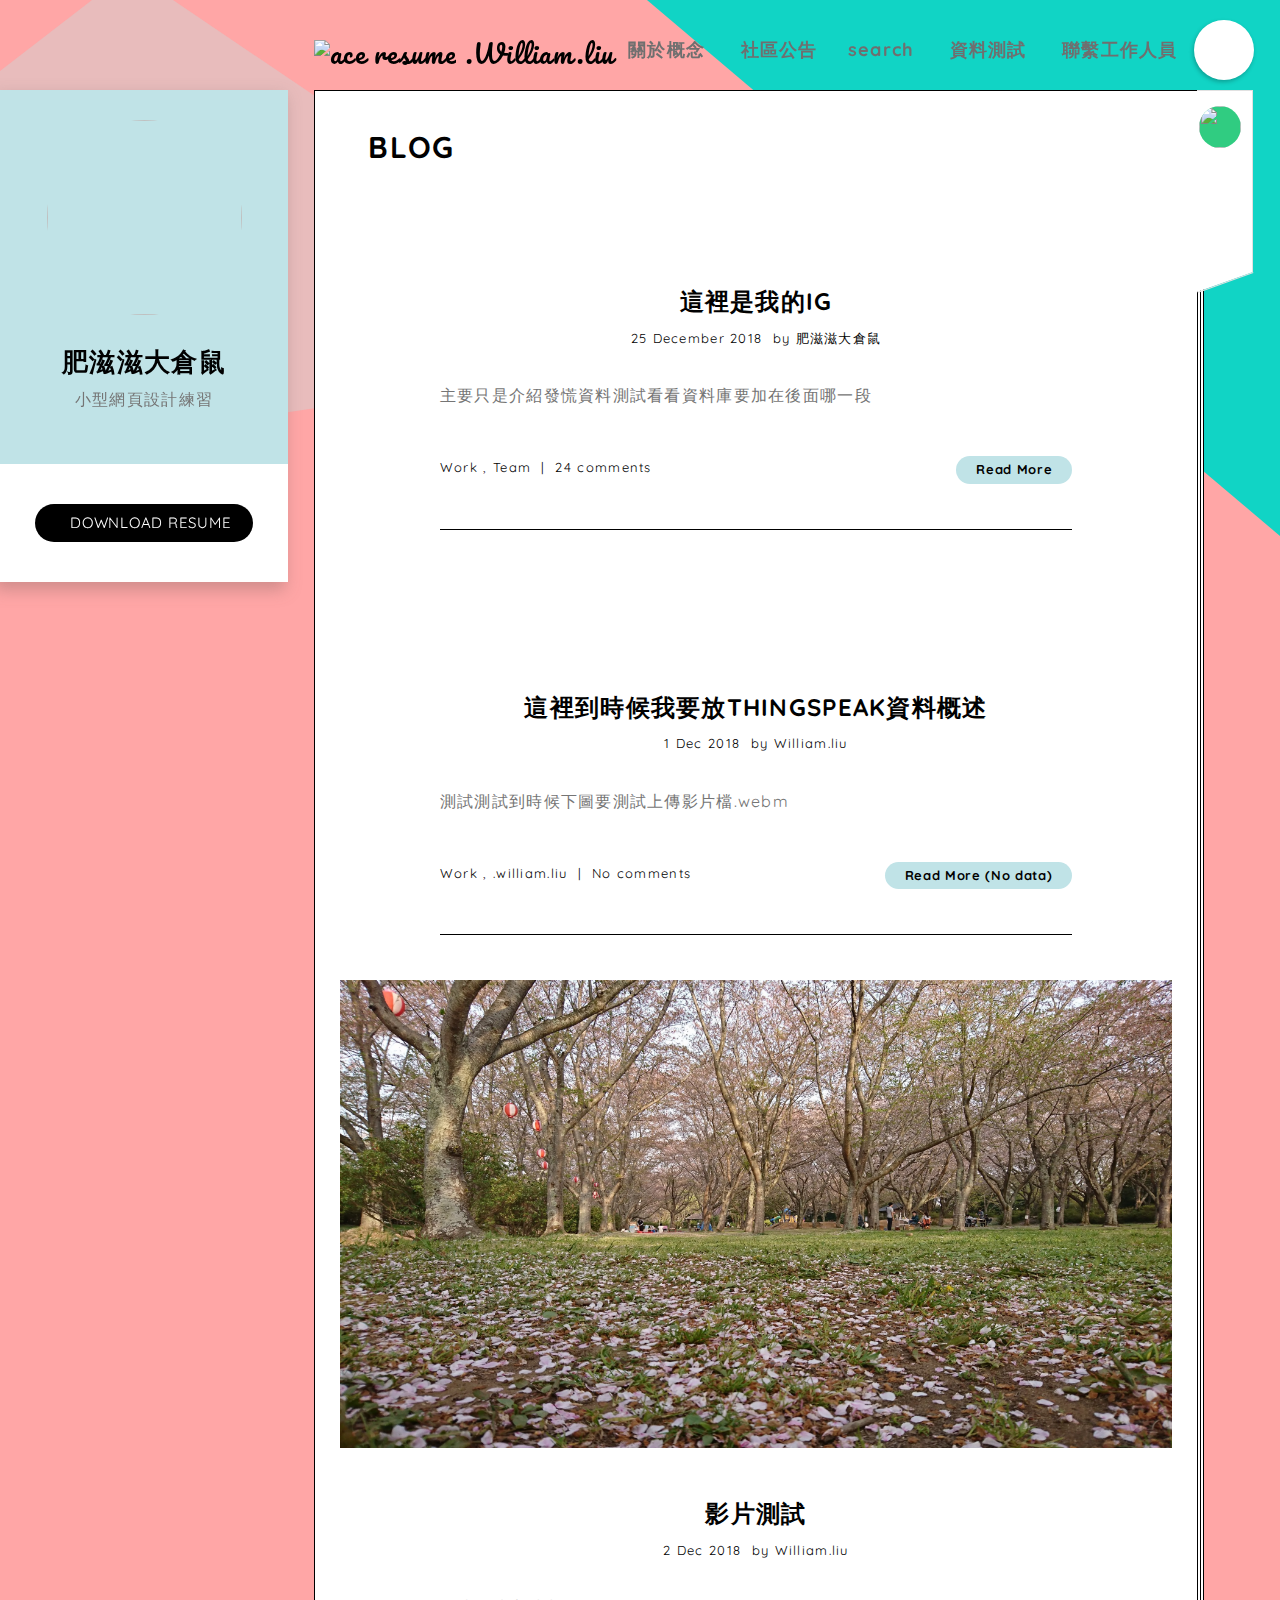
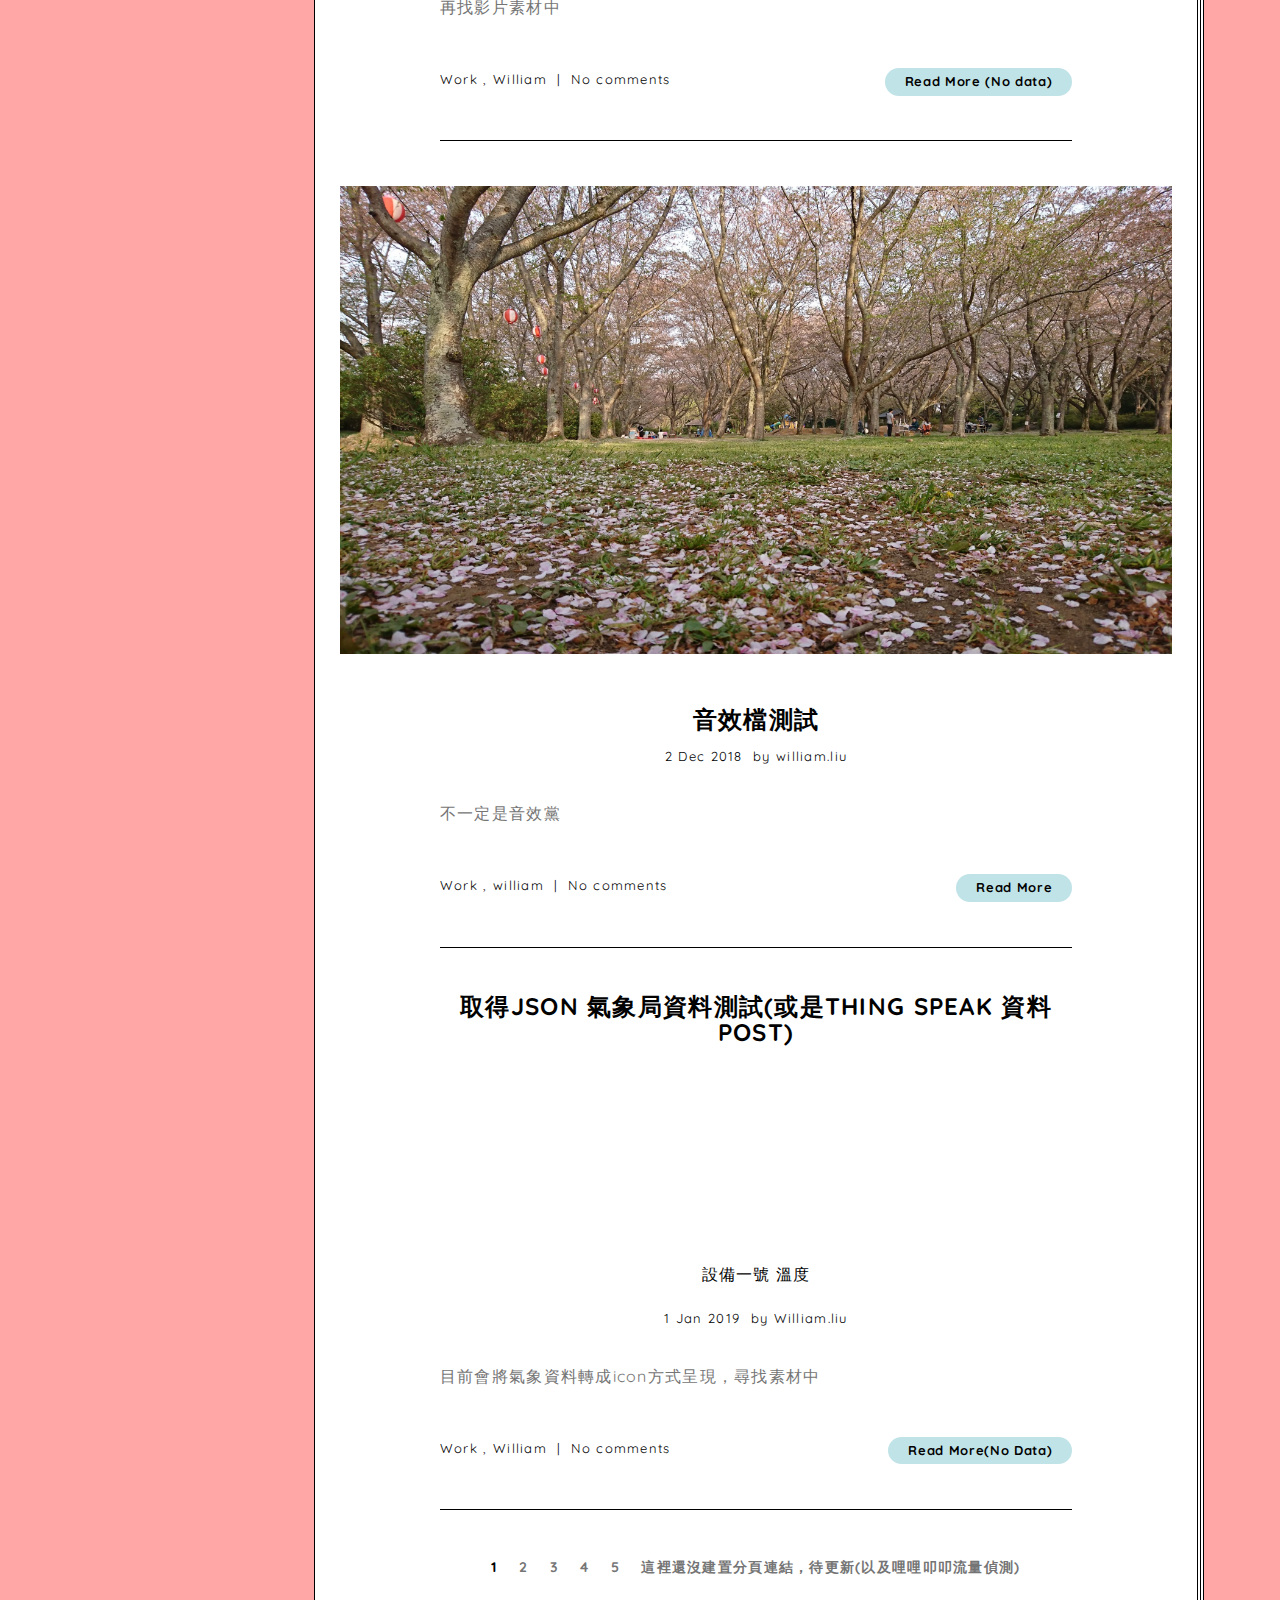
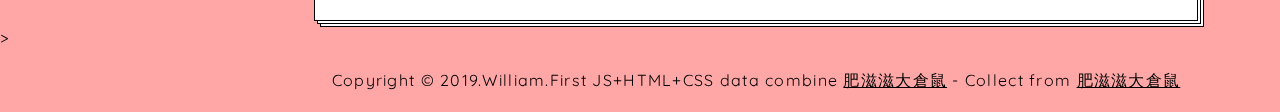
==== category.html @ 4603e198 "delete No use html" ====
﻿<!DOCTYPE html>
<html lang="en" class="ace ace-card-on ace-tab-nav-on ace-main-nav-on ace-sidebar-on" data-theme-color="#11d4c5">
<head>
    <meta charset="utf-8">
    <meta http-equiv="X-UA-Compatible" content="IE=edge">
    <meta name="viewport" content="width=device-width, initial-scale=1">

    <title>社區公告系統</title>
    <meta name="description" content="">

    <link rel="apple-touch-icon" href="apple-touch-icon.png">
    <link rel="shortcut icon" href="favicon.ico">

    <!-- Google Fonts -->
    <link href="https://fonts.googleapis.com/css?family=Quicksand:400,700" rel="stylesheet">
    <link href="https://fonts.googleapis.com/css?family=Pacifico" rel="stylesheet">

    <!-- Icon Fonts -->
    <link href="fonts/icomoon/style.css" rel="stylesheet">

    <!-- Styles -->
    <link href="js/plugins/highlight/solarized-light.css" rel="stylesheet">
    <link href="style.css" rel="stylesheet">

    <!-- Modernizer -->
    <script type="text/javascript" src="js/vendor/modernizr-3.3.1.min.js"></script>
  </head>
  <body class="category">
     <div class="ace-wrapper">
         <header id="ace-header" class="ace-container-shift ace-logo-in ace-head-boxed ace-nav-right">
             <div class="ace-head-inner">
                 <div class="ace-head-container ace-container">
                     <div class="ace-head-row">
                         <div id="ace-head-col1" class="ace-head-col text-left">
                             <a id="ace-logo" class="ace-logo" href="index.html">
                                <img src="img/uploads/brand/logo.svg" alt="ace resume"><span>.William.liu</span>
                             </a>
                         </div>
                         
                         <div id="ace-head-col2" class="ace-head-col text-right">
                             <div class="ace-nav-container ace-container hidden-sm hidden-xs">
                                 <nav id="ace-main-nav">
                                    <ul class="clear-list">
										<li><a href="index.html">關於概念</a></li>
										<li><a href="portfolio.html">社區公告</a>
										 <!--	<li><a href="testimonials.html">references</a></li>-->
										<li><a href="search.html">search</a></li>
										<li><a href="category.html">資料測試</a></li>
										<li><a href="contact.html">聯繫工作人員</a></li>
									</ul>
                                 </nav>
                             </div>
                         </div>
                         
                         <div id="ace-head-col3" class="ace-head-col text-right">
                             <button id="ace-sidebar-btn" class="btn btn-icon btn-light btn-shade">
                                 <span class="ace-icon ace-icon-side-bar-icon"></span>
                             </button>
                         </div>
                     </div>
                 </div><!-- .ace-container -->
             </div><!-- .ace-head-inner -->
        </header><!-- #ace-header -->

        
        <nav id="ace-nav-sm" class="ace-nav hidden-lg hidden-md">
            <ul class="clear-list">
				<li>
					<a href="index.html" data-tooltip="Home"><img class="avatar avatar-42" src="img/uploads/avatar/Ather_Mikey_195.png" alt=""></a>
				</li>
				<!--<li>
					<a href="experience.html" data-tooltip="Experience"><span class="ace-icon ace-icon-experience"></span></a>
				</li>-->
				<li>
					<a href="portfolio.html" data-tooltip="Portfolio"><span class="ace-icon ace-icon-portfolio"></span></a>
				</li>
				<!--<li>
					<a href="testimonials.html" data-tooltip="References"><span class="ace-icon ace-icon-references"></span></a>
				</li>-->
				<li>
					<a href="contact.html" data-tooltip="聯繫工作人員"><span class="ace-icon ace-icon-contact"></span></a>
				</li>
				<li class="active">
					<a href="category.html" data-tooltip="Blog"><span class="ace-icon ace-icon-blog"></span></a>
				</li>
			</ul>
        </nav><!-- #ace-tab-nav-sm -->

        <article id="ace-card" class="ace-card bg-primary">
			<div class="ace-card-inner text-center">
				<img class="avatar avatar-195" src="img/uploads/avatar/Ather_Mikey_195.png" width="195" height="195" alt="">
				<h1>肥滋滋大倉鼠</h1>
				<p class="text-muted">小型網頁設計練習</p>
				<ul class="ace-social clear-list">
                <li><a href="https://facebook.com"><span class="ace-icon ace-icon-facebook"></span></a></li>
                <li><a href="https://twitter.com/"><span class="ace-icon ace-icon-twitter"></span></a></li>
                <li><a href="https://plus.google.com/discover"><span class="ace-icon ace-icon-google-plus"></span></a></li>
                <li><a href="https://www.instagram.com/hamsterfat123/" ><span class="ace-icon ace-icon-instagram"></span></a></li>
               <!-- <li><a><span class="ace-icon ace-icon-pinterest"></span></a></li>-->
				</ul>
			</div>

			<footer class="ace-card-footer">
				<a class="btn btn-lg btn-block btn-thin btn-upper " href="#">Download Resume</a>
			</footer>
		</article><!-- #ace-card -->

        <div id="ace-content" class="ace-container-shift">
            <div class="ace-container">

                
                    <div id="ace-nav-wrap" class="hidden-sm hidden-xs">
                        <div class="ace-nav-cont">
                            <div id="ace-nav-scroll">
                                <nav id="ace-nav" class="ace-nav">
                                    <ul class="clear-list">
										<li>
											<a href="index.html" data-tooltip="Home"><img class="avatar avatar-42" src="img/uploads/avatar/Ather_Mikey_195.png" alt=""></a>
										</li>
				<!--<li>
					<a href="experience.html" data-tooltip="Experience"><span class="ace-icon ace-icon-experience"></span></a>
				</li>-->
										<li>
											<a href="portfolio.html" data-tooltip="Portfolio"><span class="ace-icon ace-icon-portfolio"></span></a>
										</li>
										<!--<li>
											<a href="testimonials.html" data-tooltip="References"><span class="ace-icon ace-icon-references"></span></a>
										</li>-->
										<li>
											<a href="contact.html" data-tooltip="聯繫工作人員"><span class="ace-icon ace-icon-contact"></span></a>
										</li>
										<li class="active">
											<a href="category.html" data-tooltip="Blog"><span class="ace-icon ace-icon-blog"></span></a>
										</li>
									</ul>
                                </nav>
                            </div>

                            <div id="ace-nav-tools" class="hidden">
                                <span class="ace-icon ace-icon-dots-three-horizontal"></span>

                                <button id="ace-nav-arrow" class="clear-btn">
                                    <span class="ace-icon ace-icon-chevron-thin-down"></span>
                                </button>
                            </div>
                        </div>
                        <div class="ace-nav-btm"></div>
                    </div><!-- .ace-nav-wrap -->

                <div class="ace-paper-stock">
                    <main class="ace-paper clearfix">

                        <div class="ace-paper-cont clear-mrg">
						
						<!-- START: PAGE CONTENT -->
						<header class="page-header padd-box">
							<h1 class="title-lg text-upper">Blog</h1>
						</header>

						<article class="post hentry">
							<div class="post-media">
								<a href="single-image.html" rel="bookmark">
									<figure class="post-figure">
										<img src="img/uploads/post_myimage.png" alt="">
									</figure>
								</a>
							</div>

							<div class="padd-box-sm">
								<header class="post-header text-center">
									<h2 class="post-title entry-title text-upper"><a rel="bookmark" href="https://www.instagram.com/hamsterfat123/">這裡是我的IG</a></h2>

									<div class="post-header-info">
										<span class="posted-on"><span class="screen-reader-text">Posted on </span><a
												href="#" rel="bookmark">												
												<time class="post-date published" datetime="2016-07-04T11:33:08+00:00">25 December 2018</time>
												<time class="post-date updated" datetime="2016-12-08T14:45:55+00:00">8 December 2016</time>
											</a></span>
										&nbsp;<span class="post-author vcard">by <a class="url fn n" href="#" rel="author">肥滋滋大倉鼠</a></span>
									</div>
								</header>

								<div class="post-content entry-content editor clearfix clear-mrg">
									<p>主要只是介紹發慌資料測試看看資料庫要加在後面哪一段</p>
								</div>

								<footer class="post-footer">
									<div class="post-footer-top brd-btm clearfix">
										<div class="post-footer-info">
												<span class="post-cat-links"><span class="screen-reader-text">Categories</span><a
														href="#" rel="category tag">Work</a>&nbsp;,&nbsp;<a
														href="#" rel="category tag">Team</a>
												</span><span class="post-line">|</span><a
												href="" class="post-comments-count">24 comments</a>
										</div>

										<div class="post-more">
											<a class="btn btn-sm btn-primary" href="single-image.html" rel="bookmark">Read More</a>
										</div>
									</div>
								</footer>
							</div>
						</article><!-- .post -->

						<article class="post hentry">
							<div class="post-media">
								<div class="post-slider slider">
									<div>
										<a href="single-slider.html" rel="bookmark">
											<img src="img/uploads/post-thingspeak.png" alt="">
										</a>
									</div>
									<div>
										<a href="single-slider.html" rel="bookmark">
											<img src="img/uploads/blog-slider-img.png" alt="">
										</a>
									</div>
									<div>
										<a href="single-slider.html" rel="bookmark">
											<img src="img/uploads/thingspeag01.png" alt="">
										</a>
									</div>
								</div>
							</div>

							<div class="padd-box-sm">
								<header class="post-header text-center">
									<h2 class="post-title entry-title text-upper"><a rel="bookmark" href="single-slider.html">這裡到時候我要放ThingSpeak資料概述<a></h2>

									<div class="post-header-info">
										<span class="posted-on"><span class="screen-reader-text">Posted on </span><a
												href="#" rel="bookmark">
												<time class="post-date published" datetime="2016-07-04T11:33:08+00:00">1 Dec 2018</time>
												<time class="post-date updated" datetime="2016-12-08T14:45:55+00:00">1 Dec 2018</time>
											</a></span>
										&nbsp;<span class="post-author vcard">by <a class="url fn n" href="#" rel="author">William.liu</a></span>
									</div>
								</header>

								<div class="post-content entry-content editor clearfix clear-mrg">
									<p>測試測試到時候下圖要測試上傳影片檔.webm</p>
								</div>

								<footer class="post-footer">
									<div class="post-footer-top brd-btm clearfix">
										<div class="post-footer-info">
												<span class="post-cat-links"><span class="screen-reader-text">Categories</span><a
														href="#" rel="category tag">Work</a>&nbsp;,&nbsp;<a
														href="#" rel="category tag">.william.liu</a>
												</span><span class="post-line">|</span><a
												href="" class="post-comments-count">No comments</a>
										</div>

										<div class="post-more">
											<a class="btn btn-sm btn-primary" href="single-slider.html" rel="bookmark">Read More (No data)</a>
										</div>
									</div>
								</footer>
							</div>
						</article><!-- .post -->

						<article class="post hentry">
							<div class="post-media">
								<a href="single-video.html" rel="bookmark">
									<figure class="post-figure">
										<img src="img/uploads/20181202img.jpg" alt="">
									</figure>
									<span class="post-play"><i class="ace-icon ace-icon-play"></i></span>
								</a>
							</div>

							<div class="padd-box-sm">
								<header class="post-header text-center">
									<h2 class="post-title entry-title text-upper"><a rel="bookmark" href="single-video.html">影片測試</a></h2>

									<div class="post-header-info">
										<span class="posted-on"><span class="screen-reader-text">Posted on </span><a
												href="#" rel="bookmark">
												<time class="post-date published" datetime="2016-07-04T11:33:08+00:00">2 Dec 2018</time>
												<time class="post-date updated" datetime="2016-12-08T14:45:55+00:00">2 Dec 2018</time>
											</a></span>
										&nbsp;<span class="post-author vcard">by <a class="url fn n" href="#" rel="author">William.liu</a></span>
									</div>
								</header>

								<div class="post-content entry-content editor clearfix clear-mrg">
									<p>再找影片素材中</p>
								</div>

								<footer class="post-footer">
									<div class="post-footer-top brd-btm clearfix">
										<div class="post-footer-info">
												<span class="post-cat-links"><span class="screen-reader-text">Categories</span><a
														href="#" rel="category tag">Work</a>&nbsp;,&nbsp;<a
														href="#" rel="category tag">William</a>
												</span><span class="post-line">|</span><a
												href="" class="post-comments-count">No comments</a>
										</div>

										<div class="post-more">
											<a class="btn btn-sm btn-primary" href="single-video.html" rel="bookmark">Read More (No data)</a>
										</div>
									</div>
								</footer>
							</div>
						</article><!-- .post -->

						<article class="post hentry">
							<div class="post-media">
								<a href="single-audio.html" rel="bookmark">
									<figure class="post-figure">
										<img src="img/uploads/20181202img.jpg" alt="">
									</figure>
									<span class="post-voice"><i class="ace-icon ace-icon-volume-up"></i></span>
								</a>
							</div>

							<div class="padd-box-sm">
								<header class="post-header text-center">
									<h2 class="post-title entry-title text-upper"><a rel="bookmark" href="single-audio.html">音效檔測試</a></h2>

									<div class="post-header-info">
									<span class="posted-on"><span class="screen-reader-text">Posted on </span><a
											href="#" rel="bookmark">
											<time class="post-date published" datetime="2016-07-04T11:33:08+00:00">2 Dec 2018</time>
											<time class="post-date updated" datetime="2016-12-08T14:45:55+00:00">2 December 2018</time>
										</a></span>
										&nbsp;<span class="post-author vcard">by <a class="url fn n" href="#" rel="author">william.liu</a></span>
									</div>
								</header>

								<div class="post-content entry-content editor clearfix clear-mrg">
									<p>不一定是音效黨</p>
								</div>

								<footer class="post-footer">
									<div class="post-footer-top brd-btm clearfix">
										<div class="post-footer-info">
													<span class="post-cat-links"><span class="screen-reader-text">Categories</span><a
															href="#" rel="category tag">Work</a>&nbsp;,&nbsp;<a
															href="#" rel="category tag">william</a>
													</span><span class="post-line">|</span><a
												href="" class="post-comments-count">No comments</a>
										</div>

										<div class="post-more">
											<a class="btn btn-sm btn-primary" href="single-audio.html" rel="bookmark">Read More</a>
										</div>
									</div>
								</footer>
							</div>
						</article><!-- .post -->

					<!--	<article class="post hentry">
							<div class="post-media">
								<a href="single-vimeo.html" rel="bookmark">
									<figure class="post-figure">
										<img src="img/uploads/blog-video-img.png" alt="">
									</figure>
									<span class="post-play"><i class="ace-icon ace-icon-play"></i></span>
								</a>
							</div>

							<div class="padd-box-sm">
								<header class="post-header text-center">
									<h2 class="post-title entry-title text-upper"><a href="single-vimeo.html" rel="bookmark">Post With Vimeo Video</a></h2>

									<div class="post-header-info">
										<span class="posted-on"><span class="screen-reader-text">Posted on </span><a
												href="#" rel="bookmark">
												<time class="post-date published" datetime="2016-07-04T11:33:08+00:00">4 July 2016</time>
												<time class="post-date updated" datetime="2016-12-08T14:45:55+00:00">8 December 2016</time>
											</a></span>
										&nbsp;<span class="post-author vcard">by <a class="url fn n" href="#" rel="author">Author</a></span>
									</div>
								</header>

								<div class="post-content entry-content editor clearfix clear-mrg">
									<p>Your brand is the core of your marketing, the central theme around your products and services.
										Your brand is not your Logo or your Company Name unless of course you are Microsoft or the
										Yellow Pages online directory.</p>
								</div>

								<footer class="post-footer">
									<div class="post-footer-top brd-btm clearfix">
										<div class="post-footer-info">
														<span class="post-cat-links"><span class="screen-reader-text">Categories</span><a
																href="#" rel="category tag">Work</a>&nbsp;,&nbsp;<a
																href="#" rel="category tag">Team</a>
														</span><span class="post-line">|</span><a
												href="" class="post-comments-count">24 comments</a>
										</div>

										<div class="post-more">
											<a class="btn btn-sm btn-primary" href="single-vimeo.html" rel="bookmark">Read More</a>
										</div>
									</div>
								</footer>
							</div>
						</article><!-- .post -->

						<!--<article class="post hentry">
							<div class="post-media">
								<a href="single-youtube.html" rel="bookmark">
									<figure class="post-figure">
										<img src="img/uploads/blog-video-img.png" alt="">
									</figure>
									<span class="post-play"><i class="ace-icon ace-icon-play"></i></span>
								</a>
							</div>

							<div class="padd-box-sm">
								<header class="post-header text-center">
									<h2 class="post-title entry-title text-upper"><a rel="bookmark" href="single-youtube.html">Post With Youtube Video</a></h2>

									<div class="post-header-info">
										<span class="posted-on"><span class="screen-reader-text">Posted on </span><a
												href="#" rel="bookmark">
												<time class="post-date published" datetime="2016-07-04T11:33:08+00:00">4 July 2016</time>
												<time class="post-date updated" datetime="2016-12-08T14:45:55+00:00">8 December 2016</time>
											</a></span>
										&nbsp;<span class="post-author vcard">by <a class="url fn n" href="#" rel="author">Author</a></span>
									</div>
								</header>

								<div class="post-content entry-content editor clearfix clear-mrg">
									<p>Your brand is the core of your marketing, the central theme around your products and services.
										Your brand is not your Logo or your Company Name unless of course you are Microsoft or the
										Yellow Pages online directory.</p>
								</div>

								<footer class="post-footer">
									<div class="post-footer-top brd-btm clearfix">
										<div class="post-footer-info">
															<span class="post-cat-links"><span class="screen-reader-text">Categories</span><a
																	href="#" rel="category tag">Work</a>&nbsp;,&nbsp;<a
																	href="#" rel="category tag">Team</a>
															</span><span class="post-line">|</span><a
												href="" class="post-comments-count">24 comments</a>
										</div>

										<div class="post-more">
											<a class="btn btn-sm btn-primary" href="single-youtube.html" rel="bookmark">Read More</a>
										</div>
									</div>
								</footer>
							</div>
						</article><!-- .post -->

					<!--	<article class="post hentry">
							<div class="post-media">
								<a href="single-dailymotion.html" rel="bookmark">
									<figure class="post-figure">
										<img src="img/uploads/blog-video-img.png" alt="">
									</figure>
									<span class="post-play"><i class="ace-icon ace-icon-play"></i></span>
								</a>
							</div>

							<div class="padd-box-sm">
								<header class="post-header text-center">
									<h2 class="post-title entry-title text-upper"><a rel="bookmark" href="single-dailymotion.html">Post With Dailymotion Video</a></h2>

									<div class="post-header-info">
										<span class="posted-on"><span class="screen-reader-text">Posted on </span><a
												href="#" rel="bookmark">
												<time class="post-date published" datetime="2016-07-04T11:33:08+00:00">4 July 2016</time>
												<time class="post-date updated" datetime="2016-12-08T14:45:55+00:00">8 December 2016</time>
											</a></span>
										&nbsp;<span class="post-author vcard">by <a class="url fn n" href="#" rel="author">Author</a></span>
									</div>
								</header>

								<div class="post-content entry-content editor clearfix clear-mrg">
									<p>Your brand is the core of your marketing, the central theme around your products and services.
										Your brand is not your Logo or your Company Name unless of course you are Microsoft or the
										Yellow Pages online directory.</p>
								</div>

								<footer class="post-footer">
									<div class="post-footer-top brd-btm clearfix">
										<div class="post-footer-info">
																<span class="post-cat-links"><span class="screen-reader-text">Categories</span><a
																		href="#" rel="category tag">Work</a>&nbsp;,&nbsp;<a
																		href="#" rel="category tag">Team</a>
																</span><span class="post-line">|</span><a
												href="" class="post-comments-count">24 comments</a>
										</div>

										<div class="post-more">
											<a class="btn btn-sm btn-primary" href="single-dailymotion.html" rel="bookmark">Read More</a>
										</div>
									</div>
								</footer>
							</div>
						</article><!-- .post -->

						<!--<article class="post hentry">
							<div class="post-media">
								<a href="single-soundcloud.html" rel="bookmark">
									<figure class="post-figure">
										<img src="img/uploads/blog-video-img.png" alt="">
									</figure>
									<span class="post-voice"><i class="ace-icon ace-icon-volume-up"></i></span>
								</a>
							</div>

							<div class="padd-box-sm">
								<header class="post-header text-center">
									<h2 class="post-title entry-title text-upper"><a rel="bookmark" href="single-soundcloud.html">Post With Soundcloud Video</a></h2>

									<div class="post-header-info">
										<span class="posted-on"><span class="screen-reader-text">Posted on </span><a
												href="#" rel="bookmark">
												<time class="post-date published" datetime="2016-07-04T11:33:08+00:00">4 July 2016</time>
												<time class="post-date updated" datetime="2016-12-08T14:45:55+00:00">8 December 2016</time>
											</a></span>
										&nbsp;<span class="post-author vcard">by <a class="url fn n" href="#" rel="author">Author</a></span>
									</div>
								</header>

								<div class="post-content entry-content editor clearfix clear-mrg">
									<p>Your brand is the core of your marketing, the central theme around your products and services.
										Your brand is not your Logo or your Company Name unless of course you are Microsoft or the
										Yellow Pages online directory.</p>
								</div>

								<footer class="post-footer">
									<div class="post-footer-top brd-btm clearfix">
										<div class="post-footer-info">
																	<span class="post-cat-links"><span class="screen-reader-text">Categories</span><a
																			href="#" rel="category tag">Work</a>&nbsp;,&nbsp;<a
																			href="#" rel="category tag">Team</a>
																	</span><span class="post-line">|</span><a
												href="" class="post-comments-count">24 comments</a>
										</div>

										<div class="post-more">
											<a class="btn btn-sm btn-primary" href="single-soundcloud.html" rel="bookmark">Read More</a>
										</div>
									</div>
								</footer>
							</div>
						</article><!-- .post -->

						<article class="post hentry">
							<div class="padd-box-sm">
								<header class="post-header text-center">
									<h2 class="post-title entry-title text-upper"><a rel="bookmark" href="single.html">取得JSON 氣象局資料測試(或是Thing Speak 資料 Post)</a></h2>
                                   <iframe src="https://thingspeak.com/channels/455160/charts/1?bgcolor=%23ffffff&color=%23d62020&dynamic=true&results=500&type=line" width="500" height="200" frameborder="0" scrolling="no"></iframe>
									<p>設備一號 溫度</p>
									<div class="post-header-info">
										<span class="posted-on"><span class="screen-reader-text">Posted on </span><a
												href="#" rel="bookmark">
												<time class="post-date published" datetime="2016-07-04T11:33:08+00:00">1 Jan 2019</time>
												<time class="post-date updated" datetime="2016-12-08T14:45:55+00:00">1 Jan 2019</time>
											</a></span>
										&nbsp;<span class="post-author vcard">by <a class="url fn n" href="#" rel="author">William.liu</a></span>
									</div>
								</header>

								<div class="post-content entry-content editor clearfix clear-mrg">
									<p>目前會將氣象資料轉成icon方式呈現，尋找素材中</p>
								</div>

								<footer class="post-footer">
									<div class="post-footer-top brd-btm clearfix">
										<div class="post-footer-info">
														<span class="post-cat-links"><span class="screen-reader-text">Categories</span><a
																href="#" rel="category tag">Work</a>&nbsp;,&nbsp;<a
																href="#" rel="category tag">William</a>
														</span><span class="post-line">|</span><a
												href="" class="post-comments-count">No comments</a>
										</div>

										<div class="post-more">
											<a class="btn btn-sm btn-primary" href="single.html" rel="bookmark">Read More(No Data)</a>
										</div>
									</div>
								</footer>
							</div>
						</article><!-- .post -->

						<div class="pagination">
							<a class="next page-numbers" href=""><i class="ace-icon ace-icon-chevron-left"></i></a>
							<span class="page-numbers current">1</span>
							<a class="page-numbers" href="">2</a>
							<a class="page-numbers" href="">3</a>
							<a class="page-numbers" href="">4</a>
							<a class="page-numbers" href="">5</a>
							<a class="page-numbers" href="">這裡還沒建置分頁連結，待更新(以及哩哩叩叩流量偵測)</a>
							<a class="next page-numbers" href=""><i class="ace-icon ace-icon-chevron-right"></i></a>
						</div><!-- .pagination -->

						<!-- END: PAGE CONTENT -->
						
                </div><!-- .ace-paper-cont -->
            </main><!-- .ace-paper -->
        </div><!-- .ace-paper-stock -->

        </div><!-- .ace-container -->
    </div><!-- #ace-content -->

    <div id="ace-sidebar">
		<button id="ace-sidebar-close" class="btn btn-icon btn-light btn-shade">
			<span class="ace-icon ace-icon-close"></span>
		</button>

		<div id="ace-sidebar-inner">
			<nav id="ace-main-nav-sm" class="visible-xs visible-sm text-center">
				<ul class="clear-list">
					<li><a href="index.html">關於概念</a></li>
					<li><a href="portfolio.html">社區公告</a>
					 <!--	<li><a href="testimonials.html">references</a></li>-->
					<li class="has-sub-menu"><a href="#">頁面</a>
						<ul class="sub-menu">
			                <!--<li><a href="typography.html">404</a></li>-->
							<!--<li><a href="components.html">404</a></li>-->
							<li><a href="search.html">search</a></li>
							<li><a href="404.html">404</a></li>
						</ul>
					</li>
					<li class="has-sub-menu"><a href="category.html">blog</a>
					<!--	<ul class="sub-menu">
							<li><a href="single.html">single</a></li>
							<li><a href="single-image.html">single image</a></li>
							<li><a href="single-slider.html">single slider</a></li>
							<li><a href="single-youtube.html">single youtube</a></li>
							<li><a href="single-vimeo.html">single vimeo</a></li>
							<li><a href="single-dailymotion.html">single dailymotion</a></li>
							<li><a href="single-soundcloud.html">single soundcloud</a></li>
							<li><a href="single-video.html">single video</a></li>
							<li><a href="single-audio.html">single audio</a></li>
						</ul>-->
					</li>
					<li><a href="contact.html">contact</a></li>
				</ul>
			</nav><!-- #ace-main-nav-sm -->

			<article class="ace-card bg-primary">
				<div class="ace-card-inner text-center">
					<img class="avatar avatar-195" src="img/uploads/avatar/Ather_Mikey_195.png" width="195" height="195" alt="">
					<h1>肥滋滋大倉鼠</h1>
					<p class="text-muted">小型網頁設計練習</p>
					<ul class="ace-social clear-list">
                <li><a href="https://facebook.com"><span class="ace-icon ace-icon-facebook"></span></a></li>
                <li><a href="https://twitter.com/"><span class="ace-icon ace-icon-twitter"></span></a></li>
                <li><a href="https://plus.google.com/discover"><span class="ace-icon ace-icon-google-plus"></span></a></li>
                <li><a href="https://www.instagram.com/hamsterfat123/" ><span class="ace-icon ace-icon-instagram"></span></a></li>
               <!-- <li><a><span class="ace-icon ace-icon-pinterest"></span></a></li>-->
					</ul>
				</div>				
			</article><!-- #ace-card -->

			<aside class="widget-area">
				<section class="widget widget_search">
					<form role="search" method="get" class="search-form" action="#">
						<label>
							<span class="screen-reader-text">Search for:</span>
							<input type="search" class="search-field" placeholder="Search" value="" name="s">
						</label>
						<button type="submit" class="search-submit">
							<span class="screen-reader-text">Search</span>
							<span class="ace-icon ace-icon-search"></span>
						</button>
					</form>
				</section>

				<section class="widget widget_posts_entries">
					<h2 class="widget-title">重要公告</h2>
					<ul>
						<!--<li>
							<a class="post-image" href="">
								<img src="http://noemi.px-lab.com/wp-content/uploads/2016/05/tttt-70x70.png" alt="">
							</a>
							<div class="post-content">
								<h3>
									<a href="">contextual advertising</a>
								</h3>
							</div>
							<div class="post-category-comment">
								<a href="" class="post-category">Work</a>
								<a href="" class="post-comments">256 comments</a>
							</div>
						</li>-->

						<li>
							<a class="post-image" href="">
								<img src="http://noemi.px-lab.com/wp-content/uploads/2016/05/IMG_8945-1-70x70.jpg" alt="">
							</a>
							<div class="post-content">
								<h3>
									<a href="">設計中</a>
								</h3>
							</div>
							<div class="post-category-comment">
								<a href="" class="post-category">測試測試</a>
								<a href="" class="post-comments">測試測試</a>
							</div>
						</li>

						<li>
							<a class="post-image" href="">
								<img src="http://noemi.px-lab.com/wp-content/uploads/2016/05/15-70x70.png" alt="">
							</a>
							<div class="post-content">
								<h3><a href=""></a>設計中</h3>
							</div>
							<div class="post-category-comment">
								<a href="" class="post-category">測試測試</a>
								<a href="" class="post-comments">測試測試</a>
							</div>
						</li>
					</ul>
				</section>

				<section id="tag_cloud-2" class="widget widget_tag_cloud">
					<h2 class="widget-title">Tags</h2>
					<div class="tagcloud">
						<a href="#tag/audios/" class="tag-link-5 tag-link-position-1" title="1 topic" style="font-size: 1em;">Audios</a>
						<a href="" class="tag-link-7 tag-link-position-2" title="1 topic" style="font-size: 1em;">Freelance</a></div>
				</section>

				<section id="recent-posts-3" class="widget widget_recent_entries">
					<h4 class="widget-title">最新公告</h4>
					<ul>
						<li>
							<a href="">設計中</a>
							<div class="post-category-comment">
								<a href="" class="post-category">測試測試</a>
								<a href="" class="post-comments">測試測試</a>
							</div>
						</li>
						<li>
							<a href="">設計中</a>
							<div class="post-category-comment">
								<a href="" class="post-category">測試測試</a>
								<a href="" class="post-comments">測試測試</a>
							</div>
						</li>
						<li>
							<a href="">設計中</a>
							<div class="post-category-comment">
								<a href="" class="post-category">測試測試</a>
								<a href="" class="post-comments">測試測試</a>
							</div>
						</li>
					</ul>
				</section>

				<section class="widget widget_categories">
					<h4 class="widget-title">設計中</h4>
					<ul>
						<li class="cat-item"><a href="">測試測試</a>0</li>
						<li class="cat-item"><a href="">測試測試</a>0</li>
						<li class="cat-item"><a href="">測試測試</a>0</li>
						<li class="cat-item"><a href="">測試測試</a>0</li>
						<li class="cat-item"><a href="">測試測試</a>0</li>
						<li class="cat-item"><a href="">測試測試</a>0</li>
					</ul>
				</section>
			</aside>

		</div><!-- #ace-sidebar-inner -->
	</div><!-- #ace-sidebar -->>

    <footer id="ace-footer" class="ace-container-shift">
        <div class="ace-container">
            <div class="ace-footer-cont clear-mrg">
                <p class="text-center">Copyright &copy; 2019.William.First JS+HTML+CSS data combine <a href="https://www.google.com.tw/" target="_blank" title="肥滋滋大倉鼠">肥滋滋大倉鼠</a> - Collect from <a href="https://www.google.com.tw/" title="肥滋滋大倉鼠" target="_blank">肥滋滋大倉鼠</a></p>
            </div>
        </div><!-- .ace-container -->
    </footer><!-- #ace-footer -->

    <!-- Triangle Shapes -->
    <svg id="ace-bg-shape-1" class="hidden-sm hidden-xs" height="519" width="758">
        <polygon points="0,455,693,352,173,0,92,0,0,71" style="fill:#d2d2d2;stroke:purple;stroke-width:0; opacity: 0.5">
    </svg>

    <svg id="ace-bg-shape-2" class="hidden-sm hidden-xs" height="536" width="633">
        <polygon points="0,0,633,0,633,536" style="fill:#11d4c5;stroke:purple;stroke-width:0" />
    </svg>
</div><!-- .ace-wrapper -->

<!-- Scripts -->
<script type="text/javascript" src="js/vendor/jquery-1.12.4.min.js"></script>


<!---<script type="text/javascript" src="http://ditu.google.cn/maps/api/js?key=AIzaSyDiwY_5J2Bkv2UgSeJa4NOKl6WUezSS9XA"></script>--->
<script type="text/javascript" src="js/plugins/highlight/highlight.pack.js"></script>
<script type="text/javascript" src="js/plugins/jquery.mCustomScrollbar.min.js"></script>
<script type="text/javascript" src="js/plugins/isotope.pkgd.min.js"></script>
<script type="text/javascript" src="js/plugins/progressbar.min.js"></script>
<script type="text/javascript" src="js/plugins/slick.min.js"></script>

<script type="text/javascript" src="js/options.js"></script>
<script type="text/javascript" src="js/main.js"></script>
</body>
</html>
---- style.css ----
/**
 * General Styles
 */
html {
    -webkit-font-smoothing: antialiased;
    -webkit-text-size-adjust: 100%;
    -ms-text-size-adjust: 100%;
}

body {
    font-size: 16px;
    line-height: 1.4em;
    letter-spacing: 0.08em;
    padding: 0;
    margin: 0;
}

article,
aside,
details,
figcaption,
figure,
footer,
header,
hgroup,
main,
menu,
nav,
section,
summary {
    display: block;
}

a,
input,
button,
select,
textarea {
    -webkit-tap-highlight-color: transparent;
}

*,
*:before,
*:after {
    box-sizing: border-box;
}

:focus {
    outline: none;
}

::-moz-focus-inner {
    border: 0;
}

::-moz-selection {
    text-shadow: none;
}

::selection {
    text-shadow: none;
}

[hidden],
template {
    display: none;
}

/* Links */
a {
    color: inherit;
    cursor: pointer;
    text-decoration: underline;
    background-color: transparent;
    overflow-wrap: break-word;
    word-wrap: break-word;
    -ms-word-break: break-all;
    word-break: break-word;
    -ms-hyphens: auto;
    -webkit-hyphens: auto;
    hyphens: auto;
    transition: all 0.2s ease-out;
}

a:hover {
    text-decoration: none;
}

/*  Typography */
h1, .h1, h2, .h2, h3, .h3, h4, .h4, h5, .h5, h6, .h6 {
    font-weight: 700;
    line-height: 1.1;
    margin-bottom: 22px;
}

h1:first-child, .h1:first-child, h2:first-child, .h2:first-child, h3:first-child, .h3:first-child, h4:first-child, .h4:first-child, h5:first-child, .h5:first-child, h6:first-child, .h6:first-child {
    margin-top: 0;
}

h1 a, .h1 a, h2 a, .h2 a, h3 a, .h3 a, h4 a, .h4 a, h5 a, .h5 a, h6 a, .h6 a {
    text-decoration: none;
}

h1, .h1 {
    font-size: 30px;
    margin-top: 44px;
}

h2, .h2 {
    font-size: 24px;
    margin-top: 39.6px;
}

h3, .h3 {
    font-size: 20px;
    margin-top: 30.8px;
}

h4, .h4 {
    font-size: 18px;
    margin-top: 26.4px;
}

h5, .h5 {
    font-size: 14px;
    margin-top: 24.2px;
}

h6, .h6 {
    font-size: 12px;
    margin-top: 26.4px;
}

p {
    margin: 0 0 22px 0;
}

b,
strong {
    font-weight: 700;
}

i,
em,
dfn,
cite {
    font-style: italic;
}
.tlinks{text-indent:-9999px;height:0;line-height:0;font-size:0;overflow:hidden;}
blockquote {
    font-size: 2em;
    line-height: 1.2em;
    padding: 1.1em 1.9em;
    position: relative;
    border-width: 1px;
    border-style: solid;
    border-radius: 7px;
    width: 100%;
    max-width: 470px;
    margin: 0 auto 22px;
}

blockquote p:last-child {
    margin-bottom: 0;
}

blockquote cite {
    font-size: 0.433em;
    font-style: normal;
    line-height: 1.2em;
    display: block;
    margin-top: 22px;
}

blockquote.bg-primary {
    border-color: transparent;
}

blockquote.quote-top {
    margin-top: 1em;
}

blockquote.quote-top:before, blockquote.quote-side:before {
    content: "\e90a";
    font-size: 0.7em;
    font-family: icomoon;
    line-height: 2.7em;
    text-align: center;
    width: 2.7em;
    height: 2.7em;
    border-radius: 50%;
    position: absolute;
    box-shadow: -0.25em 0.25em 1em rgba(118, 95, 91, 0.3);
}

blockquote.quote-top:before {
    top: -1.7em;
    left: 50%;
    margin-left: -1.35em;
}

blockquote.quote-side:before {
    top: 2.3em;
    left: -1.2em;
}

address {
    font-style: italic;
    margin-bottom: 22px;
}

code,
kbd,
tt,
var,
pre,
samp {
    font-size: 1em;
    font-family: monospace, monospace;
}

var {
    font-style: italic;
}

code {
    color: #c7254e;
    padding: 2px 4px;
    background-color: #f9f2f4;
    border-radius: 4px;
}

kbd {
    color: #fff;
    padding: 2px 4px;
    background-color: #333;
    border-radius: 3px;
    box-shadow: inset 0 -1px 0 rgba(0, 0, 0, 0.25);
}

pre {
    color: #333;
    line-height: 1.42857143;
    display: block;
    padding: 10px;
    margin-bottom: 22px;
    background-color: #f5f5f5;
    border: 1px solid #ccc;
    border-radius: 4px;
    overflow: auto;
    overflow-wrap: break-word;
    word-wrap: break-word;
    -ms-word-break: break-all;
    word-break: break-word;
    -ms-hyphens: auto;
    -webkit-hyphens: auto;
    hyphens: auto;
}

abbr[title],
abbr[data-original-title] {
    cursor: help;
    border-bottom: 1px dotted #777;
}

mark {
    color: inherit;
    padding: 0 5px;
    text-decoration: none;
}

s,
strike,
del {
    text-decoration: line-through;
}

u,
ins {
    text-decoration: underline;
}

sup,
sub {
    font-size: 75%;
    line-height: 0;
    position: relative;
    vertical-align: baseline;
}

sup {
    top: -0.5em;
}

sub {
    bottom: -0.25em;
}

small {
    font-size: 85%;
}

big {
    font-size: 125%;
}

/***
 * 3.0 - Elements
 */
hr {
    background: transparent;
    border-width: 0 0 1px 0;
    border-style: solid;
    margin: 22px 0;
}

.dotted {
    border-style: dotted;
}

.dashed {
    border-style: dashed;
}

ul, ol {
    margin: 0 0 22px 0;
    padding: 0 0 0 1.6em;
}

ol ol, ol ul, ul ol, ul ul {
    margin-bottom: 0;
}

ul {
    list-style-type: disc;
}

ol {
    list-style-type: decimal;
}

dl {
    font-size: 0.9em;
    margin-top: 22px;
    margin-bottom: 22px;
}

dt {
    font-weight: bold;
    text-transform: uppercase;
    font-size: 0.9em;
    letter-spacing: 0.01em;
}

dd {
    margin: 0 0 0.563em 0;
}

.clear-list {
    margin: 0;
    padding: 0;
    list-style: none;
}

.styled-ul, .styled-ul ul {
    list-style: none;
    line-height: 1.7em;
}

.styled-ul ul {
    padding-left: 1.1em;
    margin: 0.7em 0 0.7em 1.2em;
}

.styled-ul li {
    position: relative;
}

.styled-ul li:before {
    content: '';
    top: 0.85em;
    left: -1.1em;
    width: 3px;
    height: 3px;
    background-color: #000;
    border-radius: 50%;
    position: absolute;
    margin-top: -1.5px;
}

.styled-ul > li:before {
    width: 5px;
    height: 5px;
    left: -1.6em;
    margin-top: -2.5px;
}

.styled-ul > li > ul {
    font-size: 0.94em;
}

.styled-ul > li > ul ul {
    font-size: 0.9em;
    color: #797979;
}

.styled-ul > li > ul ul li:before {
    background-color: #797979;
}

.styled-ol {
    line-height: 1.7em;
    counter-reset: my-badass-counter;
}

.styled-ol, .styled-ol ol {
    list-style: none;
}

.styled-ol li {
    position: relative;
}

.styled-ol li:before {
    content: counter(my-badass-counter) ".";
    counter-increment: my-badass-counter;
    font-weight: 700;
    display: inline;
    position: absolute;
    top: 0;
    left: -1.6em;
}

.styled-list {
    font-weight: 700;
    line-height: 2.4em;
}

.styled-list, .styled-list ul, .styled-list ol {
    list-style: none;
}

.styled-list li {
    position: relative;
}

.styled-list li:before {
    content: "\f00c";
    font-family: icomoon;
    left: -1.6em;
    top: 0;
    position: absolute;
}

@media (min-width: 768px) {
    .styled-list {
        line-height: 1.1em;
    }

    .styled-list, .styled-list ul, .styled-list ol {
        padding-left: 2.7em;
    }

    .styled-list li {
        margin-bottom: 1.16em;
    }

    .styled-list li:before {
        left: -2.7em;
    }

    .dl-horizontal dt {
        float: left;
        width: 100px;
        overflow: hidden;
        clear: left;
        text-overflow: ellipsis;
        white-space: nowrap;
    }

    .dl-horizontal dd {
        margin-left: 112px;
    }
}

.icon-list {
    line-height: 1.1em;
    padding-left: 0;
}

.icon-list, .icon-list ul, .icon-list ol {
    list-style: none;
}

.icon-list li {
    position: relative;
    padding: 0.35em 0 0.35em 2.5em;
    margin-bottom: 0.9em;
}

.icon-list .ace-icon {
    position: absolute;
    left: 0;
    top: 0;
    font-size: 1.7em;
}

.icon-list-col3:after {
    display: block;
    clear: both;
}

@media (min-width: 480px) and (max-width: 767px) {
    .icon-list-col3 li {
        width: 50%;
        float: left;
    }

    .icon-list-col3 li:nth-child(2n+1) {
        clear: left;
    }
}

@media (min-width: 768px) {
    .icon-list-col3 li {
        width: 33.33%;
        float: left;
    }

    .icon-list-col3 li:nth-child(3n+1) {
        clear: left;
    }
}

table {
    width: 100%;
    max-width: 100%;
    border-spacing: 0;
    border-collapse: collapse;
    margin-bottom: 22px;
}

th, td, caption {
    text-align: left;
}

th, td {
    padding: 20px 8px;
    vertical-align: top;
    border-bottom: 1px solid #ddd;
}

th {
    font-weight: 700;
    text-transform: uppercase;
}

table > thead > tr > th {
    color: #757575;
    font-size: 0.8em;
    line-height: 1.1;
    padding-top: 0;
    padding-bottom: 8px;
}

.table-fixed {
    table-layout: fixed;
}

@media (max-width: 767px) {
    .table-responsive, .table-responsive thead, .table-responsive tbody, .table-responsive th, .table-responsive td, .table-responsive tr {
        display: block;
    }

    .table-responsive thead tr {
        position: absolute;
        top: -9999px;
        left: -9999px;
    }

    .table-responsive tbody th,
    .table-responsive tbody td {
        border: none;
        border-bottom: 1px solid #eee;
        position: relative;
        padding: 0.5em 0 0.5em 50%;
    }

    .table-responsive tbody th:before,
    .table-responsive tbody td:before {
        content: attr(data-title);
        position: absolute;
        top: 0.5em;
        left: 0;
        width: 45%;
        white-space: nowrap;
    }
}

/* Embedded content */
audio,
canvas,
progress,
video {
    display: inline-block;
    vertical-align: baseline;
}

/*// Remove the gap between audio, canvas, iframes,
// images, videos and the bottom of their containers
audio,
canvas,
iframe,
img,
svg,
video {
  vertical-align: middle;
}*/
img,
iframe,
video,
audio {
    max-width: 100%;
}

img {
    border: 0;
    max-width: 100%;
    height: auto;
    display: inline-block;
    vertical-align: middle;
}

figure {
    margin: 0;
}

svg:not(:root) {
    overflow: hidden;
}

audio:not([controls]) {
    display: none;
    height: 0;
}

/***
 * 4.0 - Forms
 */
/**
 * Known limitation: by default, Chrome and Safari on OS X allow very limited
 * styling of `select`, unless a `border` property is set.
 */
/**
 * 1. Correct color not being inherited.
 *    Known issue: affects color of disabled elements.
 * 2. Correct font properties not being inherited.
 * 3. Address margins set differently in Firefox 4+, Safari, and Chrome.
 */
button,
input,
optgroup,
select,
textarea {
    color: inherit;
    /* 1 */
    font: inherit;
    /* 2 */
    margin: 0;
    /* 3 */
}

/**
 * Address `overflow` set to `hidden` in IE 8/9/10/11.
 */
button {
    overflow: visible;
}

/**
 * Address inconsistent `text-transform` inheritance for `button` and `select`.
 * All other form control elements do not inherit `text-transform` values.
 * Correct `button` style inheritance in Firefox, IE 8/9/10/11, and Opera.
 * Correct `select` style inheritance in Firefox.
 */
button,
select {
    text-transform: none;
}

/**
 * 1. Avoid the WebKit bug in Android 4.0.* where (2) destroys native `audio`
 *    and `video` controls.
 * 2. Correct inability to style clickable `input` types in iOS.
 * 3. Improve usability and consistency of cursor style between image-type
 *    `input` and others.
 */
button,
html input[type="button"],
input[type="reset"],
input[type="submit"] {
    -webkit-appearance: button;
    /* 2 */
    cursor: pointer;
    /* 3 */
}

/**
 * Re-set default cursor for disabled elements.
 */
button[disabled],
html input[disabled] {
    cursor: default;
}

/**
 * Remove inner padding and border in Firefox 4+.
 */
button::-moz-focus-inner,
input::-moz-focus-inner {
    border: 0;
    padding: 0;
}

/**
 * Address Firefox 4+ setting `line-height` on `input` using `!important` in
 * the UA stylesheet.
 */
input {
    line-height: normal;
}

/**
 * It's recommended that you don't attempt to style these elements.
 * Firefox's implementation doesn't respect box-sizing, padding, or width.
 *
 * 1. Address box sizing set to `content-box` in IE 8/9/10.
 * 2. Remove excess padding in IE 8/9/10.
 */
input[type="checkbox"],
input[type="radio"] {
    box-sizing: border-box;
    /* 1 */
    padding: 0;
    /* 2 */
}

/**
 * Fix the cursor style for Chrome's increment/decrement buttons. For certain
 * `font-size` values of the `input`, it causes the cursor style of the
 * decrement button to change from `default` to `text`.
 */
input[type="number"]::-webkit-inner-spin-button,
input[type="number"]::-webkit-outer-spin-button {
    height: auto;
}

/**
 * 1. Address `appearance` set to `searchfield` in Safari and Chrome.
 * 2. Address `box-sizing` set to `border-box` in Safari and Chrome.
 */
/*input[type="search"] {
  -webkit-appearance: textfield; // 1
  box-sizing: content-box; // 2
}*/
/**
 * Remove inner padding and search cancel button in Safari and Chrome on OS X.
 * Safari (but not Chrome) clips the cancel button when the search input has
 * padding (and `textfield` appearance).
 */
input[type="search"]::-webkit-search-cancel-button,
input[type="search"]::-webkit-search-decoration {
    -webkit-appearance: none;
}

/**
 * Define consistent border, margin, and padding.
 */
fieldset {
    border: 1px solid #c0c0c0;
    margin: 0 2px;
    padding: 0.35em 0.625em 0.75em;
}

/**
 * 1. Correct `color` not being inherited in IE 8/9/10/11.
 * 2. Remove padding so people aren't caught out if they zero out fieldsets.
 */
legend {
    border: 0;
    /* 1 */
    padding: 0;
    /* 2 */
}

/**
 * 1. Remove default vertical scrollbar in IE 8/9/10/11.
 * 2. Only vertical resize
 */
textarea {
    overflow: auto;
    /* 1 */
    resize: vertical;
}

/**
 * Don't inherit the `font-weight` (applied by a rule above).
 * NOTE: the default cannot safely be changed in Chrome and Safari on OS X.
 */
optgroup {
    font-weight: bold;
}

.form-group {
    margin-bottom: 15px;
}

select,
textarea,
input[type='url'],
input[type='tel'],
input[type='time'],
input[type='text'],
input[type='email'],
input[type='number'],
input[type='search'],
input[type='password'],
input[type='week'],
input[type='date'],
input[type='datetime'],
input[type='datetime-local'],
input[type='month'],
.form-item {
    display: block;
    width: 100%;
    height: 40px;
    padding: 10px 15px;
    line-height: 20px;
    color: inherit;
    font-family: inherit;
    font-weight: 400;
    font-size: 14px;
    font-style: normal;
    background-image: none;
    border: 1px solid transparent;
    transition: border 500ms cubic-bezier(0.23, 1, 0.32, 1) 0ms;
}

.form-item:focus {
    border-color: rgba(0, 0, 0, 0.1);
}

.form-item.error {
    border-color: #fa958b;
}

.form-label {
    display: block;
    line-height: 1.1em;
    font-size: 0.82em;
    letter-spacing: 0.02em;
    margin-bottom: 5px;
}

textarea.form-item {
    height: 150px;
}

.form-submit {
    margin-top: 2.1em;
}

@media (min-width: 768px) {
    .form-label {
        width: 100px;
        float: left;
        padding-top: 0.513em;
        text-align: right;
    }

    .form-item-wrap {
        margin-left: 125px;
    }
}

/*
button
checkbox
color
+ date
+ datetime
+ datetime-local
+ email
file
hidden
image
+ month
+ number
+ password
radio
range
reset
+ search
submit
+ tel
+ text
+ time
+ url
+ week
*/
/*.form-group {
  margin-bottom: 50px;
}

.form-control {
  display: block;
  width: 100%;
  height: 50px;
  padding: 10px 0;
  line-height: 30px;
  color: #d0d0d0;
  font-family: 'loraitalic';
  font-weight: 400;
  font-size: 14px;
  font-style: normal;

  background-color: transparent;
  background-image: none;
  border-width: 0 0 2px 0;
  border-style: solid;
  border-color: #d0d0d0;
  border-color: rgba(255,255,255,0.39);

  -webkit-transition: border-color ease-in-out .15s,-webkit-box-shadow ease-in-out .15s;
  -o-transition: border-color ease-in-out .15s,box-shadow ease-in-out .15s;
  transition: border-color ease-in-out .15s,box-shadow ease-in-out .15s;
}

*/
/**
 * 4.0 - Grid
 */
.row {
    margin-left: -15px;
    margin-right: -15px;
}

.row:before, .row:after {
    content: " ";
    display: table;
}

.row:after {
    clear: both;
}

.row {
    *zoom: 1;
}

.col-xs-1, .col-sm-1, .col-md-1, .col-lg-1, .col-xs-2, .col-sm-2, .col-md-2, .col-lg-2, .col-xs-3, .col-sm-3, .col-md-3, .col-lg-3, .col-xs-4, .col-sm-4, .col-md-4, .col-lg-4, .col-xs-5, .col-sm-5, .col-md-5, .col-lg-5, .col-xs-6, .col-sm-6, .col-md-6, .col-lg-6, .col-xs-7, .col-sm-7, .col-md-7, .col-lg-7, .col-xs-8, .col-sm-8, .col-md-8, .col-lg-8, .col-xs-9, .col-sm-9, .col-md-9, .col-lg-9, .col-xs-10, .col-sm-10, .col-md-10, .col-lg-10, .col-xs-11, .col-sm-11, .col-md-11, .col-lg-11, .col-xs-12, .col-sm-12, .col-md-12, .col-lg-12 {
    position: relative;
    min-height: 1px;
    padding-left: 15px;
    padding-right: 15px;
}

.col-xxs-1, .col-xxs-2, .col-xxs-3, .col-xxs-4, .col-xxs-5, .col-xxs-6, .col-xxs-7, .col-xxs-8, .col-xxs-9, .col-xxs-10, .col-xxs-11, .col-xxs-12 {
    float: left;
}

.col-xxs-1 {
    width: 8.33333%;
}

.col-xxs-2 {
    width: 16.66667%;
}

.col-xxs-3 {
    width: 25%;
}

.col-xxs-4 {
    width: 33.33333%;
}

.col-xxs-5 {
    width: 41.66667%;
}

.col-xxs-6 {
    width: 50%;
}

.col-xxs-7 {
    width: 58.33333%;
}

.col-xxs-8 {
    width: 66.66667%;
}

.col-xxs-9 {
    width: 75%;
}

.col-xxs-10 {
    width: 83.33333%;
}

.col-xxs-11 {
    width: 91.66667%;
}

.col-xxs-12 {
    width: 100%;
}

.col-xxs-offset-0 {
    margin-left: 0%;
}

.col-xxs-offset-1 {
    margin-left: 8.33333%;
}

.col-xxs-offset-2 {
    margin-left: 16.66667%;
}

.col-xxs-offset-3 {
    margin-left: 25%;
}

.col-xxs-offset-4 {
    margin-left: 33.33333%;
}

.col-xxs-offset-5 {
    margin-left: 41.66667%;
}

.col-xxs-offset-6 {
    margin-left: 50%;
}

.col-xxs-offset-7 {
    margin-left: 58.33333%;
}

.col-xxs-offset-8 {
    margin-left: 66.66667%;
}

.col-xxs-offset-9 {
    margin-left: 75%;
}

.col-xxs-offset-10 {
    margin-left: 83.33333%;
}

.col-xxs-offset-11 {
    margin-left: 91.66667%;
}

.col-xxs-offset-12 {
    margin-left: 100%;
}

@media (min-width: 480px) {
    .col-xs-1, .col-xs-2, .col-xs-3, .col-xs-4, .col-xs-5, .col-xs-6, .col-xs-7, .col-xs-8, .col-xs-9, .col-xs-10, .col-xs-11, .col-xs-12 {
        float: left;
    }

    .col-xs-1 {
        width: 8.33333%;
    }

    .col-xs-2 {
        width: 16.66667%;
    }

    .col-xs-3 {
        width: 25%;
    }

    .col-xs-4 {
        width: 33.33333%;
    }

    .col-xs-5 {
        width: 41.66667%;
    }

    .col-xs-6 {
        width: 50%;
    }

    .col-xs-7 {
        width: 58.33333%;
    }

    .col-xs-8 {
        width: 66.66667%;
    }

    .col-xs-9 {
        width: 75%;
    }

    .col-xs-10 {
        width: 83.33333%;
    }

    .col-xs-11 {
        width: 91.66667%;
    }

    .col-xs-12 {
        width: 100%;
    }

    .col-xs-offset-0 {
        margin-left: 0%;
    }

    .col-xs-offset-1 {
        margin-left: 8.33333%;
    }

    .col-xs-offset-2 {
        margin-left: 16.66667%;
    }

    .col-xs-offset-3 {
        margin-left: 25%;
    }

    .col-xs-offset-4 {
        margin-left: 33.33333%;
    }

    .col-xs-offset-5 {
        margin-left: 41.66667%;
    }

    .col-xs-offset-6 {
        margin-left: 50%;
    }

    .col-xs-offset-7 {
        margin-left: 58.33333%;
    }

    .col-xs-offset-8 {
        margin-left: 66.66667%;
    }

    .col-xs-offset-9 {
        margin-left: 75%;
    }

    .col-xs-offset-10 {
        margin-left: 83.33333%;
    }

    .col-xs-offset-11 {
        margin-left: 91.66667%;
    }

    .col-xs-offset-12 {
        margin-left: 100%;
    }
}

@media (min-width: 768px) {
    .col-sm-1, .col-sm-2, .col-sm-3, .col-sm-4, .col-sm-5, .col-sm-6, .col-sm-7, .col-sm-8, .col-sm-9, .col-sm-10, .col-sm-11, .col-sm-12 {
        float: left;
    }

    .col-sm-1 {
        width: 8.33333%;
    }

    .col-sm-2 {
        width: 16.66667%;
    }

    .col-sm-3 {
        width: 25%;
    }

    .col-sm-4 {
        width: 33.33333%;
    }

    .col-sm-5 {
        width: 41.66667%;
    }

    .col-sm-6 {
        width: 50%;
    }

    .col-sm-7 {
        width: 58.33333%;
    }

    .col-sm-8 {
        width: 66.66667%;
    }

    .col-sm-9 {
        width: 75%;
    }

    .col-sm-10 {
        width: 83.33333%;
    }

    .col-sm-11 {
        width: 91.66667%;
    }

    .col-sm-12 {
        width: 100%;
    }

    .col-sm-offset-0 {
        margin-left: 0%;
    }

    .col-sm-offset-1 {
        margin-left: 8.33333%;
    }

    .col-sm-offset-2 {
        margin-left: 16.66667%;
    }

    .col-sm-offset-3 {
        margin-left: 25%;
    }

    .col-sm-offset-4 {
        margin-left: 33.33333%;
    }

    .col-sm-offset-5 {
        margin-left: 41.66667%;
    }

    .col-sm-offset-6 {
        margin-left: 50%;
    }

    .col-sm-offset-7 {
        margin-left: 58.33333%;
    }

    .col-sm-offset-8 {
        margin-left: 66.66667%;
    }

    .col-sm-offset-9 {
        margin-left: 75%;
    }

    .col-sm-offset-10 {
        margin-left: 83.33333%;
    }

    .col-sm-offset-11 {
        margin-left: 91.66667%;
    }

    .col-sm-offset-12 {
        margin-left: 100%;
    }
}

@media (min-width: 992px) {
    .col-md-1, .col-md-2, .col-md-3, .col-md-4, .col-md-5, .col-md-6, .col-md-7, .col-md-8, .col-md-9, .col-md-10, .col-md-11, .col-md-12 {
        float: left;
    }

    .col-md-1 {
        width: 8.33333%;
    }

    .col-md-2 {
        width: 16.66667%;
    }

    .col-md-3 {
        width: 25%;
    }

    .col-md-4 {
        width: 33.33333%;
    }

    .col-md-5 {
        width: 41.66667%;
    }

    .col-md-6 {
        width: 50%;
    }

    .col-md-7 {
        width: 58.33333%;
    }

    .col-md-8 {
        width: 66.66667%;
    }

    .col-md-9 {
        width: 75%;
    }

    .col-md-10 {
        width: 83.33333%;
    }

    .col-md-11 {
        width: 91.66667%;
    }

    .col-md-12 {
        width: 100%;
    }

    .col-md-offset-0 {
        margin-left: 0%;
    }

    .col-md-offset-1 {
        margin-left: 8.33333%;
    }

    .col-md-offset-2 {
        margin-left: 16.66667%;
    }

    .col-md-offset-3 {
        margin-left: 25%;
    }

    .col-md-offset-4 {
        margin-left: 33.33333%;
    }

    .col-md-offset-5 {
        margin-left: 41.66667%;
    }

    .col-md-offset-6 {
        margin-left: 50%;
    }

    .col-md-offset-7 {
        margin-left: 58.33333%;
    }

    .col-md-offset-8 {
        margin-left: 66.66667%;
    }

    .col-md-offset-9 {
        margin-left: 75%;
    }

    .col-md-offset-10 {
        margin-left: 83.33333%;
    }

    .col-md-offset-11 {
        margin-left: 91.66667%;
    }

    .col-md-offset-12 {
        margin-left: 100%;
    }
}

@media (min-width: 1200px) {
    .col-lg-1, .col-lg-2, .col-lg-3, .col-lg-4, .col-lg-5, .col-lg-6, .col-lg-7, .col-lg-8, .col-lg-9, .col-lg-10, .col-lg-11, .col-lg-12 {
        float: left;
    }

    .col-lg-1 {
        width: 8.33333%;
    }

    .col-lg-2 {
        width: 16.66667%;
    }

    .col-lg-3 {
        width: 25%;
    }

    .col-lg-4 {
        width: 33.33333%;
    }

    .col-lg-5 {
        width: 41.66667%;
    }

    .col-lg-6 {
        width: 50%;
    }

    .col-lg-7 {
        width: 58.33333%;
    }

    .col-lg-8 {
        width: 66.66667%;
    }

    .col-lg-9 {
        width: 75%;
    }

    .col-lg-10 {
        width: 83.33333%;
    }

    .col-lg-11 {
        width: 91.66667%;
    }

    .col-lg-12 {
        width: 100%;
    }

    .col-lg-offset-0 {
        margin-left: 0%;
    }

    .col-lg-offset-1 {
        margin-left: 8.33333%;
    }

    .col-lg-offset-2 {
        margin-left: 16.66667%;
    }

    .col-lg-offset-3 {
        margin-left: 25%;
    }

    .col-lg-offset-4 {
        margin-left: 33.33333%;
    }

    .col-lg-offset-5 {
        margin-left: 41.66667%;
    }

    .col-lg-offset-6 {
        margin-left: 50%;
    }

    .col-lg-offset-7 {
        margin-left: 58.33333%;
    }

    .col-lg-offset-8 {
        margin-left: 66.66667%;
    }

    .col-lg-offset-9 {
        margin-left: 75%;
    }

    .col-lg-offset-10 {
        margin-left: 83.33333%;
    }

    .col-lg-offset-11 {
        margin-left: 91.66667%;
    }

    .col-lg-offset-12 {
        margin-left: 100%;
    }
}

.clearfix:before,
.clearfix:after {
    content: " ";
    display: table;
}

.clearfix:after {
    clear: both;
}

.clear-mrg > *:last-child {
    margin-bottom: 0 !important;
}

.clear-btn {
    margin: 0;
    border: 0;
    padding: 0;
    background: transparent;
}

.brd-btm {
    border-bottom: 1px solid transparent;
}

.btn-clear {
    border: 0;
    margin: 0;
    padding: 0;
    background: transparent;
}

.hidden {
    display: none !important;
}

.invisible {
    visibility: hidden;
}

.visuallyhidden {
    border: 0;
    clip: rect(0 0 0 0);
    height: 1px;
    margin: -1px;
    overflow: hidden;
    padding: 0;
    position: absolute;
    width: 1px;
}

.screen-reader-text,
.updated:not(.published) {
    clip: rect(1px, 1px, 1px, 1px);
    height: 1px;
    overflow: hidden;
    position: absolute !important;
    width: 1px;
    word-wrap: normal !important;
}

.mb-0 {
    margin-bottom: 0;
}

.mb-5 {
    margin-bottom: 5px;
}

.mb-10 {
    margin-bottom: 10px;
}

.mb-15 {
    margin-bottom: 15px;
}

.mb-20 {
    margin-bottom: 20px;
}

.mb-25 {
    margin-bottom: 25px;
}

.mb-30 {
    margin-bottom: 30px;
}

.mb-35 {
    margin-bottom: 35px;
}

.mb-40 {
    margin-bottom: 40px;
}

.mb-45 {
    margin-bottom: 45px;
}

.mb-50 {
    margin-bottom: 50px;
}

.mb-55 {
    margin-bottom: 55px;
}

.mb-60 {
    margin-bottom: 60px;
}

.mb-65 {
    margin-bottom: 65px;
}

.mb-70 {
    margin-bottom: 70px;
}

.mt-0 {
    margin-top: 0;
}

.mt-5 {
    margin-top: 5px;
}

.mt-10 {
    margin-top: 10px;
}

.mt-15 {
    margin-top: 15px;
}

.mt-20 {
    margin-top: 20px;
}

.mt-25 {
    margin-top: 25px;
}

.mt-30 {
    margin-top: 30px;
}

.mt-35 {
    margin-top: 35px;
}

.mt-40 {
    margin-top: 40px;
}

.mt-45 {
    margin-top: 45px;
}

.mt-50 {
    margin-top: 50px;
}

.mt-55 {
    margin-top: 55px;
}

.mt-60 {
    margin-top: 60px;
}

.mt-65 {
    margin-top: 65px;
}

.mt-70 {
    margin-top: 70px;
}

.title-lg {
    font-size: 30px;
    font-weight: 700;
    margin-top: 0;
    margin-bottom: 50px;
}

.title {
    font-size: 24px;
    font-weight: 700;
}

.title-sm {
    font-size: 20px;
}

.title-thin {
    font-size: 1.35em;
    font-weight: 400;
    margin-bottom: 1.571em;
}

.valign-table {
    width: 100%;
    height: 100%;
    display: table;
}

.valign-cell {
    display: table-cell;
    vertical-align: middle;
}

/*.valign-outer {
  width: 100%;
  height: 100%;
  display: table;
  overflow: hidden;
  position: static;
}

.valign-middle {
  top: 50%;
  width: 100%;
  position: static;
  display: table-cell;
  vertical-align: middle;
}

.valign-inner {
  top: -50%;
  position: relative;
}*/
.text-center {
    text-align: center;
}

.text-right {
    text-align: right;
}

.text-left {
    text-align: left;
}

.text-upper {
    text-transform: uppercase;
}

.text-lead {
    font-size: 1.5em;
}

.text-thin {
    font-weight: 400;
}

.ace-mobile.ace-lock-scroll,
.ace-mobile.ace-lock-scroll body,
.ace-mobile.ace-lock-scroll .wrapper {
    height: 100%;
    overflow: hidden;
    position: relative;
}

.visible-xs, .visible-sm, .visible-md, .visible-lg {
    display: none !important;
}

.visible-xs-block, .visible-xs-inline, .visible-xs-inline-block, .visible-sm-block, .visible-sm-inline, .visible-sm-inline-block, .visible-md-block, .visible-md-inline, .visible-md-inline-block, .visible-lg-block, .visible-lg-inline, .visible-lg-inline-block {
    display: none !important;
}

@media (max-width: 480px) {
    .hidden-xxs {
        display: none !important;
    }
}

@media (max-width: 767px) {
    .visible-xs, .visible-xs-block {
        display: block !important;
    }

    .visible-xs-inline {
        display: inline !important;
    }

    .visible-xs-inline-block {
        display: inline-block !important;
    }
}

@media (min-width: 768px) and (max-width: 991px) {
    .visible-sm, .visible-sm-block {
        display: block !important;
    }

    .visible-sm-inline {
        display: inline !important;
    }

    .visible-sm-inline-block {
        display: inline-block !important;
    }
}

@media (min-width: 992px) and (max-width: 1199px) {
    .visible-md, .visible-md-block {
        display: block !important;
    }

    .visible-md-inline {
        display: inline !important;
    }

    .visible-md-inline-block {
        display: inline-block !important;
    }
}

@media (min-width: 1200px) {
    .visible-lg, .visible-lg-block {
        display: block !important;
    }

    .visible-lg-inline {
        display: inline !important;
    }

    .visible-lg-inline-block {
        display: inline-block !important;
    }
}

@media (max-width: 767px) {
    .hidden-xs {
        display: none !important;
    }
}

@media (min-width: 768px) and (max-width: 991px) {
    .hidden-sm {
        display: none !important;
    }
}

@media (min-width: 992px) and (max-width: 1199px) {
    .hidden-md {
        display: none !important;
    }
}

@media (min-width: 1200px) {
    .hidden-lg {
        display: none !important;
    }
}

/**
 * 5.0 - WP Specific
 */
/**
 * 5.1 - Alignments
 */
.alignleft {
    display: inline;
    float: left;
}

.alignright {
    display: inline;
    float: right;
}

.aligncenter {
    display: block;
    margin-right: auto;
    margin-left: auto;
}

blockquote.alignleft,
.wp-caption.alignleft,
img.alignleft {
    margin: 0.4em 1.6em 1.6em 0;
}

blockquote.alignright,
.wp-caption.alignright,
img.alignright {
    margin: 0.4em 0 1.6em 1.6em;
}

blockquote.aligncenter,
.wp-caption.aligncenter,
img.aligncenter {
    clear: both;
    margin-top: 0.4em;
    margin-bottom: 1.6em;
}

.wp-caption.alignleft,
.wp-caption.alignright,
.wp-caption.aligncenter {
    margin-bottom: 1.2em;
}

/**
 * 5.2 - Caption
 */
.wp-caption {
    background: transparent;
    border: none;
    color: #707070;
    font-family: "Noto Sans", sans-serif;
    margin: 0 0 28px 0;
    max-width: 100%;
    padding: 0;
    text-align: inherit;
}

.wp-caption.alignleft {
    margin: 7px 28px 21px 0;
}

.wp-caption.alignright {
    margin: 7px 0 21px 28px;
}

.wp-caption.aligncenter {
    margin: 7px auto;
}

.wp-caption .wp-caption-text,
.wp-caption-dd {
    color: #9a9a9a;
    font-size: 13px;
    line-height: 1.1;
    padding: 10px 0;
    text-align: center;
}

/**
 * 5.3 -  Galleries
 */
.gallery {
    margin-bottom: 1.6em;
}

.gallery-item {
    display: inline-block;
    padding: 1.79104477%;
    text-align: center;
    vertical-align: top;
    width: 100%;
}

.gallery-columns-2 .gallery-item {
    max-width: 50%;
}

.gallery-columns-3 .gallery-item {
    max-width: 33.33%;
}

.gallery-columns-4 .gallery-item {
    max-width: 25%;
}

.gallery-columns-5 .gallery-item {
    max-width: 20%;
}

.gallery-columns-6 .gallery-item {
    max-width: 16.66%;
}

.gallery-columns-7 .gallery-item {
    max-width: 14.28%;
}

.gallery-columns-8 .gallery-item {
    max-width: 12.5%;
}

.gallery-columns-9 .gallery-item {
    max-width: 11.11%;
}

.gallery-icon img {
    margin: 0 auto;
}

.gallery-caption {
    color: #707070;
    color: rgba(51, 51, 51, 0.7);
    display: block;
    font-family: "Noto Sans", sans-serif;
    font-size: 12px;
    line-height: 1.5;
    padding: 0.5em 0;
}

.gallery-columns-6 .gallery-caption,
.gallery-columns-7 .gallery-caption,
.gallery-columns-8 .gallery-caption,
.gallery-columns-9 .gallery-caption {
    display: none;
}

/* Editor Styles */
.editor figure {
    margin: 44px 0;
}

.btn {
    font-family: inherit;
    color: #fff;
    font-size: 15px;
    font-weight: 700;
    line-height: 1.2;
    letter-spacing: 0.05em;
    text-decoration: none;
    text-align: center;
    white-space: nowrap;
    background: #000;
    vertical-align: middle;
    padding: 8px 25px;
    display: inline-block;
    border-radius: 35px;
    border: 0;
    cursor: pointer;
    -webkit-appearance: none;
    box-shadow: transparent 0 0 0;
    transition: all 500ms cubic-bezier(0.23, 1, 0.32, 1) 0ms;
}

.btn:hover, .btn.hover {
    box-shadow: -1px 2px 4px rgba(0, 0, 0, 0.25);
}

.btn .ace-icon {
    font-size: 1.2em;
    line-height: 1em;
    vertical-align: top;
    display: inline-block;
    margin-right: 0.4em;
}

.btn-light {
    color: #010101;
    background-color: #fff;
}

.btn-primary {
    color: #010101;
    background-color: #c0e3e7;
}

.btn-lg {
    font-size: 15px;
    padding: 12px 35px;
}

.btn-sm {
    font-size: 13px;
    padding: 6px 20px;
}

.btn-thin {
    font-weight: 400;
}

.btn-upper {
    text-transform: uppercase;
}

.btn-block {
    display: block;
    width: 100%;
}

.btn.disabled,
.btn[disabled] {
    cursor: not-allowed;
    opacity: .65;
}

.btn.disabled:hover,
.btn[disabled]:hover {
    box-shadow: none;
}

.btn-icon {
    width: 60px;
    height: 60px;
    text-align: center;
    padding: 0;
    border-radius: 50%;
}

.btn-icon .ace-icon {
    font-size: 35px;
    line-height: 56px;
    margin: 0;
}

.btn-shade {
    box-shadow: -1px 2px 4px rgba(0, 0, 0, 0.25);
}

.btn-shade:hover {
    box-shadow: -1px 2px 10px rgba(0, 0, 0, 0.25);
}

.btn-group {
    margin: 0 -5px;
    display: block;
}

.btn-group .btn {
    margin: 5px;
}

.highlighted-text.primary-color {
    background: #c0e3e7;
}

.tooltip {
    position: relative;
    border-bottom: 1px dotted;
}

.tooltip:after {
    position: absolute;
    content: attr(data-tooltip);
    background: #fff;
    box-shadow: 0 2px 9px 4px rgba(0, 0, 0, 0.1);
    border-radius: 4px;
    white-space: nowrap;
    text-align: center;
    color: #000;
    opacity: 0;
    left: 0;
    bottom: 125%;
    padding: 3px 7px;
    visibility: hidden;
    transition: all 0.4s ease-in-out;
}

.tooltip:hover:after, .tooltip:hover:before {
    opacity: 1;
    visibility: visible;
}

.tooltip:before {
    content: "";
    position: absolute;
    top: -5px;
    left: 50%;
    z-index: 2;
    margin-left: -7px;
    border-width: 7px;
    border-style: solid;
    opacity: 0;
    visibility: hidden;
    border-color: #fff transparent transparent transparent;
    transition: all 0.4s ease-in-out;
}

.text-dropcup,
.text-dropcup-sq {
    display: inline-block;
    margin-right: 3px;
}

.text-dropcup {
    font-size: 2.2em;
    font-weight: 600;
}

.text-dropcup-sq {
    font-size: 1.5em;
    font-weight: 600;
    line-height: 1em;
    border-radius: 4px;
    padding: 2px 6px 3px;
    width: 1.25em;
    text-align: center;
}

/**
 * Tabs
 */
.tabs {
    margin-bottom: 25px;
}

.tabs-menu {
    margin: 0;
    padding: 10px 0;
    list-style: none;
    border-bottom: 1px solid #e6e6e6;
}

.tabs-menu li {
    border-style: solid;
    border-color: transparent;
    background-color: #fff;
}

.tabs-menu li a {
    color: #010101;
    font-size: 17px;
    font-weight: 700;
    line-height: 1.1;
    text-decoration: none;
    padding: 8px 15px;
    display: block;
}

.tabs-menu li.active,
.tabs-menu li.active a {
    background-color: #c0e3e7;
    border-radius: 35px;
}

.tabs-menu li.active a {
    z-index: 1;
    color: #010101;
    position: relative;
}

.tabs-content {
    padding: 15px;
    background-color: #fff;
}

.tab-content {
    display: none;
}

/* Tabs Vertical */
.tabs-vertical .tabs-menu {
    border-bottom: 0;
}

.tabs-vertical:after,
.tabs-vertical:before,
.tabs-horizontal .tabs-menu:after,
.tabs-horizontal .tabs-menu:before {
    content: " ";
    display: table;
}

.tabs-vertical:after,
.tabs-horizontal .tabs-menu:after {
    clear: both;
}

.tabs-vertical .tabs-menu {
    width: 25%;
    float: left;
}

.tabs-vertical .tabs-content {
    width: 75%;
    float: left;
}

.tabs-vertical .tabs-menu li {
    border-width: 1px 0 1px 1px;
    margin-bottom: 5px;
}

.tabs-vertical .tabs-menu li :last-child {
    margin-bottom: 0;
}

.tabs-vertical .tabs-menu li.active a {
    right: -1px;
}

/* Tabs Horizontal */
.tabs-horizontal .tabs-menu li {
    float: left;
    border-width: 1px 1px 0 1px;
    margin-right: 5px;
}

.tabs-horizontal .tabs-menu li:last-child {
    margin-right: 0;
}

.tabs-horizontal .tabs-menu li.active a {
    bottom: -1px;
}

@media (max-width: 767px) {
    .tabs-vertical .tabs-menu,
    .tabs-vertical .tabs-content {
        width: 100%;
        float: none;
    }

    .tabs-vertical .tabs-menu li,
    .tabs-horizontal .tabs-menu li {
        width: 100%;
        border-width: 1px;
        margin: 0 0 2px 0;
    }

    .tabs-vertical .tabs-menu li.active a {
        right: 0;
    }

    .tabs-horizontal .tabs-menu li.active a {
        bottom: 0;
    }
}

/**
 * ToggleBox & Accordion
 */
.togglebox,
.accordion {
    list-style: none;
    margin: 0 0 25px 0;
    padding: 0;
}

.togglebox > li,
.accordion > li {
    margin-bottom: 5px;
}

.togglebox-content,
.accordion-content {
    display: none;
    padding: 10px;
}

.togglebox-header,
.accordion-header {
    color: #010101;
    font-size: 14px;
    font-weight: 700;
    line-height: 1.1;
    text-transform: uppercase;
    cursor: pointer;
    margin: 0;
    padding: 10px;
    border-radius: 4px;
    background-color: #f4f9fa;
    transition: background-color 0.15s linear 0s;
}

.togglebox-header:hover,
.accordion-header:hover,
.togglebox li.active .togglebox-header,
.accordion li.active .accordion-header {
    background-color: #c0e3e7;
}

/**
 * Alerts
 */
.alert {
    position: relative;
    padding: 13px 30px 13px 15px;
    margin-bottom: 22px;
    border-radius: 4px;
}

.alert a {
    color: inherit;
    text-decoration: none;
}

.alert .close {
    top: 14px;
    right: 15px;
    position: absolute;
    margin: 0;
    border: 0;
    padding: 0;
    background: transparent;
    color: inherit;
    font-size: 14px;
    cursor: pointer;
}

.alert-success {
    color: #5cb85c;
    background-color: #c7e6c7;
}

.alert-info {
    color: #5bc0de;
    background-color: #daf1f8;
}

.alert-warning {
    color: #f0ad4e;
    background-color: #fceedb;
}

.alert-danger {
    color: #d9534f;
    background-color: #f4cecd;
}

.pagination {
    margin-top: 20px;
    text-align: center;
}

.pagination .page-numbers {
    height: 25px;
    line-height: 25px;
    font-size: 0.875em;
    font-weight: 700;
    color: #757575;
    text-align: center;
    text-decoration: none;
    display: inline-block;
    margin: 0 8px;
}

.pagination .page-numbers:hover {
    color: #010101;
}

.page-numbers.next .ace-icon,
.page-numbers.prev .ace-icon {
    font-size: 0.698em;
    line-height: 25px;
    display: inline-block;
    vertical-align: middle;
}

.page-numbers.current {
    color: #010101;
}

/**
 * Progress Bars
 */
.progress-title {
    font-size: 0.85em;
    line-height: 1.2em;
    display: block;
    margin-bottom: 0.7em;
}

/* Progress Bar: Chart */
.progress-chart {
    text-align: center;
}

.progress-chart .progress-title {
    margin-top: 10px;
}

.progress-chart .progress-bar {
    height: 93px;
    width: 93px;
    margin: 0 auto;
    position: relative;
}

.progress-chart .progress-bar svg {
    height: 100%;
    display: block;
}

/* Progress Bar: Line */
.progress-line {
    margin-bottom: 20px;
}

.progress-line .progress-title {
    padding-right: 3.8em;
}

.progress-line .progress-bar {
    width: 100%;
    height: 5px;
}

.progress-line svg {
    top: 0;
    left: 0;
    position: absolute;
    border-radius: 5px;
}

/* Progress Bar: Bullet */
.progress-bullets {
    margin-bottom: 1.375em;
}

.progress-bullets .progress-bar {
    white-space: nowrap;
    line-height: 0.938em;
}

.progress-bullets .bullet {
    width: 0.938em;
    height: 0.938em;
    border-radius: 50%;
    display: inline-block;
    border: 1px solid #c0e3e7;
    vertical-align: middle;
}

.progress-bullets .bullet.fill {
    background-color: #c0e3e7;
}

.progress-bullets .progress-text {
    font-size: 0.8em;
    line-height: 0.938em;
}

.progress-bullets.ace-animate .bullet {
    opacity: 0;
}

.progress-bullets.ace-animated .bullet {
    -webkit-animation: FadeIn 250ms linear;
    -webkit-animation-fill-mode: both;
}

.progress-bullets.ace-animated .bullet:nth-child(1) {
    -webkit-animation-delay: 0ms;
}

.progress-bullets.ace-animated .bullet:nth-child(2) {
    -webkit-animation-delay: 50ms;
}

.progress-bullets.ace-animated .bullet:nth-child(3) {
    -webkit-animation-delay: 100ms;
}

.progress-bullets.ace-animated .bullet:nth-child(4) {
    -webkit-animation-delay: 145ms;
}

.progress-bullets.ace-animated .bullet:nth-child(5) {
    -webkit-animation-delay: 175ms;
}

.progress-bullets.ace-animated .bullet:nth-child(6) {
    -webkit-animation-delay: 210ms;
}

.progress-bullets.ace-animated .bullet:nth-child(7) {
    -webkit-animation-delay: 240ms;
}

.progress-bullets.ace-animated .bullet:nth-child(8) {
    -webkit-animation-delay: 265ms;
}

.progress-bullets.ace-animated .bullet:nth-child(9) {
    -webkit-animation-delay: 290ms;
}

.progress-bullets.ace-animated .bullet:nth-child(10) {
    -webkit-animation-delay: 310ms;
}

@-webkit-keyframes FadeIn {
    0% {
        opacity: 0;
        -webkit-transform: scale(0.1);
    }
    100% {
        opacity: 1;
        -webkit-transform: scale(1);
    }
}

@media (min-width: 768px) {
    .progress-bullets .bullet {
        margin-right: 0.31em;
    }
}

/**
 * Social Icons
 */
.ace-social {
    margin: 22px -15px 0;
}

.ace-social li {
    margin: 5px 12px;
    display: inline-block;
    vertical-align: middle;
}

.ace-social a {
    text-decoration: none;
}

.ace-social a:hover {
    opacity: 0.7;
}

.primary-social li {
    margin: 5px 18px;
}

.primary-social li a {
    color: #c0e3e7;
    font-size: 1.4em;
}

/**
 * Avatars
 */
.avatar {
    border-radius: 50%;
}

.avatar-42 {
    width: 42px;
    height: 42px;
}

.avatar-195 {
    width: 195px;
    height: 195px;
}

/**
* WIDGETS
**/
/* General styles */
.screen-reader-text {
    display: none;
}

.widget {
    clear: both;
    display: block;
    margin-bottom: 35px;
}

.widget ul, .widget ol {
    list-style: none;
    padding: 0;
    margin-left: 0;
    margin-bottom: 0;
}

.widget ul li, .widget ol li {
    border-bottom: 1px solid #e5e5e5;
}

.widget-title {
    position: relative;
    font-size: 15px;
    text-align: center;
    text-transform: uppercase;
    margin-bottom: 45px;
}

/* Search */
.search-form {
    position: relative;
    width: 100%;
}

.search-form .search-field {
    width: 100%;
    height: 50px;
    padding: 15px 45px 15px 15px;
    border: 0;
    background: #f3f3f3;
}

.search-form .search-submit {
    position: absolute;
    top: 0;
    right: 0;
    padding: 14px;
    border: 0;
    background: transparent;
    display: inline-block;
    vertical-align: middle;
}

/* Popular Posts */
.widget_posts_entries li {
    display: block;
    overflow: hidden;
    margin-bottom: 15px;
    padding-bottom: 10px;
}

.widget_posts_entries li .post-image {
    float: left;
    width: 78px;
    margin-right: 24px;
    opacity: 1;
}

.widget_posts_entries li h3 {
    margin: 0;
    display: block;
    font-size: 14px;
    line-height: 17px;
    color: #000;
    text-transform: uppercase;
}

.widget_posts_entries a {
    display: block;
    color: #000;
    font-weight: 600;
}

.post-category-comment {
    clear: both;
    padding-top: 18px;
}

.post-category-comment a {
    display: inline-block;
    font-size: 13px;
    font-weight: 500;
    text-decoration: none;
    color: #9a9a9a;
    line-height: 1;
    padding-right: 10px;
    margin-right: 10px;
    border-right: 1px solid #9a9a9a;
}

.post-category-comment a:last-child {
    border-right: 0;
}

/* Tags */
.widget_tag_cloud .tagcloud {
    overflow: hidden;
}

.widget_tag_cloud .tagcloud a {
    position: relative;
    float: left;
    font-size: 15px;
    font-weight: 700;
    color: #000;
    margin: 0 6px 8px 0;
    padding: 5px 10px;
    border: 1px solid #e5e5e5;
    text-decoration: none;
}

/* Recent Posts */
.widget_recent_entries li {
    padding: 25px 0;
}

.widget_recent_entries li > a {
    font-size: 14px;
    color: #000;
    font-weight: 700;
    text-decoration: none;
}

.widget_recent_entries li > a:first-child {
    padding-top: 0;
}

/* Post Categories */
.widget_categories li {
    padding: 15px 0;
    color: #9a9a9a;
}

.widget_categories li:first-child {
    padding-top: 0;
}

.widget_categories li a {
    font-size: 14px;
    color: #000;
    margin-right: 10px;
    text-decoration: none;
}

.hljs code {
    color: inherit;
    padding: 0;
    background: none;
}

/*
== malihu jquery custom scrollbar plugin ==
Plugin URI: http://manos.malihu.gr/jquery-custom-content-scroller
*/
/*
CONTENTS:
	1. BASIC STYLE - Plugin's basic/essential CSS properties (normally, should not be edited).
	2. VERTICAL SCROLLBAR - Positioning and dimensions of vertical scrollbar.
	3. HORIZONTAL SCROLLBAR - Positioning and dimensions of horizontal scrollbar.
	4. VERTICAL AND HORIZONTAL SCROLLBARS - Positioning and dimensions of 2-axis scrollbars.
	5. TRANSITIONS - CSS3 transitions for hover events, auto-expanded and auto-hidden scrollbars.
	6. SCROLLBAR COLORS, OPACITY AND BACKGROUNDS
		6.1 THEMES - Scrollbar colors, opacity, dimensions, backgrounds etc. via ready-to-use themes.
*/
/*
------------------------------------------------------------------------------------------------------------------------
1. BASIC STYLE
------------------------------------------------------------------------------------------------------------------------
*/
.mCustomScrollbar {
    -ms-touch-action: pinch-zoom;
    touch-action: pinch-zoom;
    /* direct pointer events to js */
}

.mCustomScrollbar.mCS_no_scrollbar, .mCustomScrollbar.mCS_touch_action {
    -ms-touch-action: auto;
    touch-action: auto;
}

.mCustomScrollBox {
    /* contains plugin's markup */
    position: relative;
    overflow: hidden;
    height: 100%;
    max-width: 100%;
    outline: none;
    direction: ltr;
}

.mCSB_container {
    /* contains the original content */
    overflow: hidden;
    width: auto;
    height: auto;
}

/*
------------------------------------------------------------------------------------------------------------------------
2. VERTICAL SCROLLBAR
y-axis
------------------------------------------------------------------------------------------------------------------------
*/
.mCSB_inside > .mCSB_container {
    margin-right: 30px;
}

.mCSB_container.mCS_no_scrollbar_y.mCS_y_hidden {
    margin-right: 0;
}

/* non-visible scrollbar */
.mCS-dir-rtl > .mCSB_inside > .mCSB_container {
    /* RTL direction/left-side scrollbar */
    margin-right: 0;
    margin-left: 30px;
}

.mCS-dir-rtl > .mCSB_inside > .mCSB_container.mCS_no_scrollbar_y.mCS_y_hidden {
    margin-left: 0;
}

/* RTL direction/left-side scrollbar */
.mCSB_scrollTools {
    /* contains scrollbar markup (draggable element, dragger rail, buttons etc.) */
    position: absolute;
    width: 16px;
    height: auto;
    left: auto;
    top: 0;
    right: 0;
    bottom: 0;
}

.mCSB_outside + .mCSB_scrollTools {
    right: -26px;
}

/* scrollbar position: outside */
.mCS-dir-rtl > .mCSB_inside > .mCSB_scrollTools,
.mCS-dir-rtl > .mCSB_outside + .mCSB_scrollTools {
    /* RTL direction/left-side scrollbar */
    right: auto;
    left: 0;
}

.mCS-dir-rtl > .mCSB_outside + .mCSB_scrollTools {
    left: -26px;
}

/* RTL direction/left-side scrollbar (scrollbar position: outside) */
.mCSB_scrollTools .mCSB_draggerContainer {
    /* contains the draggable element and dragger rail markup */
    position: absolute;
    top: 0;
    left: 0;
    bottom: 0;
    right: 0;
    height: auto;
}

.mCSB_scrollTools a + .mCSB_draggerContainer {
    margin: 20px 0;
}

.mCSB_scrollTools .mCSB_draggerRail {
    width: 2px;
    height: 100%;
    margin: 0 auto;
    border-radius: 16px;
}

.mCSB_scrollTools .mCSB_dragger {
    /* the draggable element */
    cursor: pointer;
    width: 100%;
    height: 30px;
    /* minimum dragger height */
    z-index: 1;
}

.mCSB_scrollTools .mCSB_dragger .mCSB_dragger_bar {
    /* the dragger element */
    position: relative;
    width: 4px;
    height: 100%;
    margin: 0 auto;
    border-radius: 16px;
    text-align: center;
}

.mCSB_scrollTools_vertical.mCSB_scrollTools_onDrag_expand .mCSB_dragger.mCSB_dragger_onDrag_expanded .mCSB_dragger_bar,
.mCSB_scrollTools_vertical.mCSB_scrollTools_onDrag_expand .mCSB_draggerContainer:hover .mCSB_dragger .mCSB_dragger_bar {
    width: 12px;
    /* auto-expanded scrollbar */
}

.mCSB_scrollTools_vertical.mCSB_scrollTools_onDrag_expand .mCSB_dragger.mCSB_dragger_onDrag_expanded + .mCSB_draggerRail,
.mCSB_scrollTools_vertical.mCSB_scrollTools_onDrag_expand .mCSB_draggerContainer:hover .mCSB_draggerRail {
    width: 8px;
    /* auto-expanded scrollbar */
}

.mCSB_scrollTools .mCSB_buttonUp,
.mCSB_scrollTools .mCSB_buttonDown {
    display: block;
    position: absolute;
    height: 20px;
    width: 100%;
    overflow: hidden;
    margin: 0 auto;
    cursor: pointer;
}

.mCSB_scrollTools .mCSB_buttonDown {
    bottom: 0;
}

/*
------------------------------------------------------------------------------------------------------------------------
3. HORIZONTAL SCROLLBAR
x-axis
------------------------------------------------------------------------------------------------------------------------
*/
.mCSB_horizontal.mCSB_inside > .mCSB_container {
    margin-right: 0;
    margin-bottom: 30px;
}

.mCSB_horizontal.mCSB_outside > .mCSB_container {
    min-height: 100%;
}

.mCSB_horizontal > .mCSB_container.mCS_no_scrollbar_x.mCS_x_hidden {
    margin-bottom: 0;
}

/* non-visible scrollbar */
.mCSB_scrollTools.mCSB_scrollTools_horizontal {
    width: auto;
    height: 16px;
    top: auto;
    right: 0;
    bottom: 0;
    left: 0;
}

.mCustomScrollBox + .mCSB_scrollTools.mCSB_scrollTools_horizontal,
.mCustomScrollBox + .mCSB_scrollTools + .mCSB_scrollTools.mCSB_scrollTools_horizontal {
    bottom: -26px;
}

/* scrollbar position: outside */
.mCSB_scrollTools.mCSB_scrollTools_horizontal a + .mCSB_draggerContainer {
    margin: 0 20px;
}

.mCSB_scrollTools.mCSB_scrollTools_horizontal .mCSB_draggerRail {
    width: 100%;
    height: 2px;
    margin: 7px 0;
}

.mCSB_scrollTools.mCSB_scrollTools_horizontal .mCSB_dragger {
    width: 30px;
    /* minimum dragger width */
    height: 100%;
    left: 0;
}

.mCSB_scrollTools.mCSB_scrollTools_horizontal .mCSB_dragger .mCSB_dragger_bar {
    width: 100%;
    height: 4px;
    margin: 6px auto;
}

.mCSB_scrollTools_horizontal.mCSB_scrollTools_onDrag_expand .mCSB_dragger.mCSB_dragger_onDrag_expanded .mCSB_dragger_bar,
.mCSB_scrollTools_horizontal.mCSB_scrollTools_onDrag_expand .mCSB_draggerContainer:hover .mCSB_dragger .mCSB_dragger_bar {
    height: 12px;
    /* auto-expanded scrollbar */
    margin: 2px auto;
}

.mCSB_scrollTools_horizontal.mCSB_scrollTools_onDrag_expand .mCSB_dragger.mCSB_dragger_onDrag_expanded + .mCSB_draggerRail,
.mCSB_scrollTools_horizontal.mCSB_scrollTools_onDrag_expand .mCSB_draggerContainer:hover .mCSB_draggerRail {
    height: 8px;
    /* auto-expanded scrollbar */
    margin: 4px 0;
}

.mCSB_scrollTools.mCSB_scrollTools_horizontal .mCSB_buttonLeft,
.mCSB_scrollTools.mCSB_scrollTools_horizontal .mCSB_buttonRight {
    display: block;
    position: absolute;
    width: 20px;
    height: 100%;
    overflow: hidden;
    margin: 0 auto;
    cursor: pointer;
}

.mCSB_scrollTools.mCSB_scrollTools_horizontal .mCSB_buttonLeft {
    left: 0;
}

.mCSB_scrollTools.mCSB_scrollTools_horizontal .mCSB_buttonRight {
    right: 0;
}

/*
------------------------------------------------------------------------------------------------------------------------
4. VERTICAL AND HORIZONTAL SCROLLBARS
yx-axis
------------------------------------------------------------------------------------------------------------------------
*/
.mCSB_container_wrapper {
    position: absolute;
    height: auto;
    width: auto;
    overflow: hidden;
    top: 0;
    left: 0;
    right: 0;
    bottom: 0;
    margin-right: 30px;
    margin-bottom: 30px;
}

.mCSB_container_wrapper > .mCSB_container {
    padding-right: 30px;
    padding-bottom: 30px;
    box-sizing: border-box;
}

.mCSB_vertical_horizontal > .mCSB_scrollTools.mCSB_scrollTools_vertical {
    bottom: 20px;
}

.mCSB_vertical_horizontal > .mCSB_scrollTools.mCSB_scrollTools_horizontal {
    right: 20px;
}

/* non-visible horizontal scrollbar */
.mCSB_container_wrapper.mCS_no_scrollbar_x.mCS_x_hidden + .mCSB_scrollTools.mCSB_scrollTools_vertical {
    bottom: 0;
}

/* non-visible vertical scrollbar/RTL direction/left-side scrollbar */
.mCSB_container_wrapper.mCS_no_scrollbar_y.mCS_y_hidden + .mCSB_scrollTools ~ .mCSB_scrollTools.mCSB_scrollTools_horizontal,
.mCS-dir-rtl > .mCustomScrollBox.mCSB_vertical_horizontal.mCSB_inside > .mCSB_scrollTools.mCSB_scrollTools_horizontal {
    right: 0;
}

/* RTL direction/left-side scrollbar */
.mCS-dir-rtl > .mCustomScrollBox.mCSB_vertical_horizontal.mCSB_inside > .mCSB_scrollTools.mCSB_scrollTools_horizontal {
    left: 20px;
}

/* non-visible scrollbar/RTL direction/left-side scrollbar */
.mCS-dir-rtl > .mCustomScrollBox.mCSB_vertical_horizontal.mCSB_inside > .mCSB_container_wrapper.mCS_no_scrollbar_y.mCS_y_hidden + .mCSB_scrollTools ~ .mCSB_scrollTools.mCSB_scrollTools_horizontal {
    left: 0;
}

.mCS-dir-rtl > .mCSB_inside > .mCSB_container_wrapper {
    /* RTL direction/left-side scrollbar */
    margin-right: 0;
    margin-left: 30px;
}

.mCSB_container_wrapper.mCS_no_scrollbar_y.mCS_y_hidden > .mCSB_container {
    padding-right: 0;
}

.mCSB_container_wrapper.mCS_no_scrollbar_x.mCS_x_hidden > .mCSB_container {
    padding-bottom: 0;
}

.mCustomScrollBox.mCSB_vertical_horizontal.mCSB_inside > .mCSB_container_wrapper.mCS_no_scrollbar_y.mCS_y_hidden {
    margin-right: 0;
    /* non-visible scrollbar */
    margin-left: 0;
}

/* non-visible horizontal scrollbar */
.mCustomScrollBox.mCSB_vertical_horizontal.mCSB_inside > .mCSB_container_wrapper.mCS_no_scrollbar_x.mCS_x_hidden {
    margin-bottom: 0;
}

/*
------------------------------------------------------------------------------------------------------------------------
5. TRANSITIONS
------------------------------------------------------------------------------------------------------------------------
*/
.mCSB_scrollTools,
.mCSB_scrollTools .mCSB_dragger .mCSB_dragger_bar,
.mCSB_scrollTools .mCSB_buttonUp,
.mCSB_scrollTools .mCSB_buttonDown,
.mCSB_scrollTools .mCSB_buttonLeft,
.mCSB_scrollTools .mCSB_buttonRight {
    transition: opacity .2s ease-in-out, background-color .2s ease-in-out;
}

.mCSB_scrollTools_vertical.mCSB_scrollTools_onDrag_expand .mCSB_dragger_bar,
.mCSB_scrollTools_vertical.mCSB_scrollTools_onDrag_expand .mCSB_draggerRail,
.mCSB_scrollTools_horizontal.mCSB_scrollTools_onDrag_expand .mCSB_dragger_bar,
.mCSB_scrollTools_horizontal.mCSB_scrollTools_onDrag_expand .mCSB_draggerRail {
    transition: width .2s ease-out .2s, height .2s ease-out .2s,
    margin-left .2s ease-out .2s, margin-right .2s ease-out .2s,
    margin-top .2s ease-out .2s, margin-bottom .2s ease-out .2s,
    opacity .2s ease-in-out, background-color .2s ease-in-out;
}

/*
------------------------------------------------------------------------------------------------------------------------
6. SCROLLBAR COLORS, OPACITY AND BACKGROUNDS
------------------------------------------------------------------------------------------------------------------------
*/
/*
----------------------------------------
6.1 THEMES
----------------------------------------
*/
/* default theme ("light") */
.mCSB_scrollTools {
    opacity: 0.75;
    filter: "alpha(opacity=75)";
    -ms-filter: "alpha(opacity=75)";
}

.mCS-autoHide > .mCustomScrollBox > .mCSB_scrollTools,
.mCS-autoHide > .mCustomScrollBox ~ .mCSB_scrollTools {
    opacity: 0;
    filter: "alpha(opacity=0)";
    -ms-filter: "alpha(opacity=0)";
}

.mCustomScrollbar > .mCustomScrollBox > .mCSB_scrollTools.mCSB_scrollTools_onDrag,
.mCustomScrollbar > .mCustomScrollBox ~ .mCSB_scrollTools.mCSB_scrollTools_onDrag,
.mCustomScrollBox:hover > .mCSB_scrollTools,
.mCustomScrollBox:hover ~ .mCSB_scrollTools,
.mCS-autoHide:hover > .mCustomScrollBox > .mCSB_scrollTools,
.mCS-autoHide:hover > .mCustomScrollBox ~ .mCSB_scrollTools {
    opacity: 1;
    filter: "alpha(opacity=100)";
    -ms-filter: "alpha(opacity=100)";
}

.mCSB_scrollTools .mCSB_draggerRail {
    background-color: #000;
    background-color: rgba(0, 0, 0, 0.4);
    filter: "alpha(opacity=40)";
    -ms-filter: "alpha(opacity=40)";
}

.mCSB_scrollTools .mCSB_dragger .mCSB_dragger_bar {
    background-color: #fff;
    background-color: rgba(255, 255, 255, 0.75);
    filter: "alpha(opacity=75)";
    -ms-filter: "alpha(opacity=75)";
}

.mCSB_scrollTools .mCSB_dragger:hover .mCSB_dragger_bar {
    background-color: #fff;
    background-color: rgba(255, 255, 255, 0.85);
    filter: "alpha(opacity=85)";
    -ms-filter: "alpha(opacity=85)";
}

.mCSB_scrollTools .mCSB_dragger:active .mCSB_dragger_bar,
.mCSB_scrollTools .mCSB_dragger.mCSB_dragger_onDrag .mCSB_dragger_bar {
    background-color: #fff;
    background-color: rgba(255, 255, 255, 0.9);
    filter: "alpha(opacity=90)";
    -ms-filter: "alpha(opacity=90)";
}

.mCSB_scrollTools .mCSB_buttonUp,
.mCSB_scrollTools .mCSB_buttonDown,
.mCSB_scrollTools .mCSB_buttonLeft,
.mCSB_scrollTools .mCSB_buttonRight {
    background-image: url(mCSB_buttons.png);
    /* css sprites */
    background-repeat: no-repeat;
    opacity: 0.4;
    filter: "alpha(opacity=40)";
    -ms-filter: "alpha(opacity=40)";
}

.mCSB_scrollTools .mCSB_buttonUp {
    background-position: 0 0;
    /*
  sprites locations
  light: 0 0, -16px 0, -32px 0, -48px 0, 0 -72px, -16px -72px, -32px -72px
  dark: -80px 0, -96px 0, -112px 0, -128px 0, -80px -72px, -96px -72px, -112px -72px
  */
}

.mCSB_scrollTools .mCSB_buttonDown {
    background-position: 0 -20px;
    /*
  sprites locations
  light: 0 -20px, -16px -20px, -32px -20px, -48px -20px, 0 -92px, -16px -92px, -32px -92px
  dark: -80px -20px, -96px -20px, -112px -20px, -128px -20px, -80px -92px, -96px -92px, -112 -92px
  */
}

.mCSB_scrollTools .mCSB_buttonLeft {
    background-position: 0 -40px;
    /*
  sprites locations
  light: 0 -40px, -20px -40px, -40px -40px, -60px -40px, 0 -112px, -20px -112px, -40px -112px
  dark: -80px -40px, -100px -40px, -120px -40px, -140px -40px, -80px -112px, -100px -112px, -120px -112px
  */
}

.mCSB_scrollTools .mCSB_buttonRight {
    background-position: 0 -56px;
    /*
  sprites locations
  light: 0 -56px, -20px -56px, -40px -56px, -60px -56px, 0 -128px, -20px -128px, -40px -128px
  dark: -80px -56px, -100px -56px, -120px -56px, -140px -56px, -80px -128px, -100px -128px, -120px -128px
  */
}

.mCSB_scrollTools .mCSB_buttonUp:hover,
.mCSB_scrollTools .mCSB_buttonDown:hover,
.mCSB_scrollTools .mCSB_buttonLeft:hover,
.mCSB_scrollTools .mCSB_buttonRight:hover {
    opacity: 0.75;
    filter: "alpha(opacity=75)";
    -ms-filter: "alpha(opacity=75)";
}

.mCSB_scrollTools .mCSB_buttonUp:active,
.mCSB_scrollTools .mCSB_buttonDown:active,
.mCSB_scrollTools .mCSB_buttonLeft:active,
.mCSB_scrollTools .mCSB_buttonRight:active {
    opacity: 0.9;
    filter: "alpha(opacity=90)";
    -ms-filter: "alpha(opacity=90)";
}

/* theme: "dark" */
.mCS-dark.mCSB_scrollTools .mCSB_draggerRail {
    background-color: #000;
    background-color: rgba(0, 0, 0, 0.15);
}

.mCS-dark.mCSB_scrollTools .mCSB_dragger .mCSB_dragger_bar {
    background-color: #000;
    background-color: rgba(0, 0, 0, 0.75);
}

.mCS-dark.mCSB_scrollTools .mCSB_dragger:hover .mCSB_dragger_bar {
    background-color: rgba(0, 0, 0, 0.85);
}

.mCS-dark.mCSB_scrollTools .mCSB_dragger:active .mCSB_dragger_bar,
.mCS-dark.mCSB_scrollTools .mCSB_dragger.mCSB_dragger_onDrag .mCSB_dragger_bar {
    background-color: rgba(0, 0, 0, 0.9);
}

.mCS-dark.mCSB_scrollTools .mCSB_buttonUp {
    background-position: -80px 0;
}

.mCS-dark.mCSB_scrollTools .mCSB_buttonDown {
    background-position: -80px -20px;
}

.mCS-dark.mCSB_scrollTools .mCSB_buttonLeft {
    background-position: -80px -40px;
}

.mCS-dark.mCSB_scrollTools .mCSB_buttonRight {
    background-position: -80px -56px;
}

/* ---------------------------------------- */
/* theme: "light-2", "dark-2" */
.mCS-light-2.mCSB_scrollTools .mCSB_draggerRail,
.mCS-dark-2.mCSB_scrollTools .mCSB_draggerRail {
    width: 4px;
    background-color: #fff;
    background-color: rgba(255, 255, 255, 0.1);
    border-radius: 1px;
}

.mCS-light-2.mCSB_scrollTools .mCSB_dragger .mCSB_dragger_bar,
.mCS-dark-2.mCSB_scrollTools .mCSB_dragger .mCSB_dragger_bar {
    width: 4px;
    background-color: #fff;
    background-color: rgba(255, 255, 255, 0.75);
    border-radius: 1px;
}

.mCS-light-2.mCSB_scrollTools_horizontal .mCSB_draggerRail,
.mCS-dark-2.mCSB_scrollTools_horizontal .mCSB_draggerRail,
.mCS-light-2.mCSB_scrollTools_horizontal .mCSB_dragger .mCSB_dragger_bar,
.mCS-dark-2.mCSB_scrollTools_horizontal .mCSB_dragger .mCSB_dragger_bar {
    width: 100%;
    height: 4px;
    margin: 6px auto;
}

.mCS-light-2.mCSB_scrollTools .mCSB_dragger:hover .mCSB_dragger_bar {
    background-color: #fff;
    background-color: rgba(255, 255, 255, 0.85);
}

.mCS-light-2.mCSB_scrollTools .mCSB_dragger:active .mCSB_dragger_bar,
.mCS-light-2.mCSB_scrollTools .mCSB_dragger.mCSB_dragger_onDrag .mCSB_dragger_bar {
    background-color: #fff;
    background-color: rgba(255, 255, 255, 0.9);
}

.mCS-light-2.mCSB_scrollTools .mCSB_buttonUp {
    background-position: -32px 0;
}

.mCS-light-2.mCSB_scrollTools .mCSB_buttonDown {
    background-position: -32px -20px;
}

.mCS-light-2.mCSB_scrollTools .mCSB_buttonLeft {
    background-position: -40px -40px;
}

.mCS-light-2.mCSB_scrollTools .mCSB_buttonRight {
    background-position: -40px -56px;
}

/* theme: "dark-2" */
.mCS-dark-2.mCSB_scrollTools .mCSB_draggerRail {
    background-color: #000;
    background-color: rgba(0, 0, 0, 0.1);
    border-radius: 1px;
}

.mCS-dark-2.mCSB_scrollTools .mCSB_dragger .mCSB_dragger_bar {
    background-color: #000;
    background-color: rgba(0, 0, 0, 0.75);
    border-radius: 1px;
}

.mCS-dark-2.mCSB_scrollTools .mCSB_dragger:hover .mCSB_dragger_bar {
    background-color: #000;
    background-color: rgba(0, 0, 0, 0.85);
}

.mCS-dark-2.mCSB_scrollTools .mCSB_dragger:active .mCSB_dragger_bar,
.mCS-dark-2.mCSB_scrollTools .mCSB_dragger.mCSB_dragger_onDrag .mCSB_dragger_bar {
    background-color: #000;
    background-color: rgba(0, 0, 0, 0.9);
}

.mCS-dark-2.mCSB_scrollTools .mCSB_buttonUp {
    background-position: -112px 0;
}

.mCS-dark-2.mCSB_scrollTools .mCSB_buttonDown {
    background-position: -112px -20px;
}

.mCS-dark-2.mCSB_scrollTools .mCSB_buttonLeft {
    background-position: -120px -40px;
}

.mCS-dark-2.mCSB_scrollTools .mCSB_buttonRight {
    background-position: -120px -56px;
}

/* ---------------------------------------- */
/* theme: "light-thick", "dark-thick" */
.mCS-light-thick.mCSB_scrollTools .mCSB_draggerRail,
.mCS-dark-thick.mCSB_scrollTools .mCSB_draggerRail {
    width: 4px;
    background-color: #fff;
    background-color: rgba(255, 255, 255, 0.1);
    border-radius: 2px;
}

.mCS-light-thick.mCSB_scrollTools .mCSB_dragger .mCSB_dragger_bar,
.mCS-dark-thick.mCSB_scrollTools .mCSB_dragger .mCSB_dragger_bar {
    width: 6px;
    background-color: #fff;
    background-color: rgba(255, 255, 255, 0.75);
    border-radius: 2px;
}

.mCS-light-thick.mCSB_scrollTools_horizontal .mCSB_draggerRail,
.mCS-dark-thick.mCSB_scrollTools_horizontal .mCSB_draggerRail {
    width: 100%;
    height: 4px;
    margin: 6px 0;
}

.mCS-light-thick.mCSB_scrollTools_horizontal .mCSB_dragger .mCSB_dragger_bar,
.mCS-dark-thick.mCSB_scrollTools_horizontal .mCSB_dragger .mCSB_dragger_bar {
    width: 100%;
    height: 6px;
    margin: 5px auto;
}

.mCS-light-thick.mCSB_scrollTools .mCSB_dragger:hover .mCSB_dragger_bar {
    background-color: #fff;
    background-color: rgba(255, 255, 255, 0.85);
}

.mCS-light-thick.mCSB_scrollTools .mCSB_dragger:active .mCSB_dragger_bar,
.mCS-light-thick.mCSB_scrollTools .mCSB_dragger.mCSB_dragger_onDrag .mCSB_dragger_bar {
    background-color: #fff;
    background-color: rgba(255, 255, 255, 0.9);
}

.mCS-light-thick.mCSB_scrollTools .mCSB_buttonUp {
    background-position: -16px 0;
}

.mCS-light-thick.mCSB_scrollTools .mCSB_buttonDown {
    background-position: -16px -20px;
}

.mCS-light-thick.mCSB_scrollTools .mCSB_buttonLeft {
    background-position: -20px -40px;
}

.mCS-light-thick.mCSB_scrollTools .mCSB_buttonRight {
    background-position: -20px -56px;
}

/* theme: "dark-thick" */
.mCS-dark-thick.mCSB_scrollTools .mCSB_draggerRail {
    background-color: #000;
    background-color: rgba(0, 0, 0, 0.1);
    border-radius: 2px;
}

.mCS-dark-thick.mCSB_scrollTools .mCSB_dragger .mCSB_dragger_bar {
    background-color: #000;
    background-color: rgba(0, 0, 0, 0.75);
    border-radius: 2px;
}

.mCS-dark-thick.mCSB_scrollTools .mCSB_dragger:hover .mCSB_dragger_bar {
    background-color: #000;
    background-color: rgba(0, 0, 0, 0.85);
}

.mCS-dark-thick.mCSB_scrollTools .mCSB_dragger:active .mCSB_dragger_bar,
.mCS-dark-thick.mCSB_scrollTools .mCSB_dragger.mCSB_dragger_onDrag .mCSB_dragger_bar {
    background-color: #000;
    background-color: rgba(0, 0, 0, 0.9);
}

.mCS-dark-thick.mCSB_scrollTools .mCSB_buttonUp {
    background-position: -96px 0;
}

.mCS-dark-thick.mCSB_scrollTools .mCSB_buttonDown {
    background-position: -96px -20px;
}

.mCS-dark-thick.mCSB_scrollTools .mCSB_buttonLeft {
    background-position: -100px -40px;
}

.mCS-dark-thick.mCSB_scrollTools .mCSB_buttonRight {
    background-position: -100px -56px;
}

/* ---------------------------------------- */
/* theme: "light-thin", "dark-thin" */
.mCS-light-thin.mCSB_scrollTools .mCSB_draggerRail {
    background-color: #fff;
    background-color: rgba(255, 255, 255, 0.1);
}

.mCS-light-thin.mCSB_scrollTools .mCSB_dragger .mCSB_dragger_bar,
.mCS-dark-thin.mCSB_scrollTools .mCSB_dragger .mCSB_dragger_bar {
    width: 2px;
}

.mCS-light-thin.mCSB_scrollTools_horizontal .mCSB_draggerRail,
.mCS-dark-thin.mCSB_scrollTools_horizontal .mCSB_draggerRail {
    width: 100%;
}

.mCS-light-thin.mCSB_scrollTools_horizontal .mCSB_dragger .mCSB_dragger_bar,
.mCS-dark-thin.mCSB_scrollTools_horizontal .mCSB_dragger .mCSB_dragger_bar {
    width: 100%;
    height: 2px;
    margin: 7px auto;
}

/* theme "dark-thin" */
.mCS-dark-thin.mCSB_scrollTools .mCSB_draggerRail {
    background-color: #000;
    background-color: rgba(0, 0, 0, 0.15);
}

.mCS-dark-thin.mCSB_scrollTools .mCSB_dragger .mCSB_dragger_bar {
    background-color: #000;
    background-color: rgba(0, 0, 0, 0.75);
}

.mCS-dark-thin.mCSB_scrollTools .mCSB_dragger:hover .mCSB_dragger_bar {
    background-color: #000;
    background-color: rgba(0, 0, 0, 0.85);
}

.mCS-dark-thin.mCSB_scrollTools .mCSB_dragger:active .mCSB_dragger_bar,
.mCS-dark-thin.mCSB_scrollTools .mCSB_dragger.mCSB_dragger_onDrag .mCSB_dragger_bar {
    background-color: #000;
    background-color: rgba(0, 0, 0, 0.9);
}

.mCS-dark-thin.mCSB_scrollTools .mCSB_buttonUp {
    background-position: -80px 0;
}

.mCS-dark-thin.mCSB_scrollTools .mCSB_buttonDown {
    background-position: -80px -20px;
}

.mCS-dark-thin.mCSB_scrollTools .mCSB_buttonLeft {
    background-position: -80px -40px;
}

.mCS-dark-thin.mCSB_scrollTools .mCSB_buttonRight {
    background-position: -80px -56px;
}

/* ---------------------------------------- */
/* theme "rounded", "rounded-dark", "rounded-dots", "rounded-dots-dark" */
.mCS-rounded.mCSB_scrollTools .mCSB_draggerRail {
    background-color: #fff;
    background-color: rgba(255, 255, 255, 0.15);
}

.mCS-rounded.mCSB_scrollTools .mCSB_dragger,
.mCS-rounded-dark.mCSB_scrollTools .mCSB_dragger,
.mCS-rounded-dots.mCSB_scrollTools .mCSB_dragger,
.mCS-rounded-dots-dark.mCSB_scrollTools .mCSB_dragger {
    height: 14px;
}

.mCS-rounded.mCSB_scrollTools .mCSB_dragger .mCSB_dragger_bar,
.mCS-rounded-dark.mCSB_scrollTools .mCSB_dragger .mCSB_dragger_bar,
.mCS-rounded-dots.mCSB_scrollTools .mCSB_dragger .mCSB_dragger_bar,
.mCS-rounded-dots-dark.mCSB_scrollTools .mCSB_dragger .mCSB_dragger_bar {
    width: 14px;
    margin: 0 1px;
}

.mCS-rounded.mCSB_scrollTools_horizontal .mCSB_dragger,
.mCS-rounded-dark.mCSB_scrollTools_horizontal .mCSB_dragger,
.mCS-rounded-dots.mCSB_scrollTools_horizontal .mCSB_dragger,
.mCS-rounded-dots-dark.mCSB_scrollTools_horizontal .mCSB_dragger {
    width: 14px;
}

.mCS-rounded.mCSB_scrollTools_horizontal .mCSB_dragger .mCSB_dragger_bar,
.mCS-rounded-dark.mCSB_scrollTools_horizontal .mCSB_dragger .mCSB_dragger_bar,
.mCS-rounded-dots.mCSB_scrollTools_horizontal .mCSB_dragger .mCSB_dragger_bar,
.mCS-rounded-dots-dark.mCSB_scrollTools_horizontal .mCSB_dragger .mCSB_dragger_bar {
    height: 14px;
    margin: 1px 0;
}

.mCS-rounded.mCSB_scrollTools_vertical.mCSB_scrollTools_onDrag_expand .mCSB_dragger.mCSB_dragger_onDrag_expanded .mCSB_dragger_bar,
.mCS-rounded.mCSB_scrollTools_vertical.mCSB_scrollTools_onDrag_expand .mCSB_draggerContainer:hover .mCSB_dragger .mCSB_dragger_bar,
.mCS-rounded-dark.mCSB_scrollTools_vertical.mCSB_scrollTools_onDrag_expand .mCSB_dragger.mCSB_dragger_onDrag_expanded .mCSB_dragger_bar,
.mCS-rounded-dark.mCSB_scrollTools_vertical.mCSB_scrollTools_onDrag_expand .mCSB_draggerContainer:hover .mCSB_dragger .mCSB_dragger_bar {
    width: 16px;
    /* auto-expanded scrollbar */
    height: 16px;
    margin: -1px 0;
}

.mCS-rounded.mCSB_scrollTools_vertical.mCSB_scrollTools_onDrag_expand .mCSB_dragger.mCSB_dragger_onDrag_expanded + .mCSB_draggerRail,
.mCS-rounded.mCSB_scrollTools_vertical.mCSB_scrollTools_onDrag_expand .mCSB_draggerContainer:hover .mCSB_draggerRail,
.mCS-rounded-dark.mCSB_scrollTools_vertical.mCSB_scrollTools_onDrag_expand .mCSB_dragger.mCSB_dragger_onDrag_expanded + .mCSB_draggerRail,
.mCS-rounded-dark.mCSB_scrollTools_vertical.mCSB_scrollTools_onDrag_expand .mCSB_draggerContainer:hover .mCSB_draggerRail {
    width: 4px;
    /* auto-expanded scrollbar */
}

.mCS-rounded.mCSB_scrollTools_horizontal.mCSB_scrollTools_onDrag_expand .mCSB_dragger.mCSB_dragger_onDrag_expanded .mCSB_dragger_bar,
.mCS-rounded.mCSB_scrollTools_horizontal.mCSB_scrollTools_onDrag_expand .mCSB_draggerContainer:hover .mCSB_dragger .mCSB_dragger_bar,
.mCS-rounded-dark.mCSB_scrollTools_horizontal.mCSB_scrollTools_onDrag_expand .mCSB_dragger.mCSB_dragger_onDrag_expanded .mCSB_dragger_bar,
.mCS-rounded-dark.mCSB_scrollTools_horizontal.mCSB_scrollTools_onDrag_expand .mCSB_draggerContainer:hover .mCSB_dragger .mCSB_dragger_bar {
    height: 16px;
    /* auto-expanded scrollbar */
    width: 16px;
    margin: 0 -1px;
}

.mCS-rounded.mCSB_scrollTools_horizontal.mCSB_scrollTools_onDrag_expand .mCSB_dragger.mCSB_dragger_onDrag_expanded + .mCSB_draggerRail,
.mCS-rounded.mCSB_scrollTools_horizontal.mCSB_scrollTools_onDrag_expand .mCSB_draggerContainer:hover .mCSB_draggerRail,
.mCS-rounded-dark.mCSB_scrollTools_horizontal.mCSB_scrollTools_onDrag_expand .mCSB_dragger.mCSB_dragger_onDrag_expanded + .mCSB_draggerRail,
.mCS-rounded-dark.mCSB_scrollTools_horizontal.mCSB_scrollTools_onDrag_expand .mCSB_draggerContainer:hover .mCSB_draggerRail {
    height: 4px;
    /* auto-expanded scrollbar */
    margin: 6px 0;
}

.mCS-rounded.mCSB_scrollTools .mCSB_buttonUp {
    background-position: 0 -72px;
}

.mCS-rounded.mCSB_scrollTools .mCSB_buttonDown {
    background-position: 0 -92px;
}

.mCS-rounded.mCSB_scrollTools .mCSB_buttonLeft {
    background-position: 0 -112px;
}

.mCS-rounded.mCSB_scrollTools .mCSB_buttonRight {
    background-position: 0 -128px;
}

/* theme "rounded-dark", "rounded-dots-dark" */
.mCS-rounded-dark.mCSB_scrollTools .mCSB_dragger .mCSB_dragger_bar,
.mCS-rounded-dots-dark.mCSB_scrollTools .mCSB_dragger .mCSB_dragger_bar {
    background-color: #000;
    background-color: rgba(0, 0, 0, 0.75);
}

.mCS-rounded-dark.mCSB_scrollTools .mCSB_draggerRail {
    background-color: #000;
    background-color: rgba(0, 0, 0, 0.15);
}

.mCS-rounded-dark.mCSB_scrollTools .mCSB_dragger:hover .mCSB_dragger_bar,
.mCS-rounded-dots-dark.mCSB_scrollTools .mCSB_dragger:hover .mCSB_dragger_bar {
    background-color: #000;
    background-color: rgba(0, 0, 0, 0.85);
}

.mCS-rounded-dark.mCSB_scrollTools .mCSB_dragger:active .mCSB_dragger_bar,
.mCS-rounded-dark.mCSB_scrollTools .mCSB_dragger.mCSB_dragger_onDrag .mCSB_dragger_bar,
.mCS-rounded-dots-dark.mCSB_scrollTools .mCSB_dragger:active .mCSB_dragger_bar,
.mCS-rounded-dots-dark.mCSB_scrollTools .mCSB_dragger.mCSB_dragger_onDrag .mCSB_dragger_bar {
    background-color: #000;
    background-color: rgba(0, 0, 0, 0.9);
}

.mCS-rounded-dark.mCSB_scrollTools .mCSB_buttonUp {
    background-position: -80px -72px;
}

.mCS-rounded-dark.mCSB_scrollTools .mCSB_buttonDown {
    background-position: -80px -92px;
}

.mCS-rounded-dark.mCSB_scrollTools .mCSB_buttonLeft {
    background-position: -80px -112px;
}

.mCS-rounded-dark.mCSB_scrollTools .mCSB_buttonRight {
    background-position: -80px -128px;
}

/* theme "rounded-dots", "rounded-dots-dark" */
.mCS-rounded-dots.mCSB_scrollTools_vertical .mCSB_draggerRail,
.mCS-rounded-dots-dark.mCSB_scrollTools_vertical .mCSB_draggerRail {
    width: 4px;
}

.mCS-rounded-dots.mCSB_scrollTools .mCSB_draggerRail,
.mCS-rounded-dots-dark.mCSB_scrollTools .mCSB_draggerRail,
.mCS-rounded-dots.mCSB_scrollTools_horizontal .mCSB_draggerRail,
.mCS-rounded-dots-dark.mCSB_scrollTools_horizontal .mCSB_draggerRail {
    background-color: transparent;
    background-position: center;
}

.mCS-rounded-dots.mCSB_scrollTools .mCSB_draggerRail,
.mCS-rounded-dots-dark.mCSB_scrollTools .mCSB_draggerRail {
    background-image: url("[data-uri]");
    background-repeat: repeat-y;
    opacity: 0.3;
    filter: "alpha(opacity=30)";
    -ms-filter: "alpha(opacity=30)";
}

.mCS-rounded-dots.mCSB_scrollTools_horizontal .mCSB_draggerRail,
.mCS-rounded-dots-dark.mCSB_scrollTools_horizontal .mCSB_draggerRail {
    height: 4px;
    margin: 6px 0;
    background-repeat: repeat-x;
}

.mCS-rounded-dots.mCSB_scrollTools .mCSB_buttonUp {
    background-position: -16px -72px;
}

.mCS-rounded-dots.mCSB_scrollTools .mCSB_buttonDown {
    background-position: -16px -92px;
}

.mCS-rounded-dots.mCSB_scrollTools .mCSB_buttonLeft {
    background-position: -20px -112px;
}

.mCS-rounded-dots.mCSB_scrollTools .mCSB_buttonRight {
    background-position: -20px -128px;
}

/* theme "rounded-dots-dark" */
.mCS-rounded-dots-dark.mCSB_scrollTools .mCSB_draggerRail {
    background-image: url("[data-uri]");
}

.mCS-rounded-dots-dark.mCSB_scrollTools .mCSB_buttonUp {
    background-position: -96px -72px;
}

.mCS-rounded-dots-dark.mCSB_scrollTools .mCSB_buttonDown {
    background-position: -96px -92px;
}

.mCS-rounded-dots-dark.mCSB_scrollTools .mCSB_buttonLeft {
    background-position: -100px -112px;
}

.mCS-rounded-dots-dark.mCSB_scrollTools .mCSB_buttonRight {
    background-position: -100px -128px;
}

/* ---------------------------------------- */
/* theme "3d", "3d-dark", "3d-thick", "3d-thick-dark" */
.mCS-3d.mCSB_scrollTools .mCSB_dragger .mCSB_dragger_bar,
.mCS-3d-dark.mCSB_scrollTools .mCSB_dragger .mCSB_dragger_bar,
.mCS-3d-thick.mCSB_scrollTools .mCSB_dragger .mCSB_dragger_bar,
.mCS-3d-thick-dark.mCSB_scrollTools .mCSB_dragger .mCSB_dragger_bar {
    background-repeat: repeat-y;
    background-image: linear-gradient(to right, rgba(255, 255, 255, 0.5) 0%, rgba(255, 255, 255, 0) 100%);
}

.mCS-3d.mCSB_scrollTools_horizontal .mCSB_dragger .mCSB_dragger_bar,
.mCS-3d-dark.mCSB_scrollTools_horizontal .mCSB_dragger .mCSB_dragger_bar,
.mCS-3d-thick.mCSB_scrollTools_horizontal .mCSB_dragger .mCSB_dragger_bar,
.mCS-3d-thick-dark.mCSB_scrollTools_horizontal .mCSB_dragger .mCSB_dragger_bar {
    background-repeat: repeat-x;
    background-image: linear-gradient(to bottom, rgba(255, 255, 255, 0.5) 0%, rgba(255, 255, 255, 0) 100%);
}

/* theme "3d", "3d-dark" */
.mCS-3d.mCSB_scrollTools_vertical .mCSB_dragger,
.mCS-3d-dark.mCSB_scrollTools_vertical .mCSB_dragger {
    height: 70px;
}

.mCS-3d.mCSB_scrollTools_horizontal .mCSB_dragger,
.mCS-3d-dark.mCSB_scrollTools_horizontal .mCSB_dragger {
    width: 70px;
}

.mCS-3d.mCSB_scrollTools,
.mCS-3d-dark.mCSB_scrollTools {
    opacity: 1;
    filter: "alpha(opacity=30)";
    -ms-filter: "alpha(opacity=30)";
}

.mCS-3d.mCSB_scrollTools .mCSB_draggerRail,
.mCS-3d.mCSB_scrollTools .mCSB_dragger .mCSB_dragger_bar,
.mCS-3d-dark.mCSB_scrollTools .mCSB_draggerRail,
.mCS-3d-dark.mCSB_scrollTools .mCSB_dragger .mCSB_dragger_bar {
    border-radius: 16px;
}

.mCS-3d.mCSB_scrollTools .mCSB_draggerRail,
.mCS-3d-dark.mCSB_scrollTools .mCSB_draggerRail {
    width: 8px;
    background-color: #000;
    background-color: rgba(0, 0, 0, 0.2);
    box-shadow: inset 1px 0 1px rgba(0, 0, 0, 0.5), inset -1px 0 1px rgba(255, 255, 255, 0.2);
}

.mCS-3d.mCSB_scrollTools .mCSB_dragger .mCSB_dragger_bar,
.mCS-3d.mCSB_scrollTools .mCSB_dragger:hover .mCSB_dragger_bar,
.mCS-3d.mCSB_scrollTools .mCSB_dragger:active .mCSB_dragger_bar,
.mCS-3d.mCSB_scrollTools .mCSB_dragger.mCSB_dragger_onDrag .mCSB_dragger_bar,
.mCS-3d-dark.mCSB_scrollTools .mCSB_dragger .mCSB_dragger_bar,
.mCS-3d-dark.mCSB_scrollTools .mCSB_dragger:hover .mCSB_dragger_bar,
.mCS-3d-dark.mCSB_scrollTools .mCSB_dragger:active .mCSB_dragger_bar,
.mCS-3d-dark.mCSB_scrollTools .mCSB_dragger.mCSB_dragger_onDrag .mCSB_dragger_bar {
    background-color: #555;
}

.mCS-3d.mCSB_scrollTools .mCSB_dragger .mCSB_dragger_bar,
.mCS-3d-dark.mCSB_scrollTools .mCSB_dragger .mCSB_dragger_bar {
    width: 8px;
}

.mCS-3d.mCSB_scrollTools_horizontal .mCSB_draggerRail,
.mCS-3d-dark.mCSB_scrollTools_horizontal .mCSB_draggerRail {
    width: 100%;
    height: 8px;
    margin: 4px 0;
    box-shadow: inset 0 1px 1px rgba(0, 0, 0, 0.5), inset 0 -1px 1px rgba(255, 255, 255, 0.2);
}

.mCS-3d.mCSB_scrollTools_horizontal .mCSB_dragger .mCSB_dragger_bar,
.mCS-3d-dark.mCSB_scrollTools_horizontal .mCSB_dragger .mCSB_dragger_bar {
    width: 100%;
    height: 8px;
    margin: 4px auto;
}

.mCS-3d.mCSB_scrollTools .mCSB_buttonUp {
    background-position: -32px -72px;
}

.mCS-3d.mCSB_scrollTools .mCSB_buttonDown {
    background-position: -32px -92px;
}

.mCS-3d.mCSB_scrollTools .mCSB_buttonLeft {
    background-position: -40px -112px;
}

.mCS-3d.mCSB_scrollTools .mCSB_buttonRight {
    background-position: -40px -128px;
}

/* theme "3d-dark" */
.mCS-3d-dark.mCSB_scrollTools .mCSB_draggerRail {
    background-color: #000;
    background-color: rgba(0, 0, 0, 0.1);
    box-shadow: inset 1px 0 1px rgba(0, 0, 0, 0.1);
}

.mCS-3d-dark.mCSB_scrollTools_horizontal .mCSB_draggerRail {
    box-shadow: inset 0 1px 1px rgba(0, 0, 0, 0.1);
}

.mCS-3d-dark.mCSB_scrollTools .mCSB_buttonUp {
    background-position: -112px -72px;
}

.mCS-3d-dark.mCSB_scrollTools .mCSB_buttonDown {
    background-position: -112px -92px;
}

.mCS-3d-dark.mCSB_scrollTools .mCSB_buttonLeft {
    background-position: -120px -112px;
}

.mCS-3d-dark.mCSB_scrollTools .mCSB_buttonRight {
    background-position: -120px -128px;
}

/* ---------------------------------------- */
/* theme: "3d-thick", "3d-thick-dark" */
.mCS-3d-thick.mCSB_scrollTools,
.mCS-3d-thick-dark.mCSB_scrollTools {
    opacity: 1;
    filter: "alpha(opacity=30)";
    -ms-filter: "alpha(opacity=30)";
}

.mCS-3d-thick.mCSB_scrollTools,
.mCS-3d-thick-dark.mCSB_scrollTools,
.mCS-3d-thick.mCSB_scrollTools .mCSB_draggerContainer,
.mCS-3d-thick-dark.mCSB_scrollTools .mCSB_draggerContainer {
    border-radius: 7px;
}

.mCS-3d-thick.mCSB_scrollTools .mCSB_dragger .mCSB_dragger_bar,
.mCS-3d-thick-dark.mCSB_scrollTools .mCSB_dragger .mCSB_dragger_bar {
    border-radius: 5px;
}

.mCSB_inside + .mCS-3d-thick.mCSB_scrollTools_vertical,
.mCSB_inside + .mCS-3d-thick-dark.mCSB_scrollTools_vertical {
    right: 1px;
}

.mCS-3d-thick.mCSB_scrollTools_vertical,
.mCS-3d-thick-dark.mCSB_scrollTools_vertical {
    box-shadow: inset 1px 0 1px rgba(0, 0, 0, 0.1), inset 0 0 14px rgba(0, 0, 0, 0.5);
}

.mCS-3d-thick.mCSB_scrollTools_horizontal,
.mCS-3d-thick-dark.mCSB_scrollTools_horizontal {
    bottom: 1px;
    box-shadow: inset 0 1px 1px rgba(0, 0, 0, 0.1), inset 0 0 14px rgba(0, 0, 0, 0.5);
}

.mCS-3d-thick.mCSB_scrollTools .mCSB_dragger .mCSB_dragger_bar,
.mCS-3d-thick-dark.mCSB_scrollTools .mCSB_dragger .mCSB_dragger_bar {
    box-shadow: inset 1px 0 0 rgba(255, 255, 255, 0.4);
    width: 12px;
    margin: 2px;
    position: absolute;
    height: auto;
    top: 0;
    bottom: 0;
    left: 0;
    right: 0;
}

.mCS-3d-thick.mCSB_scrollTools_horizontal .mCSB_dragger .mCSB_dragger_bar,
.mCS-3d-thick-dark.mCSB_scrollTools_horizontal .mCSB_dragger .mCSB_dragger_bar {
    box-shadow: inset 0 1px 0 rgba(255, 255, 255, 0.4);
}

.mCS-3d-thick.mCSB_scrollTools .mCSB_dragger .mCSB_dragger_bar,
.mCS-3d-thick.mCSB_scrollTools .mCSB_dragger:hover .mCSB_dragger_bar,
.mCS-3d-thick.mCSB_scrollTools .mCSB_dragger:active .mCSB_dragger_bar,
.mCS-3d-thick.mCSB_scrollTools .mCSB_dragger.mCSB_dragger_onDrag .mCSB_dragger_bar {
    background-color: #555;
}

.mCS-3d-thick.mCSB_scrollTools_horizontal .mCSB_dragger .mCSB_dragger_bar,
.mCS-3d-thick-dark.mCSB_scrollTools_horizontal .mCSB_dragger .mCSB_dragger_bar {
    height: 12px;
    width: auto;
}

.mCS-3d-thick.mCSB_scrollTools .mCSB_draggerContainer {
    background-color: #000;
    background-color: rgba(0, 0, 0, 0.05);
    box-shadow: inset 1px 1px 16px rgba(0, 0, 0, 0.1);
}

.mCS-3d-thick.mCSB_scrollTools .mCSB_draggerRail {
    background-color: transparent;
}

.mCS-3d-thick.mCSB_scrollTools .mCSB_buttonUp {
    background-position: -32px -72px;
}

.mCS-3d-thick.mCSB_scrollTools .mCSB_buttonDown {
    background-position: -32px -92px;
}

.mCS-3d-thick.mCSB_scrollTools .mCSB_buttonLeft {
    background-position: -40px -112px;
}

.mCS-3d-thick.mCSB_scrollTools .mCSB_buttonRight {
    background-position: -40px -128px;
}

/* theme: "3d-thick-dark" */
.mCS-3d-thick-dark.mCSB_scrollTools {
    box-shadow: inset 0 0 14px rgba(0, 0, 0, 0.2);
}

.mCS-3d-thick-dark.mCSB_scrollTools_horizontal {
    box-shadow: inset 0 1px 1px rgba(0, 0, 0, 0.1), inset 0 0 14px rgba(0, 0, 0, 0.2);
}

.mCS-3d-thick-dark.mCSB_scrollTools .mCSB_dragger .mCSB_dragger_bar {
    box-shadow: inset 1px 0 0 rgba(255, 255, 255, 0.4), inset -1px 0 0 rgba(0, 0, 0, 0.2);
}

.mCS-3d-thick-dark.mCSB_scrollTools_horizontal .mCSB_dragger .mCSB_dragger_bar {
    box-shadow: inset 0 1px 0 rgba(255, 255, 255, 0.4), inset 0 -1px 0 rgba(0, 0, 0, 0.2);
}

.mCS-3d-thick-dark.mCSB_scrollTools .mCSB_dragger .mCSB_dragger_bar,
.mCS-3d-thick-dark.mCSB_scrollTools .mCSB_dragger:hover .mCSB_dragger_bar,
.mCS-3d-thick-dark.mCSB_scrollTools .mCSB_dragger:active .mCSB_dragger_bar,
.mCS-3d-thick-dark.mCSB_scrollTools .mCSB_dragger.mCSB_dragger_onDrag .mCSB_dragger_bar {
    background-color: #777;
}

.mCS-3d-thick-dark.mCSB_scrollTools .mCSB_draggerContainer {
    background-color: #fff;
    background-color: rgba(0, 0, 0, 0.05);
    box-shadow: inset 1px 1px 16px rgba(0, 0, 0, 0.1);
}

.mCS-3d-thick-dark.mCSB_scrollTools .mCSB_draggerRail {
    background-color: transparent;
}

.mCS-3d-thick-dark.mCSB_scrollTools .mCSB_buttonUp {
    background-position: -112px -72px;
}

.mCS-3d-thick-dark.mCSB_scrollTools .mCSB_buttonDown {
    background-position: -112px -92px;
}

.mCS-3d-thick-dark.mCSB_scrollTools .mCSB_buttonLeft {
    background-position: -120px -112px;
}

.mCS-3d-thick-dark.mCSB_scrollTools .mCSB_buttonRight {
    background-position: -120px -128px;
}

/* ---------------------------------------- */
/* theme: "minimal", "minimal-dark" */
.mCSB_outside + .mCS-minimal.mCSB_scrollTools_vertical,
.mCSB_outside + .mCS-minimal-dark.mCSB_scrollTools_vertical {
    right: 0;
    margin: 12px 0;
}

.mCustomScrollBox.mCS-minimal + .mCSB_scrollTools.mCSB_scrollTools_horizontal,
.mCustomScrollBox.mCS-minimal + .mCSB_scrollTools + .mCSB_scrollTools.mCSB_scrollTools_horizontal,
.mCustomScrollBox.mCS-minimal-dark + .mCSB_scrollTools.mCSB_scrollTools_horizontal,
.mCustomScrollBox.mCS-minimal-dark + .mCSB_scrollTools + .mCSB_scrollTools.mCSB_scrollTools_horizontal {
    bottom: 0;
    margin: 0 12px;
}

/* RTL direction/left-side scrollbar */
.mCS-dir-rtl > .mCSB_outside + .mCS-minimal.mCSB_scrollTools_vertical,
.mCS-dir-rtl > .mCSB_outside + .mCS-minimal-dark.mCSB_scrollTools_vertical {
    left: 0;
    right: auto;
}

.mCS-minimal.mCSB_scrollTools .mCSB_draggerRail,
.mCS-minimal-dark.mCSB_scrollTools .mCSB_draggerRail {
    background-color: transparent;
}

.mCS-minimal.mCSB_scrollTools_vertical .mCSB_dragger,
.mCS-minimal-dark.mCSB_scrollTools_vertical .mCSB_dragger {
    height: 50px;
}

.mCS-minimal.mCSB_scrollTools_horizontal .mCSB_dragger,
.mCS-minimal-dark.mCSB_scrollTools_horizontal .mCSB_dragger {
    width: 50px;
}

.mCS-minimal.mCSB_scrollTools .mCSB_dragger .mCSB_dragger_bar {
    background-color: #fff;
    background-color: rgba(255, 255, 255, 0.2);
    filter: "alpha(opacity=20)";
    -ms-filter: "alpha(opacity=20)";
}

.mCS-minimal.mCSB_scrollTools .mCSB_dragger:active .mCSB_dragger_bar,
.mCS-minimal.mCSB_scrollTools .mCSB_dragger.mCSB_dragger_onDrag .mCSB_dragger_bar {
    background-color: #fff;
    background-color: rgba(255, 255, 255, 0.5);
    filter: "alpha(opacity=50)";
    -ms-filter: "alpha(opacity=50)";
}

/* theme: "minimal-dark" */
.mCS-minimal-dark.mCSB_scrollTools .mCSB_dragger .mCSB_dragger_bar {
    background-color: #000;
    background-color: rgba(0, 0, 0, 0.2);
    filter: "alpha(opacity=20)";
    -ms-filter: "alpha(opacity=20)";
}

.mCS-minimal-dark.mCSB_scrollTools .mCSB_dragger:active .mCSB_dragger_bar,
.mCS-minimal-dark.mCSB_scrollTools .mCSB_dragger.mCSB_dragger_onDrag .mCSB_dragger_bar {
    background-color: #000;
    background-color: rgba(0, 0, 0, 0.5);
    filter: "alpha(opacity=50)";
    -ms-filter: "alpha(opacity=50)";
}

/* ---------------------------------------- */
/* theme "light-3", "dark-3" */
.mCS-light-3.mCSB_scrollTools .mCSB_draggerRail,
.mCS-dark-3.mCSB_scrollTools .mCSB_draggerRail {
    width: 6px;
    background-color: #000;
    background-color: rgba(0, 0, 0, 0.2);
}

.mCS-light-3.mCSB_scrollTools .mCSB_dragger .mCSB_dragger_bar,
.mCS-dark-3.mCSB_scrollTools .mCSB_dragger .mCSB_dragger_bar {
    width: 6px;
}

.mCS-light-3.mCSB_scrollTools_horizontal .mCSB_dragger .mCSB_dragger_bar,
.mCS-dark-3.mCSB_scrollTools_horizontal .mCSB_dragger .mCSB_dragger_bar,
.mCS-light-3.mCSB_scrollTools_horizontal .mCSB_draggerRail,
.mCS-dark-3.mCSB_scrollTools_horizontal .mCSB_draggerRail {
    width: 100%;
    height: 6px;
    margin: 5px 0;
}

.mCS-light-3.mCSB_scrollTools_vertical.mCSB_scrollTools_onDrag_expand .mCSB_dragger.mCSB_dragger_onDrag_expanded + .mCSB_draggerRail,
.mCS-light-3.mCSB_scrollTools_vertical.mCSB_scrollTools_onDrag_expand .mCSB_draggerContainer:hover .mCSB_draggerRail,
.mCS-dark-3.mCSB_scrollTools_vertical.mCSB_scrollTools_onDrag_expand .mCSB_dragger.mCSB_dragger_onDrag_expanded + .mCSB_draggerRail,
.mCS-dark-3.mCSB_scrollTools_vertical.mCSB_scrollTools_onDrag_expand .mCSB_draggerContainer:hover .mCSB_draggerRail {
    width: 12px;
}

.mCS-light-3.mCSB_scrollTools_horizontal.mCSB_scrollTools_onDrag_expand .mCSB_dragger.mCSB_dragger_onDrag_expanded + .mCSB_draggerRail,
.mCS-light-3.mCSB_scrollTools_horizontal.mCSB_scrollTools_onDrag_expand .mCSB_draggerContainer:hover .mCSB_draggerRail,
.mCS-dark-3.mCSB_scrollTools_horizontal.mCSB_scrollTools_onDrag_expand .mCSB_dragger.mCSB_dragger_onDrag_expanded + .mCSB_draggerRail,
.mCS-dark-3.mCSB_scrollTools_horizontal.mCSB_scrollTools_onDrag_expand .mCSB_draggerContainer:hover .mCSB_draggerRail {
    height: 12px;
    margin: 2px 0;
}

.mCS-light-3.mCSB_scrollTools .mCSB_buttonUp {
    background-position: -32px -72px;
}

.mCS-light-3.mCSB_scrollTools .mCSB_buttonDown {
    background-position: -32px -92px;
}

.mCS-light-3.mCSB_scrollTools .mCSB_buttonLeft {
    background-position: -40px -112px;
}

.mCS-light-3.mCSB_scrollTools .mCSB_buttonRight {
    background-position: -40px -128px;
}

/* theme "dark-3" */
.mCS-dark-3.mCSB_scrollTools .mCSB_dragger .mCSB_dragger_bar {
    background-color: #000;
    background-color: rgba(0, 0, 0, 0.75);
}

.mCS-dark-3.mCSB_scrollTools .mCSB_dragger:hover .mCSB_dragger_bar {
    background-color: #000;
    background-color: rgba(0, 0, 0, 0.85);
}

.mCS-dark-3.mCSB_scrollTools .mCSB_dragger:active .mCSB_dragger_bar,
.mCS-dark-3.mCSB_scrollTools .mCSB_dragger.mCSB_dragger_onDrag .mCSB_dragger_bar {
    background-color: #000;
    background-color: rgba(0, 0, 0, 0.9);
}

.mCS-dark-3.mCSB_scrollTools .mCSB_draggerRail {
    background-color: #000;
    background-color: rgba(0, 0, 0, 0.1);
}

.mCS-dark-3.mCSB_scrollTools .mCSB_buttonUp {
    background-position: -112px -72px;
}

.mCS-dark-3.mCSB_scrollTools .mCSB_buttonDown {
    background-position: -112px -92px;
}

.mCS-dark-3.mCSB_scrollTools .mCSB_buttonLeft {
    background-position: -120px -112px;
}

.mCS-dark-3.mCSB_scrollTools .mCSB_buttonRight {
    background-position: -120px -128px;
}

/* ---------------------------------------- */
/* theme "inset", "inset-dark", "inset-2", "inset-2-dark", "inset-3", "inset-3-dark" */
.mCS-inset.mCSB_scrollTools .mCSB_draggerRail,
.mCS-inset-dark.mCSB_scrollTools .mCSB_draggerRail,
.mCS-inset-2.mCSB_scrollTools .mCSB_draggerRail,
.mCS-inset-2-dark.mCSB_scrollTools .mCSB_draggerRail,
.mCS-inset-3.mCSB_scrollTools .mCSB_draggerRail,
.mCS-inset-3-dark.mCSB_scrollTools .mCSB_draggerRail {
    width: 12px;
    background-color: #000;
    background-color: rgba(0, 0, 0, 0.2);
}

.mCS-inset.mCSB_scrollTools .mCSB_dragger .mCSB_dragger_bar,
.mCS-inset-dark.mCSB_scrollTools .mCSB_dragger .mCSB_dragger_bar,
.mCS-inset-2.mCSB_scrollTools .mCSB_dragger .mCSB_dragger_bar,
.mCS-inset-2-dark.mCSB_scrollTools .mCSB_dragger .mCSB_dragger_bar,
.mCS-inset-3.mCSB_scrollTools .mCSB_dragger .mCSB_dragger_bar,
.mCS-inset-3-dark.mCSB_scrollTools .mCSB_dragger .mCSB_dragger_bar {
    width: 6px;
    margin: 3px 5px;
    position: absolute;
    height: auto;
    top: 0;
    bottom: 0;
    left: 0;
    right: 0;
}

.mCS-inset.mCSB_scrollTools_horizontal .mCSB_dragger .mCSB_dragger_bar,
.mCS-inset-dark.mCSB_scrollTools_horizontal .mCSB_dragger .mCSB_dragger_bar,
.mCS-inset-2.mCSB_scrollTools_horizontal .mCSB_dragger .mCSB_dragger_bar,
.mCS-inset-2-dark.mCSB_scrollTools_horizontal .mCSB_dragger .mCSB_dragger_bar,
.mCS-inset-3.mCSB_scrollTools_horizontal .mCSB_dragger .mCSB_dragger_bar,
.mCS-inset-3-dark.mCSB_scrollTools_horizontal .mCSB_dragger .mCSB_dragger_bar {
    height: 6px;
    margin: 5px 3px;
    position: absolute;
    width: auto;
    top: 0;
    bottom: 0;
    left: 0;
    right: 0;
}

.mCS-inset.mCSB_scrollTools_horizontal .mCSB_draggerRail,
.mCS-inset-dark.mCSB_scrollTools_horizontal .mCSB_draggerRail,
.mCS-inset-2.mCSB_scrollTools_horizontal .mCSB_draggerRail,
.mCS-inset-2-dark.mCSB_scrollTools_horizontal .mCSB_draggerRail,
.mCS-inset-3.mCSB_scrollTools_horizontal .mCSB_draggerRail,
.mCS-inset-3-dark.mCSB_scrollTools_horizontal .mCSB_draggerRail {
    width: 100%;
    height: 12px;
    margin: 2px 0;
}

.mCS-inset.mCSB_scrollTools .mCSB_buttonUp,
.mCS-inset-2.mCSB_scrollTools .mCSB_buttonUp,
.mCS-inset-3.mCSB_scrollTools .mCSB_buttonUp {
    background-position: -32px -72px;
}

.mCS-inset.mCSB_scrollTools .mCSB_buttonDown,
.mCS-inset-2.mCSB_scrollTools .mCSB_buttonDown,
.mCS-inset-3.mCSB_scrollTools .mCSB_buttonDown {
    background-position: -32px -92px;
}

.mCS-inset.mCSB_scrollTools .mCSB_buttonLeft,
.mCS-inset-2.mCSB_scrollTools .mCSB_buttonLeft,
.mCS-inset-3.mCSB_scrollTools .mCSB_buttonLeft {
    background-position: -40px -112px;
}

.mCS-inset.mCSB_scrollTools .mCSB_buttonRight,
.mCS-inset-2.mCSB_scrollTools .mCSB_buttonRight,
.mCS-inset-3.mCSB_scrollTools .mCSB_buttonRight {
    background-position: -40px -128px;
}

/* theme "inset-dark", "inset-2-dark", "inset-3-dark" */
.mCS-inset-dark.mCSB_scrollTools .mCSB_dragger .mCSB_dragger_bar,
.mCS-inset-2-dark.mCSB_scrollTools .mCSB_dragger .mCSB_dragger_bar,
.mCS-inset-3-dark.mCSB_scrollTools .mCSB_dragger .mCSB_dragger_bar {
    background-color: #000;
    background-color: rgba(0, 0, 0, 0.75);
}

.mCS-inset-dark.mCSB_scrollTools .mCSB_dragger:hover .mCSB_dragger_bar,
.mCS-inset-2-dark.mCSB_scrollTools .mCSB_dragger:hover .mCSB_dragger_bar,
.mCS-inset-3-dark.mCSB_scrollTools .mCSB_dragger:hover .mCSB_dragger_bar {
    background-color: #000;
    background-color: rgba(0, 0, 0, 0.85);
}

.mCS-inset-dark.mCSB_scrollTools .mCSB_dragger:active .mCSB_dragger_bar,
.mCS-inset-dark.mCSB_scrollTools .mCSB_dragger.mCSB_dragger_onDrag .mCSB_dragger_bar,
.mCS-inset-2-dark.mCSB_scrollTools .mCSB_dragger:active .mCSB_dragger_bar,
.mCS-inset-2-dark.mCSB_scrollTools .mCSB_dragger.mCSB_dragger_onDrag .mCSB_dragger_bar,
.mCS-inset-3-dark.mCSB_scrollTools .mCSB_dragger:active .mCSB_dragger_bar,
.mCS-inset-3-dark.mCSB_scrollTools .mCSB_dragger.mCSB_dragger_onDrag .mCSB_dragger_bar {
    background-color: #000;
    background-color: rgba(0, 0, 0, 0.9);
}

.mCS-inset-dark.mCSB_scrollTools .mCSB_draggerRail,
.mCS-inset-2-dark.mCSB_scrollTools .mCSB_draggerRail,
.mCS-inset-3-dark.mCSB_scrollTools .mCSB_draggerRail {
    background-color: #000;
    background-color: rgba(0, 0, 0, 0.1);
}

.mCS-inset-dark.mCSB_scrollTools .mCSB_buttonUp,
.mCS-inset-2-dark.mCSB_scrollTools .mCSB_buttonUp,
.mCS-inset-3-dark.mCSB_scrollTools .mCSB_buttonUp {
    background-position: -112px -72px;
}

.mCS-inset-dark.mCSB_scrollTools .mCSB_buttonDown,
.mCS-inset-2-dark.mCSB_scrollTools .mCSB_buttonDown,
.mCS-inset-3-dark.mCSB_scrollTools .mCSB_buttonDown {
    background-position: -112px -92px;
}

.mCS-inset-dark.mCSB_scrollTools .mCSB_buttonLeft,
.mCS-inset-2-dark.mCSB_scrollTools .mCSB_buttonLeft,
.mCS-inset-3-dark.mCSB_scrollTools .mCSB_buttonLeft {
    background-position: -120px -112px;
}

.mCS-inset-dark.mCSB_scrollTools .mCSB_buttonRight,
.mCS-inset-2-dark.mCSB_scrollTools .mCSB_buttonRight,
.mCS-inset-3-dark.mCSB_scrollTools .mCSB_buttonRight {
    background-position: -120px -128px;
}

/* theme "inset-2", "inset-2-dark" */
.mCS-inset-2.mCSB_scrollTools .mCSB_draggerRail,
.mCS-inset-2-dark.mCSB_scrollTools .mCSB_draggerRail {
    background-color: transparent;
    border-width: 1px;
    border-style: solid;
    border-color: #fff;
    border-color: rgba(255, 255, 255, 0.2);
    box-sizing: border-box;
}

.mCS-inset-2-dark.mCSB_scrollTools .mCSB_draggerRail {
    border-color: #000;
    border-color: rgba(0, 0, 0, 0.2);
}

/* theme "inset-3", "inset-3-dark" */
.mCS-inset-3.mCSB_scrollTools .mCSB_draggerRail {
    background-color: #fff;
    background-color: rgba(255, 255, 255, 0.6);
}

.mCS-inset-3-dark.mCSB_scrollTools .mCSB_draggerRail {
    background-color: #000;
    background-color: rgba(0, 0, 0, 0.6);
}

.mCS-inset-3.mCSB_scrollTools .mCSB_dragger .mCSB_dragger_bar {
    background-color: #000;
    background-color: rgba(0, 0, 0, 0.75);
}

.mCS-inset-3.mCSB_scrollTools .mCSB_dragger:hover .mCSB_dragger_bar {
    background-color: #000;
    background-color: rgba(0, 0, 0, 0.85);
}

.mCS-inset-3.mCSB_scrollTools .mCSB_dragger:active .mCSB_dragger_bar,
.mCS-inset-3.mCSB_scrollTools .mCSB_dragger.mCSB_dragger_onDrag .mCSB_dragger_bar {
    background-color: #000;
    background-color: rgba(0, 0, 0, 0.9);
}

.mCS-inset-3-dark.mCSB_scrollTools .mCSB_dragger .mCSB_dragger_bar {
    background-color: #fff;
    background-color: rgba(255, 255, 255, 0.75);
}

.mCS-inset-3-dark.mCSB_scrollTools .mCSB_dragger:hover .mCSB_dragger_bar {
    background-color: #fff;
    background-color: rgba(255, 255, 255, 0.85);
}

.mCS-inset-3-dark.mCSB_scrollTools .mCSB_dragger:active .mCSB_dragger_bar,
.mCS-inset-3-dark.mCSB_scrollTools .mCSB_dragger.mCSB_dragger_onDrag .mCSB_dragger_bar {
    background-color: #fff;
    background-color: rgba(255, 255, 255, 0.9);
}

/* ---------------------------------------- */
/* Slick Slider */
.slick-slider {
    display: block;
    overflow: hidden;
    position: relative;
    box-sizing: border-box;
    -webkit-user-select: none;
    -moz-user-select: none;
    -ms-user-select: none;
    user-select: none;
    -webkit-touch-callout: none;
    -khtml-user-select: none;
    -ms-touch-action: pan-y;
    touch-action: pan-y;
    -webkit-tap-highlight-color: transparent;
}

.slick-slider:hover .slick-prev {
    left: 15px;
}

.slick-slider:hover .slick-next {
    right: 15px;
}

.slick-slider:hover .slick-dots {
    bottom: 15px;
}

.slick-list {
    margin: 0;
    padding: 0;
    display: block;
    overflow: hidden;
    position: relative;
}

.slick-list:focus {
    outline: none;
}

.slick-list .slick-list,
.slick-list .slick-track {
    -webkit-transform: translate3d(0, 0, 0);
    transform: translate3d(0, 0, 0);
}

.slick-list.dragging {
    cursor: hand;
}

.slick-loading .slick-list {
    background: url("img/ajax-loader.gif") center center no-repeat;
}

.slick-track {
    top: 0;
    left: 0;
    display: block;
    position: relative;
}

.slick-track:before, .slick-track:after {
    content: '';
    display: table;
}

.slick-track:after {
    clear: both;
}

.slick-loading .slick-track {
    visibility: hidden;
}

.slick-slide {
    display: none;
    float: left;
    height: 100%;
    min-height: 1px;
}

.slick-slide img {
    display: block;
    width: 100%;
}

.slick-slide.slick-loading img {
    display: none;
}

.slick-slide.dragging img {
    pointer-events: none;
}

.slick-initialized .slick-slide {
    display: block;
}

.slick-loading .slick-slide {
    visibility: hidden;
}

.slick-vertical .slick-slide {
    display: block;
    height: auto;
    border: 1px solid transparent;
}

.slick-arrow.slick-hidden {
    display: none;
}

.slick-prev,
.slick-next {
    position: absolute;
    display: block;
    line-height: 0px;
    font-size: 0px;
    cursor: pointer;
    background: transparent;
    color: transparent;
    top: 50%;
    padding: 0;
    border: none;
    outline: none;
    z-index: 1;
    -webkit-transform: translate(0, -50%);
    -ms-transform: translate(0, -50%);
    transform: translate(0, -50%);
    transition: all 500ms cubic-bezier(0.23, 1, 0.32, 1) 0ms;
}

.slick-prev:before,
.slick-next:before {
    color: #fff;
    font-family: 'icomoon';
    font-size: 20px;
    line-height: 1;
    text-shadow: -5px 5px 16px rgba(118, 95, 91, 0.34);
    transition: text-shadow 0.2s ease-out;
    -webkit-font-smoothing: antialiased;
    -moz-osx-font-smoothing: grayscale;
}

.slick-prev:hover,
.slick-next:hover {
    outline: none;
    color: transparent;
    background: transparent;
}

.slick-prev:hover:before,
.slick-next:hover:before {
    text-shadow: -5px 5px 16px rgba(118, 95, 91, 0.6);
}

.slick-prev.slick-disabled:before,
.slick-next.slick-disabled:before {
    opacity: 0.7;
}

.slick-prev {
    left: -30px;
}

.slick-prev:before {
    content: '\f053';
}

.slick-next {
    right: -30px;
}

.slick-next:before {
    content: '\f054';
}

.slick-dots {
    position: absolute;
    bottom: -35px;
    list-style: none;
    display: block;
    text-align: center;
    padding: 0;
    margin: 0;
    width: 100%;
    transition: all 500ms cubic-bezier(0.23, 1, 0.32, 1) 0ms;
}

.slick-dots li {
    position: relative;
    display: inline-block;
    margin: 0 10px;
    padding: 0;
    cursor: pointer;
}

.slick-dots li button {
    border: 0;
    margin: 0;
    padding: 0;
    width: 10px;
    height: 10px;
    display: block;
    background: #fff;
    outline: none;
    line-height: 0px;
    font-size: 0px;
    color: transparent;
    border-radius: 50%;
    box-shadow: 1px 2px 7px rgba(118, 95, 91, 0.34);
}

.slick-dots li button:hover,
.slick-dots li.slick-active button {
    box-shadow: 1px 2px 7px rgba(118, 95, 91, 0.7);
}

[dir='rtl'] .slick-slide {
    float: right;
}

@media (min-width: 768px) {
    .slick-prev:before,
    .slick-next:before {
        font-size: 30px;
    }

    .slick-slider:hover .slick-prev {
        left: 25px;
    }

    .slick-slider:hover .slick-next {
        right: 25px;
    }

    .slick-slider:hover .slick-dots {
        bottom: 20px;
    }
}

/**
 * Theme Color Scheme
 */
/* Color Primary: $color-primary */
.text-primary,
.icon-list .ace-icon,
.post-title a:hover,
#ace-nav-wrap .ace-nav li.active a {
    color: #c0e3e7;
}

mark,
.bg-primary,
.btn-primary,
.bg-primary.text-dropcup-sq,
.raiting-circle .fill {
    background-color: #c0e3e7;
}

.brd-primary,
#ace-nav-sm li.active a {
    border-color: #c0e3e7;
}

::-moz-selection {
    background-color: #c0e3e7;
}

::selection {
    background-color: #c0e3e7;
}

/* Color Darkest: $color-darkest */
body,
h1, h2, h3, h4, h5, h6,
blockquote.quote-top:before,
blockquote.quote-side:before,
.form-item,
.ace-logo,
.btn-primary {
    color: #010101;
}

::-moz-selection {
    color: #010101;
}

::selection {
    color: #010101;
}

::-webkit-input-placeholder {
    color: #010101;
}

::-moz-placeholder {
    color: #010101;
}

:-ms-input-placeholder {
    color: #010101;
}

:-moz-placeholder {
    color: #010101;
}

.text-dropcup-sq {
    background-color: #010101;
}

/* Color Darker: $color-darker
背景一號 */
.post-content,
.text-muted {
    color: #757575;
}

/* Color Dark: $color-dark */
/* Color Light: $color-ligh 
    線條顏色 */
hr,
blockquote,
.brd-btm,
.post-tags a,
.reference-box,
.ace-head-inner,
#ace-nav-wrap,
#comments .comment-list,
#comments .comment-body,
.ace-paper,
.ace-paper-stock:before,
.ace-paper-stock:after {
    border-color: #000;
}

.post-line {
    color: #000;
}

/* 
背景顏色設計
Color Lighter: $color-lighter */
body,
.form-item {
    background-color: #ffa6a6;
}

/* Color Lightest: $color-lightest 
字體顏色*/
.text-dropcup-sq {
    color: #000;
}
/*葉面顏色*/
#ace-content,
.ace-paper,
.ace-head-inner,
.ace-card-footer,
blockquote.quote-top:before,
blockquote.quote-side:before,
.ace-paper-stock:before,
.ace-paper-stock:after {
    background-color: #fff;
}

/**
 * Theme Font Families
 */
body {
    font-family: "Quicksand", sans-serif;
}

h1, h2, h3, h4, h5, h6 {
    font-family: "Quicksand", sans-serif;
}

.ace-logo {
    font-family: 'Pacifico', cursive;
}

/**
 * Containers
 */
.ace-wrapper {
    overflow: hidden;
    position: relative;
}

.ace-container {
    width: 100%;
    max-width: 940px;
    margin: 0 auto;
}

.ace-container,
.ace-card-inner,
.ace-card-footer {
    padding-left: 20px;
    padding-right: 20px;
}

.ace-paper {
    padding-top: 40px;
    padding-bottom: 40px;
    position: relative;
}

@media (min-width: 993px) {
    /*.ace-wrapper {
     padding-left: 20px;
     padding-right: 20px;
   }*/
    .ace-container-shift {
        padding-left: 20px;
        padding-right: 20px;
    }

    .ace-container {
        padding-left: 0;
        padding-right: 0;
    }

    #ace-content {
        background: none;
    }

    .ace-paper {
        z-index: 3;
        padding-left: 25px;
        padding-right: 25px;
    }

    .ace-card-on .ace-container-shift {
        margin-left: 288px;
    }

    .ace-card-on .ace-paper-cont {
        float: left;
        width: 100%;
    }

    .ace-tab-nav-on .ace-paper-stock {
        margin-right: 56px;
    }

    .ace-paper-stock {
        z-index: 0;
        position: relative;
        margin-bottom: 6px;
    }

    .ace-paper-stock:before, .ace-paper-stock:after {
        content: '';
        width: 100%;
        height: 100%;
        position: absolute;
    }

    .ace-paper-stock:before {
        top: 3px;
        left: 3px;
        z-index: 1;
    }

    .ace-paper-stock:after {
        top: 6px;
        left: 6px;
        z-index: 0;
    }

    .ace-paper,
    .ace-paper-stock:before,
    .ace-paper-stock:after {
        border-width: 1px;
        border-style: solid;
    }

    #ace-card {
        float: left;
        width: 288px;
    }
}

.section {
    margin-bottom: 2.188em;
}

.section.brd-btm {
    padding-bottom: 1.375em;
}

@media (max-width: 479px) {
    .section [class^="col-xs-"] {
        margin-bottom: 2em;
    }
}

@media (max-width: 767px) {
    .section [class^="col-sm-"] {
        margin-bottom: 2em;
    }
}

@media (max-width: 991px) {
    .section [class^="col-md-"] {
        margin-bottom: 2em;
    }
}

@media (max-width: 1199px) {
    .section [class^="col-lg-"] {
        margin-bottom: 2em;
    }
}

@media (min-width: 768px) {
    .padd-box-sm {
        margin-left: 8%;
        margin-right: 8%;
    }
}

@media (min-width: 992px) {
    .padd-box-sm {
        margin-left: 12%;
        margin-right: 12%;
    }
}

@media (min-width: 1200px) {
    .padd-box {
        margin-left: 3.4%;
        margin-right: 3.4%;
    }

    .padd-box .padd-box-sm {
        margin-left: 8.6%;
        margin-right: 8.6%;
    }
}

/**
 * Header
 */
#ace-header {
    position: relative;
}

.ace-head-inner {
    padding-top: 20px;
    padding-bottom: 20px;
    border-bottom-width: 1px;
    border-bottom-style: solid;
}

@media (min-width: 992px) {
    .ace-head-inner {
        border: none;
        background: transparent;
        padding-bottom: 10px;
    }
}

.ace-head-row {
    display: table;
    width: 100%;
}

.ace-head-col {
    display: table-cell;
    vertical-align: middle;
}

.ace-logo {
    font-size: 26px;
    line-height: 1;
    white-space: nowrap;
    text-decoration: none;
    display: inline-block;
}

.ace-logo img, .ace-logo svg, .ace-logo span {
    display: inline-block;
    vertical-align: middle;
}

.ace-logo img, .ace-logo svg {
    max-height: 45px;
}

.ace-logo img + span {
    margin-left: 10px;
}

@media (min-width: 992px) {
    .ace-head-boxed.ace-logo-out .ace-head-container {
        max-width: 100%;
    }

    .ace-head-full {
        margin-left: 0 !important;
    }

    .ace-head-full .ace-nav-container,
    .ace-head-full .ace-head-container {
        max-width: 100%;
        margin: 0;
    }
}

@media (max-width: 992px) {
    .ace-head-col {
        width: auto !important;
    }
}

/* Shapes */
#ace-bg-shape-1,
#ace-bg-shape-2 {
    top: 0;
    position: fixed;
    z-index: -1;
}

#ace-bg-shape-1 {
    left: 0;
}

#ace-bg-shape-2 {
    right: 0;
}

/**
 * Navigation's
 */
/* Main Nav */
#ace-main-nav {
    font-size: 1em;
    line-height: 1em;
}

#ace-main-nav ul {
    margin: 0;
    padding: 0;
    list-style: none;
}

#ace-main-nav li {
    position: relative;
}

#ace-main-nav a {
    position: relative;
    text-decoration: none;
}

#ace-main-nav > ul > li {
    padding: 10px 0;
    margin-left: 30px;
    display: inline-block;
}

#ace-main-nav > ul > li:first-child {
    margin-left: 0;
}

#ace-main-nav > ul > li > a {
    color: #6f6f6f;
    font-size: 1.133em;
    font-weight: 700;
}

#ace-main-nav > ul > li:hover > a,
#ace-main-nav > ul > li.current > a {
    color: #000;
}

#ace-main-nav > ul > li > .sub-menu {
    top: 100%;
    left: -41px;
    right: auto;
}

#ace-main-nav .has-sub-menu > a {
    padding-right: 15px;
}

#ace-main-nav .has-sub-menu > a:after {
    content: "\f0d7";
    color: inherit;
    font-size: 0.8em;
    font-family: icomoon;
    position: absolute;
    top: 50%;
    right: 0;
    margin-top: -0.5em;
}

#ace-main-nav .sub-menu {
    top: 0;
    right: 100%;
    position: absolute;
    background-color: #fff;
    padding: 13px 16px;
    z-index: 999;
    text-align: left;
    min-width: 200px;
    border-radius: 6px;
    box-shadow: 0 0 17px 1px rgba(118, 95, 91, 0.19);
    visibility: hidden;
    opacity: 0;
    -webkit-transform: translateY(50px);
    -ms-transform: translateY(50px);
    transform: translateY(50px);
    transition: all 450ms cubic-bezier(0.23, 1, 0.32, 1) 0ms;
}

#ace-main-nav .sub-menu li {
    margin: 8px 0;
}

#ace-main-nav .sub-menu a {
    color: #000;
    padding: 7px 25px;
    display: block;
    white-space: nowrap;
    border-radius: 20px;
}

#ace-main-nav .sub-menu li:hover > a,
#ace-main-nav .sub-menu .current > a {
    background-color: #c0e3e7;
}

#ace-main-nav .sub-menu .has-sub-menu > a:after {
    right: 15px;
}

#ace-main-nav li:hover > .sub-menu {
    opacity: 1;
    visibility: visible;
    -webkit-transform: translateY(0);
    -ms-transform: translateY(0);
    transform: translateY(0);
}

/* Tabbed Navigation */
.ace-nav a {
    color: #040405;
    display: block;
    text-decoration: none;
    position: relative;
}

.ace-nav .avatar {
    background-color: #30cc81;
}

#ace-nav-sm {
    width: 100%;
    padding: 5px;
    position: relative;
    overflow-x: scroll;
    overflow-y: hidden;
    text-align: center;
    white-space: nowrap;
    -webkit-overflow-scrolling: touch;
}

#ace-nav-sm li {
    padding: 0 5px;
    display: inline-block;
    vertical-align: middle;
}

#ace-nav-sm li a {
    padding: 3px 10px;
    border-bottom: 3px solid transparent;
}

#ace-nav-sm li .ace-icon {
    font-size: 34px;
    line-height: 42px;
}

#ace-nav-wrap {
    float: right;
    right: 1px;
    z-index: 4;
    width: 56px;
    position: relative;
    text-align: center;
    padding-bottom: 20px;
}

#ace-nav-wrap .ace-nav ul {
    z-index: 1;
    position: relative;
}

#ace-nav-wrap .ace-nav li {
    padding: 17px 0;
    position: relative;
}

#ace-nav-wrap .ace-nav li:first-child {
    padding-top: 10px;
}

#ace-nav-wrap .ace-nav a {
    line-height: 1em;
    padding-right: 10px;
}

#ace-nav-wrap .ace-nav li a:hover {
    opacity: 0.5;
}

#ace-nav-wrap .ace-nav li.active a:hover {
    opacity: 1;
}

#ace-nav-wrap .ace-nav .ace-icon {
    font-size: 28px;
}

.ace-nav-btm {
    content: '';
    position: absolute;
    left: 0;
    bottom: 0;
    width: 0;
    height: 0;
    border-bottom: 20px solid transparent;
    border-left: 56px solid #fff;
    z-index: 0;
}

.ace-nav-btm:after {
    content: '';
    position: absolute;
    left: -57px;
    bottom: -11px;
    width: 59px;
    height: 1px;
    background-color: #e1e1e1;
    -webkit-transform: rotate(-20deg);
    -ms-transform: rotate(-20deg);
    transform: rotate(-20deg);
    z-index: 1;
}

.ace-nav-cont {
    background: #fff;
    border-width: 1px 1px 0 0;
    border-style: solid;
    border-color: #e1e1e1;
    padding: 5px 0;
}

#ace-nav-scroll {
    overflow-y: auto;
    overflow-x: hidden;
}

#ace-nav-scroll .mCSB_scrollTools {
    visibility: hidden !important;
}

#ace-nav-tools {
    font-size: 22px;
    padding-top: 10px;
    padding-right: 15px;
}

#ace-nav-tools .ace-icon {
    display: block;
}

.ace-tooltip {
    color: #040405;
    font-size: 1em;
    font-weight: 400;
    line-height: 1em;
    white-space: nowrap;
    position: absolute;
    padding: 9px 20px;
    border-radius: 4px;
    background: rgba(255, 255, 255, 0.98);
    z-index: 9999;
    display: none;
}

.ace-tooltip:before {
    content: '';
    width: 0;
    height: 0;
    top: 50%;
    margin-top: -8px;
    position: absolute;
    border-top: 8px solid transparent;
    border-bottom: 8px solid transparent;
}

.ace-tooltip.arrow-left {
    box-shadow: -4px 7px 15px 1px rgba(118, 95, 91, 0.34);
}

.ace-tooltip.arrow-left:before {
    left: -5px;
    border-right: 5px solid #fff;
}

.ace-tooltip.arrow-right {
    box-shadow: 4px 7px 15px 1px rgba(118, 95, 91, 0.34);
}

.ace-tooltip.arrow-right:before {
    right: -5px;
    border-left: 5px solid #fff;
}

#ace-main-nav-sm {
    margin-bottom: 20px;
}

#ace-main-nav-sm ul {
    list-style: none;
    padding: 0;
}

#ace-main-nav-sm li {
    position: relative;
}

#ace-main-nav-sm li:hover > a {
    color: #010101;
}

#ace-main-nav-sm a {
    color: #757575;
    text-decoration: none;
}

#ace-main-nav-sm > ul > li {
    padding: 7px 5px;
}

#ace-main-nav-sm > ul > li > a {
    font-size: 1.188em;
    font-weight: 700;
}

#ace-main-nav-sm .has-sub-menu > a {
    padding-right: 20px;
    position: relative;
}

#ace-main-nav-sm .has-sub-menu > a:after {
    content: "\f0d7";
    color: inherit;
    font-size: 0.8em;
    font-family: icomoon;
    position: absolute;
    top: 50%;
    right: 0;
    margin-top: -0.6em;
}

#ace-main-nav-sm .has-sub-menu .has-sub-menu > a:after {
    margin-top: -0.9em;
}

#ace-main-nav-sm .sub-menu {
    position: relative;
    display: none;
    margin-top: 8px;
}

#ace-main-nav-sm .sub-menu:before {
    content: "";
    position: absolute;
    top: 0;
    left: 0;
    z-index: 0;
    width: 100%;
    height: 100%;
    opacity: 0.1;
    background: #c0e3e7;
}

#ace-main-nav-sm .sub-menu li:last-child {
    padding-bottom: 0;
}

#ace-main-nav-sm .sub-menu a {
    font-size: 0.938em;
    display: inline-block;
    margin: 5px 0;
}

#ace-main-nav-sm .sub-menu .sub-menu {
    margin-top: 0;
}

#ace-main-nav-sm .sub-menu .sub-menu:before {
    display: none;
}

#ace-card {
    box-shadow: -4px 7px 15px 1px rgba(118, 95, 91, 0.34);
}

#ace-card h1 {
    font-size: 26px;
    text-transform: uppercase;
    margin-top: 33px;
    margin-bottom: 11px;
}

.ace-card-inner {
    padding-top: 30px;
    padding-bottom: 10px;
}

.ace-card-footer {
    padding: 40px 35px;
}

.ace-card-footer .btn {
    font-size: 15px;
    padding-top: 10px;
    padding-bottom: 10px;
}

.ace-social .ace-icon {
    font-size: 20px;
}

/**
 * Sidebar
 */
#ace-sidebar {
    top: 0;
    right: 0;
    width: 85%;
    max-width: 320px;
    height: 100%;
    z-index: 10000;
    position: fixed;
    background-color: #fff;
    padding: 13px 0;
    -webkit-transform: translate(400px, 0);
    -ms-transform: translate(400px, 0);
    transform: translate(400px, 0);
    transition: -webkit-transform 450ms cubic-bezier(0.23, 1, 0.32, 1) 0ms;
    transition: transform 450ms cubic-bezier(0.23, 1, 0.32, 1) 0ms;
    transition: transform 450ms cubic-bezier(0.23, 1, 0.32, 1) 0ms, -webkit-transform 450ms cubic-bezier(0.23, 1, 0.32, 1) 0ms;
    box-shadow: rgba(0, 0, 0, 0.156863) 0px 3px 10px, rgba(0, 0, 0, 0.227451) 0px 3px 10px;
}

.ace-sidebar-opened #ace-sidebar {
    -webkit-transform: translate(0, 0);
    -ms-transform: translate(0, 0);
    transform: translate(0, 0);
}

#ace-sidebar .mCSB_inside > .mCSB_container {
    margin: 0;
}

#ace-sidebar .mCSB_scrollTools {
    right: -3px;
}

#ace-sidebar .ace-card {
    box-shadow: none;
    margin-bottom: 20px;
}

#ace-sidebar-inner {
    height: 100%;
    padding: 0 13px;
    overflow: auto;
}

#ace-sidebar-btn {
    margin-left: 15px;
}

#ace-sidebar-close {
    top: 6px;
    left: -42px;
    width: 35px;
    height: 35px;
    position: absolute;
}

#ace-sidebar-close .ace-icon {
    font-size: 15px;
    line-height: 35px;
    margin-left: 1px;
    margin-top: -1px;
}

@media (max-width: 991px) {
    #ace-sidebar-btn {
        background: transparent;
        box-shadow: none;
        width: auto;
        height: auto;
    }

    #ace-sidebar-btn .ace-icon {
        line-height: 1;
    }
}

@media (min-width: 992px) {
    .ace-sidebar-on .ace-head-col {
        height: 60px;
    }
}

@media (min-width: 1430px) {
    .ace-sidebar-on #ace-sidebar-btn {
        position: absolute;
        right: 20px;
        top: 20px;
    }

    .ace-sidebar-on .ace-head-boxed.ace-logo-in #ace-head-col3 {
        width: 0 !important;
    }
}

@media (max-width: 1099px) {
    .ace-sidebar-on .ace-head-full #ace-head-col3,
    .ace-sidebar-on .ace-head-boxed.ace-logo-out #ace-head-col3 {
        width: 60px !important;
    }
}

/**
 * Sections
 */
.text-box {
    line-height: 1.875em;
}

.award-img {
    height: 95px;
    margin-bottom: 15px;
}

.award-img:before {
    content: '';
    display: inline-block;
    width: 1px;
    height: 100%;
    vertical-align: middle;
}

.award-img img {
    max-height: 95px;
    vertical-align: middle;
}

.award-title {
    font-size: 1.125em;
    margin-top: 0;
    margin-bottom: 25px;
}

.award-text {
    font-size: 0.938em;
}

/**
 * Post
 */
.post-media {
    position: relative;
    margin-bottom: 3.250em;
}

.post-play,
.post-voice {
    position: absolute;
    top: 50%;
    left: 50%;
    color: #fff;
    font-size: 40px;
    margin-top: -20px;
    margin-left: -20px;
}

.post-video,
.post-youtube,
.post-vimeo,
.post-dailymotion,
.post-soundcloud {
    height: 0;
    padding-bottom: 50%;
    position: relative;
}

.post-video iframe,
.post-video video,
.post-youtube iframe,
.post-youtube video,
.post-vimeo iframe,
.post-vimeo video,
.post-dailymotion iframe,
.post-dailymotion video,
.post-soundcloud iframe,
.post-soundcloud video {
    position: absolute;
    top: 0;
    left: 0;
    width: 100%;
    height: 100%;
    border: 0;
}

.post-audio audio {
    width: 100%;
}

.post-title {
    font-size: 1.5em;
    margin-bottom: 0.5em;
}

.post-header {
    margin-bottom: 2.188em;
}

.post-footer {
    margin-top: 3.1em;
}

.post-footer-top {
    padding-bottom: 1.15em;
}

.post-footer-btm {
    margin-top: 1.5em;
}

.post-header-info,
.post-footer-info {
    font-size: 0.813em;
}

.post-header-info a, .post-header-info time, .post-header-info span,
.post-footer-info a,
.post-footer-info time,
.post-footer-info span {
    display: inline-block;
}

.post-header-info a,
.post-footer-info a {
    text-decoration: none;
}

.post-header-info a:hover,
.post-footer-info a:hover {
    text-decoration: underline;
}

.post-footer-info {
    letter-spacing: 0.1em;
}

.post-line {
    margin: 0 10px;
}

.post-tags a {
    font-size: 0.938em;
    font-weight: 700;
    line-height: 1.1em;
    letter-spacing: 0.02em;
    text-decoration: none;
    display: inline-block;
    border-width: 1px;
    border-style: solid;
    padding: 0.286em 1em;
    margin: 0 0.357em 0.357em 0;
    transition: all 500ms cubic-bezier(0.23, 1, 0.32, 1) 0ms;
}

.post-tags a:hover {
    box-shadow: rgba(0, 0, 0, 0.117647) -1px 2px 6px, rgba(0, 0, 0, 0.117647) -1px 2px 4px;
}

/* Post Navigation */
.post-nav {
    margin-top: 4.45em;
}

.post-nav-prev,
.post-nav-next {
    padding-bottom: 1.750em;
}

.post-nav-prev a,
.post-nav-next a {
    text-decoration: none;
}

.post-nav-prev a:hover,
.post-nav-next a:hover {
    opacity: 0.7;
}

.post-nav-prev a, .post-nav-prev span, .post-nav-prev strong, .post-nav-prev figure,
.post-nav-next a,
.post-nav-next span,
.post-nav-next strong,
.post-nav-next figure {
    display: block;
}

.post-nav-prev span,
.post-nav-next span {
    font-size: 1.08em;
    font-weight: 700;
    letter-spacing: 0.11em;
    margin-bottom: 0.813em;
}

.post-nav-prev strong,
.post-nav-next strong {
    font-size: 0.95em;
    line-height: 1.38em;
}

.post-nav-prev figure,
.post-nav-next figure {
    margin-bottom: 0.9em;
}

.post-nav-prev img,
.post-nav-next img {
    display: block;
    width: 100%;
}

@media (max-width: 767px) {
    .post-nav-prev,
    .post-nav-next {
        font-size: 0.8em;
    }

    .post-nav-prev .text-left,
    .post-nav-prev .text-right,
    .post-nav-next .text-left,
    .post-nav-next .text-right {
        text-align: center;
    }
}

/* Post Comments */
.comments-area,
.comment-respond {
    margin-top: 4.375em;
}

.comment-list {
    border-bottom: 1px solid transparent;
}

.comment-list > li:first-child > .comment-body {
    border-top: none;
}

.comment .children {
    display: none;
}

.comment.show-replies .children {
    display: block;
}

.comment-body {
    min-height: 58px;
    position: relative;
    border-top: 1px solid transparent;
    padding: 1.063em 0;
}

.comment-header {
    margin-bottom: 0.688em;
}

.comment-header .avatar {
    top: 1.063em;
    left: 0;
    position: absolute;
    border-radius: 50%;
}

.comment-header a,
.comment-links a {
    text-decoration: none;
}

.comment-header a:hover,
.comment-links a:hover {
    text-decoration: underline;
}

.comment-author {
    font-size: 0.933em;
    letter-spacing: 0;
    margin-bottom: 0.25em;
}

.comment-date {
    font-size: 0.72em;
}

.comment-footer {
    font-size: 0.82em;
    font-weight: 700;
    letter-spacing: 0.04em;
}

.comment-footer a {
    margin-right: 5px;
}

.comment-links,
.comment-replys-count {
    display: inline-block;
    vertical-align: middle;
    margin-top: 1.65em;
}

.bypostauthor > .comment-body .fn:after {
    content: "\f007";
    font-size: 0.85em;
    font-family: 'icomoon';
    position: relative;
    margin-left: 0.6em;
}

@media (min-width: 768px) {
    .comment-list ol {
        margin-left: 75px;
    }

    .comment-body {
        padding-left: 75px;
    }

    .comment-links {
        position: absolute;
        right: 0;
        top: 1.063em;
        margin-top: 0;
    }

    .comment-header {
        padding-right: 5.4em;
    }
}

@media (max-width: 767px) {
    .comment-header {
        min-height: 58px;
        padding-left: 65px;
    }
}

/* Category Page */
.category .post {
    margin-bottom: 2.813em;
}

.category .post-footer {
    text-align: center;
}

.category .post-footer-top {
    padding-bottom: 2.8em;
}

.category .post-footer-info {
    margin-bottom: 1.5em;
}

@media (min-width: 768px) {
    .category .post-footer-info {
        float: left;
        margin-bottom: 0;
    }

    .category .post-more {
        float: right;
    }
}

.page-category .post-content {
    margin-bottom: 50px;
}

.page-category .post-footer {
    border-bottom: 1px solid #e6e6e6;
    margin-bottom: 45px;
    padding-bottom: 40px;
}

@media (min-width: 768px) {
    .page-category .post-footer-info {
        margin-top: 5px;
        margin-bottom: 0;
    }
}

.post-read {
    text-align: right;
}

@media (max-width: 767px) {
    .page-category .post-footer .post-footer-info,
    .page-category .post-footer .post-read {
        text-align: center;
    }
}

.post-video {
    position: relative;
}

.education {
    position: relative;
}

.education:before {
    top: 10px;
    left: 0;
    bottom: 0;
    width: 1px;
    content: '';
    opacity: 0.5;
    position: absolute;
    background-color: #c0e3e7;
}

.education-box {
    position: relative;
    padding-left: 20px;
    margin-bottom: 45px;
}

.education-box p {
    font-size: 0.875em;
}

.education-box:before {
    content: "";
    top: 9px;
    left: -1px;
    position: absolute;
    width: 4px;
    height: 4px;
    border-radius: 50%;
    background: #010101;
}

.education-box h3 {
    letter-spacing: 0;
    font-size: 0.938em;
    margin-top: 15px;
    margin-bottom: 10px;
}

.education-box:last-child:after {
    top: 14px;
    left: 0;
    bottom: 0;
    width: 1px;
    content: '';
    position: absolute;
    background-color: #fff;
}

.education-date {
    left: -20px;
    width: 117px;
    letter-spacing: 0;
    line-height: 1.1;
    padding: 6px 6px;
    margin-left: 15px;
    font-size: 0.625em;
    position: relative;
    display: inline-block;
    background: #c0e3e7;
}

.education-date span {
    overflow: hidden;
    position: relative;
    display: block;
    white-space: nowrap;
}

.education-date:before {
    content: "";
    top: 0;
    right: 100%;
    width: 0;
    height: 0;
    position: absolute;
    border-top: 11px solid transparent;
    border-bottom: 11px solid transparent;
    border-right: 7px solid #c0e3e7;
}

.education-logo {
    margin-bottom: 5px;
}

.education-company {
    line-height: 1.1;
    letter-spacing: 0;
    font-size: 0.625em;
    color: #757575;
    margin-bottom: 15px;
    display: inline-block;
}

@media (min-width: 768px) {
    .education {
        margin-left: 210px;
    }

    .education:before {
        top: 10px;
    }

    .education-box {
        padding-right: 90px;
    }

    .education-box h3 {
        font-size: 20px;
        margin-bottom: 22px;
        margin-top: 0;
    }

    .education-box:before {
        top: 10px;
    }

    .education-date {
        margin-left: 0;
        margin-right: 22px;
        padding: 8px 6px;
        font-size: 0.875em;
        text-align: center;
        position: absolute;
        width: 160px;
        right: 100%;
        left: auto;
        top: -4px;
    }

    .education-date:before {
        display: none;
    }

    .education-date:after {
        content: "";
        top: 0;
        left: 100%;
        width: 0;
        height: 0;
        position: absolute;
        border-top: 16px solid transparent;
        border-bottom: 16px solid transparent;
        border-left: 10px solid #c0e3e7;
    }
}

.education-logo {
    margin-bottom: 10px;
}

.education-company {
    font-size: 1em;
    margin-bottom: 15px;
}

/**
 * Section: References
 */
.ref-box {
    position: relative;
    padding-left: 70px;
    padding-bottom: 1.875em;
    margin-bottom: 2.5em;
    min-height: 58px;
    box-sizing: content-box;
}

.ref-avatar {
    top: 0;
    left: 0;
    position: absolute;
}

.ref-author {
    padding-top: 10px;
    padding-bottom: 5px;
}

.ref-author strong,
.ref-author span {
    display: block;
    line-height: 1.1;
    font-size: 0.875em;
}

.ref-author strong {
    text-transform: uppercase;
    margin-bottom: 5px;
}

.ref-author span {
    color: #757575;
}

.ref-info p {
    font-size: 0.875em;
    letter-spacing: 1px;
}

.ref-cont {
    font-size: 1em;
    line-height: 1.2em;
    padding: 0;
    position: relative;
    border-width: 0;
    width: 100%;
    max-width: 100%;
    margin: 25px 0 0 0;
}

/**
 * Section: Clients
 */
.clients {
    width: 100%;
    list-style: none;
    padding: 0;
    text-align: justify;
}

.clients:after {
    content: "";
    width: 100%;
    display: inline-block;
}

.clients li {
    width: 33.33%;
    display: inline-block;
    vertical-align: bottom;
    margin-bottom: 70px;
    padding: 0 5px;
}

.pf-filter {
    margin-bottom: 25px;
}

.pf-filter button {
    opacity: 0.54;
    color: #000000;
    font-size: 18px;
    font-weight: 600;
    line-height: 27px;
    margin: 0 40px 0 0;
    border: 0;
    padding: 0;
    background: transparent;
}

.pf-filter button:hover,
.pf-filter button.active {
    opacity: 1;
}

.pf-grid {
    margin-left: -1px;
    margin-right: -1px;
    visibility: hidden;
    opacity: 0;
    -webkit-transition: all 0.2s ease-out;
    -moz-transition: all 0.2s ease-out;
    transition: all 0.2s ease-out;
}

.pf-grid.loaded {
   visibility: visible;
   opacity: 1;
}

.pf-grid:before, .pf-grid:after {
    content: " ";
    display: table;
}

.pf-grid:after {
    clear: both;
}

.pf-grid-item,
.pf-grid-sizer {
    width: 100%;
}

.pf-grid-sizer {
    height: 0;
    visibility: hidden;
}

.pf-grid-item {
    float: left;
    padding: 1px;
}

@media (min-width: 768px) {
    .pf-grid-item,
    .pf-grid-sizer {
        width: 50%;
    }
}

.project {
    width: 100%;
    position: relative;
    overflow: hidden;
    cursor: pointer;
}

.project:hover .portfolio-caption {
    opacity: 1;
    visibility: visible;
}

.project:hover .portfolio-caption h2,
.project:hover .portfolio-caption a {
    -webkit-transform: translateY(0);
    -ms-transform: translateY(0);
    transform: translateY(0);
}

.portfolio-figure img {
    width: 100%;
    display: block;
    position: relative;
}

.portfolio-caption {
    position: absolute;
    z-index: 2;
    width: 100%;
    height: 100%;
    top: 0;
    left: 0;
    opacity: 0;
    visibility: hidden;
    background: rgba(42, 42, 42, 0.9);
    transition: all 0.3s ease-in-out;
}

.portfolio-caption h2 {
    font-size: 1.318em;
    color: #fff;
    margin-top: 0;
    -webkit-transform: translateY(-10px);
    -ms-transform: translateY(-10px);
    transform: translateY(-10px);
    transition: all 0.4s ease-in-out;
}

.portfolio-caption p {
    font-size: 0.938em;
    color: #e1e1e1;
    margin-bottom: 35px;
}

.portfolio-caption a {
    -webkit-transform: translateY(10px);
    -ms-transform: translateY(10px);
    transform: translateY(10px);
    transition: all 0.4s ease-in-out;
}

.portfolio-caption .valign-cell {
    padding: 10px;
}

.pf-popup-wrap {
    top: 0;
    left: 0;
    width: 100%;
    height: 100%;
    position: fixed;
    z-index: 9999;
    background-color: #000;
    background-color: rgba(0, 0, 0, 0.7);
    overflow-x: hidden;
    overflow-y: auto;
    opacity: 0;
    visibility: hidden;
    transition: opacity 0.5s, visibility 0.5s;
}

.pf-popup-wrap.opened {
    opacity: 1;
    visibility: visible;
}

.pf-popup-inner {
    width: 100%;
    height: 100%;
    display: table;
    position: relative;
}

.pf-popup-middle {
    display: table-cell;
    vertical-align: middle;
    padding: 50px 20px;
}

.pf-popup-content {
    width: 100%;
    max-width: 1100px;
    background: #fff;
    margin: 0 auto;
    position: relative;
}

#pf-popup-close {
    display: none;
}

.pf-popup {
    padding: 40px 20px;
}

.pf-grid-item .pf-popup {
    display: none;
}

.pf-popup-media {
    /*height: 0;
    padding-top: 66%;
    background-color: #f0f0f0;
    margin-bottom: 20px;*/
}

@media (min-width: 768px) {
    .pf-popup {
        padding: 50px 30px;
    }

    .pf-popup-col1 {
        float: left;
        width: 57%;
    }

    .pf-popup-col2 {
        float: left;
        width: 43%;
        padding-left: 4%;
    }

    .pf-popup-media {
        margin-bottom: 0;
    }
}

@media (min-width: 768px) {
    .padd-box-xs {
        padding-left: 27%;
        padding-right: 17%;
    }
}

.contact-head {
    margin-bottom: 55px;
}

.contact-head .ace-social {
    margin-bottom: 45px;
}

#map {
    width: 100%;
    padding-top: 41%;
    margin-top: 50px;
}

.search-for {
    text-align: center;
    margin-bottom: 70px;
    border-bottom: 1px solid #e6e6e6;
}

.search-title {
    font-size: 1.250em;
    color: #757575;
    text-transform: uppercase;
    display: inline-block;
    position: relative;
    margin-top: 0;
    margin-bottom: 25px;
}

.search-title span {
    display: block;
    font-size: 1em;
    color: #010101;
    margin-top: 20px;
    text-transform: capitalize;
}

.search-title:before {
    display: none;
}

.search-result {
    text-align: center;
}

.search-result strong {
    display: block;
    margin-bottom: 55px;
    letter-spacing: 0.099em;
}

.search-again .form-item-wrap {
    margin-left: 0;
}

.search-again .form-submit {
    margin-top: 3em;
}

.search-again .form-item {
    max-width: 295px;
    height: 50px;
    margin: 0 auto;
}

.search-again .form-item::-webkit-input-placeholder {
    color: #757575;
}

.search-again .form-item::-moz-placeholder {
    color: #757575;
    /* Firefox 19+ */
}

.search-again .form-item:-moz-placeholder {
    color: #757575;
    /* Firefox 18- */
}

.search-again .form-item:-ms-input-placeholder {
    color: #757575;
}

@media (min-width: 480px) {
    .search-title {
        padding: 0 40px;
    }

    .search-title:before {
        content: "\f002";
        font-family: icomoon;
        display: inline-block;
        position: absolute;
        left: 0;
        top: 0;
        font-size: 1em;
    }
}

.title-404 {
    display: block;
    line-height: 1.1;
    font-size: 10.063em;
    margin-bottom: 40px;
}

.info-404 {
    display: block;
    font-size: 1.500em;
    font-weight: 700;
    text-transform: uppercase;
    margin-bottom: 70px;
}

/**
 * Footer
 */
#ace-footer {
    clear: both;
    padding-top: 20px;
    padding-bottom: 20px;
}

.ace-tab-nav-on .ace-footer-cont {
	margin-right: 56px;
}

/* Overlay */
#ace-overlay {
    position: fixed;
    height: 100%;
    width: 100%;
    top: 0px;
    left: 0;
    background-color: rgba(0, 0, 0, 0.541176);
    -webkit-tap-highlight-color: transparent;
    will-change: opacity;
    -webkit-transform: translateZ(0px);
    transform: translateZ(0px);
    transition: opacity 400ms cubic-bezier(0.23, 1, 0.32, 1) 0ms;
    z-index: 1200;
}
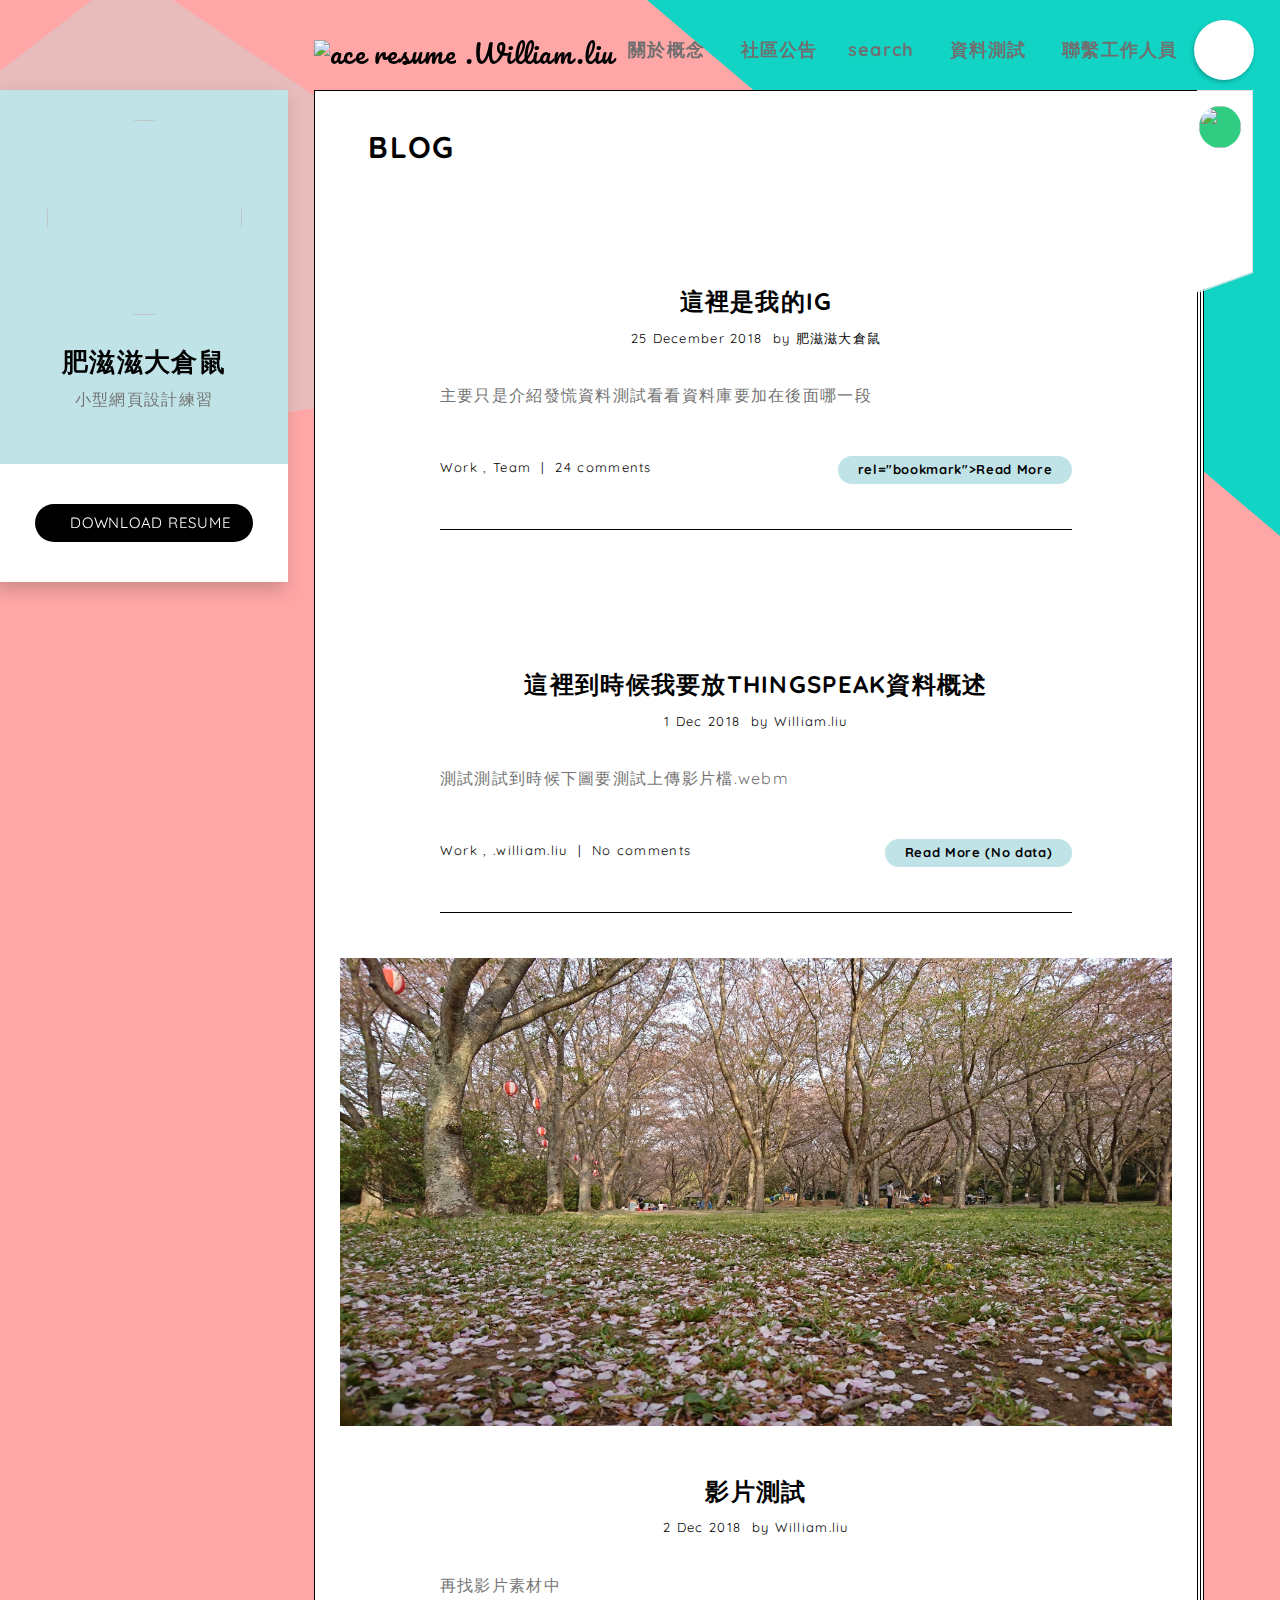
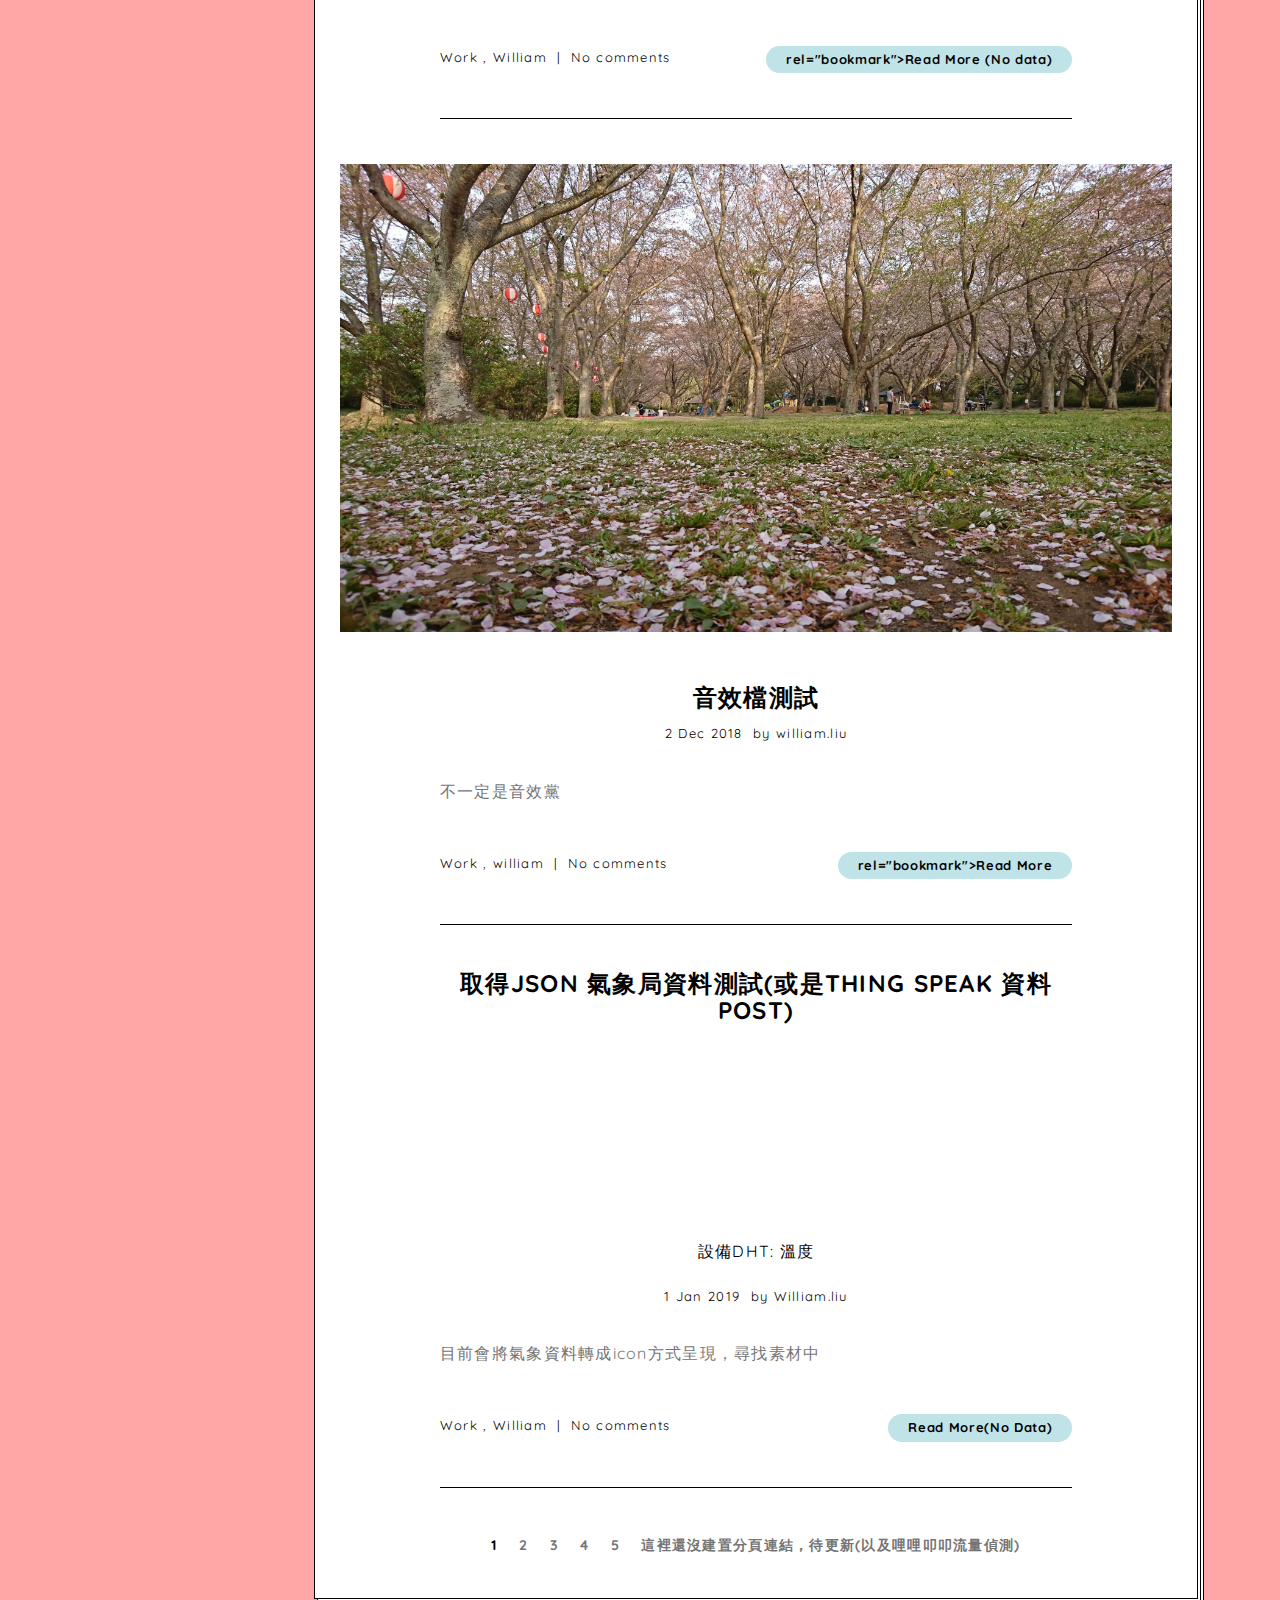
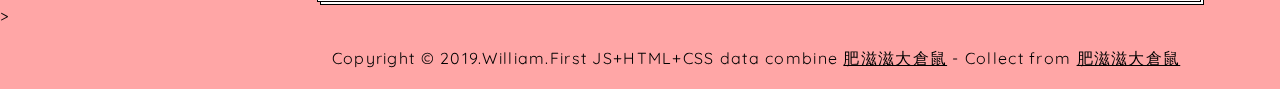
==== commit f2e901be: "Update category.html" ====
--- a/category.html
+++ b/category.html
@@ -159,7 +159,7 @@
 
 						<article class="post hentry">
 							<div class="post-media">
-								<a href="single-image.html" rel="bookmark">
+								<a <!--href="single-image.html" rel="bookmark"-->
 									<figure class="post-figure">
 										<img src="img/uploads/post_myimage.png" alt="">
 									</figure>
@@ -195,7 +195,7 @@
 										</div>
 
 										<div class="post-more">
-											<a class="btn btn-sm btn-primary" href="single-image.html" rel="bookmark">Read More</a>
+											<a class="btn btn-sm btn-primary" <!--href="single-image.html"--> rel="bookmark">Read More</a>
 										</div>
 									</div>
 								</footer>
@@ -206,17 +206,17 @@
 							<div class="post-media">
 								<div class="post-slider slider">
 									<div>
-										<a href="single-slider.html" rel="bookmark">
+										<a <!--href="single-slider.html" rel="bookmark"-->
 											<img src="img/uploads/post-thingspeak.png" alt="">
 										</a>
 									</div>
-									<div>
+									<!--<div>
 										<a href="single-slider.html" rel="bookmark">
 											<img src="img/uploads/blog-slider-img.png" alt="">
 										</a>
-									</div>
+									</div>-->
 									<div>
-										<a href="single-slider.html" rel="bookmark">
+										<a <!--href="single-slider.html" rel="bookmark"-->
 											<img src="img/uploads/thingspeag01.png" alt="">
 										</a>
 									</div>
@@ -225,7 +225,7 @@
 
 							<div class="padd-box-sm">
 								<header class="post-header text-center">
-									<h2 class="post-title entry-title text-upper"><a rel="bookmark" href="single-slider.html">這裡到時候我要放ThingSpeak資料概述<a></h2>
+									<h2 class="post-title entry-title text-upper"><a <!--rel="bookmark" href="single-slider.html"-->這裡到時候我要放ThingSpeak資料概述<a></h2>
 
 									<div class="post-header-info">
 										<span class="posted-on"><span class="screen-reader-text">Posted on </span><a
@@ -252,7 +252,7 @@
 										</div>
 
 										<div class="post-more">
-											<a class="btn btn-sm btn-primary" href="single-slider.html" rel="bookmark">Read More (No data)</a>
+											<a class="btn btn-sm btn-primary" <!--href="single-slider.html" rel="bookmark"-->Read More (No data)</a>
 										</div>
 									</div>
 								</footer>
@@ -261,7 +261,7 @@
 
 						<article class="post hentry">
 							<div class="post-media">
-								<a href="single-video.html" rel="bookmark">
+								<a <!--href="single-video.html" rel="bookmark"-->
 									<figure class="post-figure">
 										<img src="img/uploads/20181202img.jpg" alt="">
 									</figure>
@@ -271,7 +271,7 @@
 
 							<div class="padd-box-sm">
 								<header class="post-header text-center">
-									<h2 class="post-title entry-title text-upper"><a rel="bookmark" href="single-video.html">影片測試</a></h2>
+									<h2 class="post-title entry-title text-upper"><!--a rel="bookmark" href="single-video.html"--><a>影片測試</a></h2>
 
 									<div class="post-header-info">
 										<span class="posted-on"><span class="screen-reader-text">Posted on </span><a
@@ -298,7 +298,7 @@
 										</div>
 
 										<div class="post-more">
-											<a class="btn btn-sm btn-primary" href="single-video.html" rel="bookmark">Read More (No data)</a>
+											<a class="btn btn-sm btn-primary" <!--href="single-video.html"--> rel="bookmark">Read More (No data)</a>
 										</div>
 									</div>
 								</footer>
@@ -307,7 +307,7 @@
 
 						<article class="post hentry">
 							<div class="post-media">
-								<a href="single-audio.html" rel="bookmark">
+								<a <!--href="single-audio.html" rel="bookmark"-->
 									<figure class="post-figure">
 										<img src="img/uploads/20181202img.jpg" alt="">
 									</figure>
@@ -317,7 +317,7 @@
 
 							<div class="padd-box-sm">
 								<header class="post-header text-center">
-									<h2 class="post-title entry-title text-upper"><a rel="bookmark" href="single-audio.html">音效檔測試</a></h2>
+									<h2 class="post-title entry-title text-upper"><a <!--rel="bookmark" href="single-audio.html"-->音效檔測試</a></h2>
 
 									<div class="post-header-info">
 									<span class="posted-on"><span class="screen-reader-text">Posted on </span><a
@@ -344,7 +344,7 @@
 										</div>
 
 										<div class="post-more">
-											<a class="btn btn-sm btn-primary" href="single-audio.html" rel="bookmark">Read More</a>
+											<a class="btn btn-sm btn-primary" <!--href="single-audio.html"--> rel="bookmark">Read More</a>
 										</div>
 									</div>
 								</footer>
@@ -546,9 +546,9 @@
 						<article class="post hentry">
 							<div class="padd-box-sm">
 								<header class="post-header text-center">
-									<h2 class="post-title entry-title text-upper"><a rel="bookmark" href="single.html">取得JSON 氣象局資料測試(或是Thing Speak 資料 Post)</a></h2>
-                                   <iframe src="https://thingspeak.com/channels/455160/charts/1?bgcolor=%23ffffff&color=%23d62020&dynamic=true&results=500&type=line" width="500" height="200" frameborder="0" scrolling="no"></iframe>
-									<p>設備一號 溫度</p>
+									<h2 class="post-title entry-title text-upper"><a <!--rel="bookmark" href="single.html"-->取得JSON 氣象局資料測試(或是Thing Speak 資料 Post)</a></h2>
+                                   <iframe src="https://thingspeak.com/channels/455160/charts/5?bgcolor=%23ffffff&color=%23d62020&dynamic=true&results=500&type=line" width="500" height="200" frameborder="0" scrolling="no"></iframe>
+									<p>設備DHT: 溫度</p>
 									<div class="post-header-info">
 										<span class="posted-on"><span class="screen-reader-text">Posted on </span><a
 												href="#" rel="bookmark">
@@ -574,7 +574,7 @@
 										</div>
 
 										<div class="post-more">
-											<a class="btn btn-sm btn-primary" href="single.html" rel="bookmark">Read More(No Data)</a>
+											<a class="btn btn-sm btn-primary" <!--href="single.html" rel="bookmark"-->Read More(No Data)</a>
 										</div>
 									</div>
 								</footer>
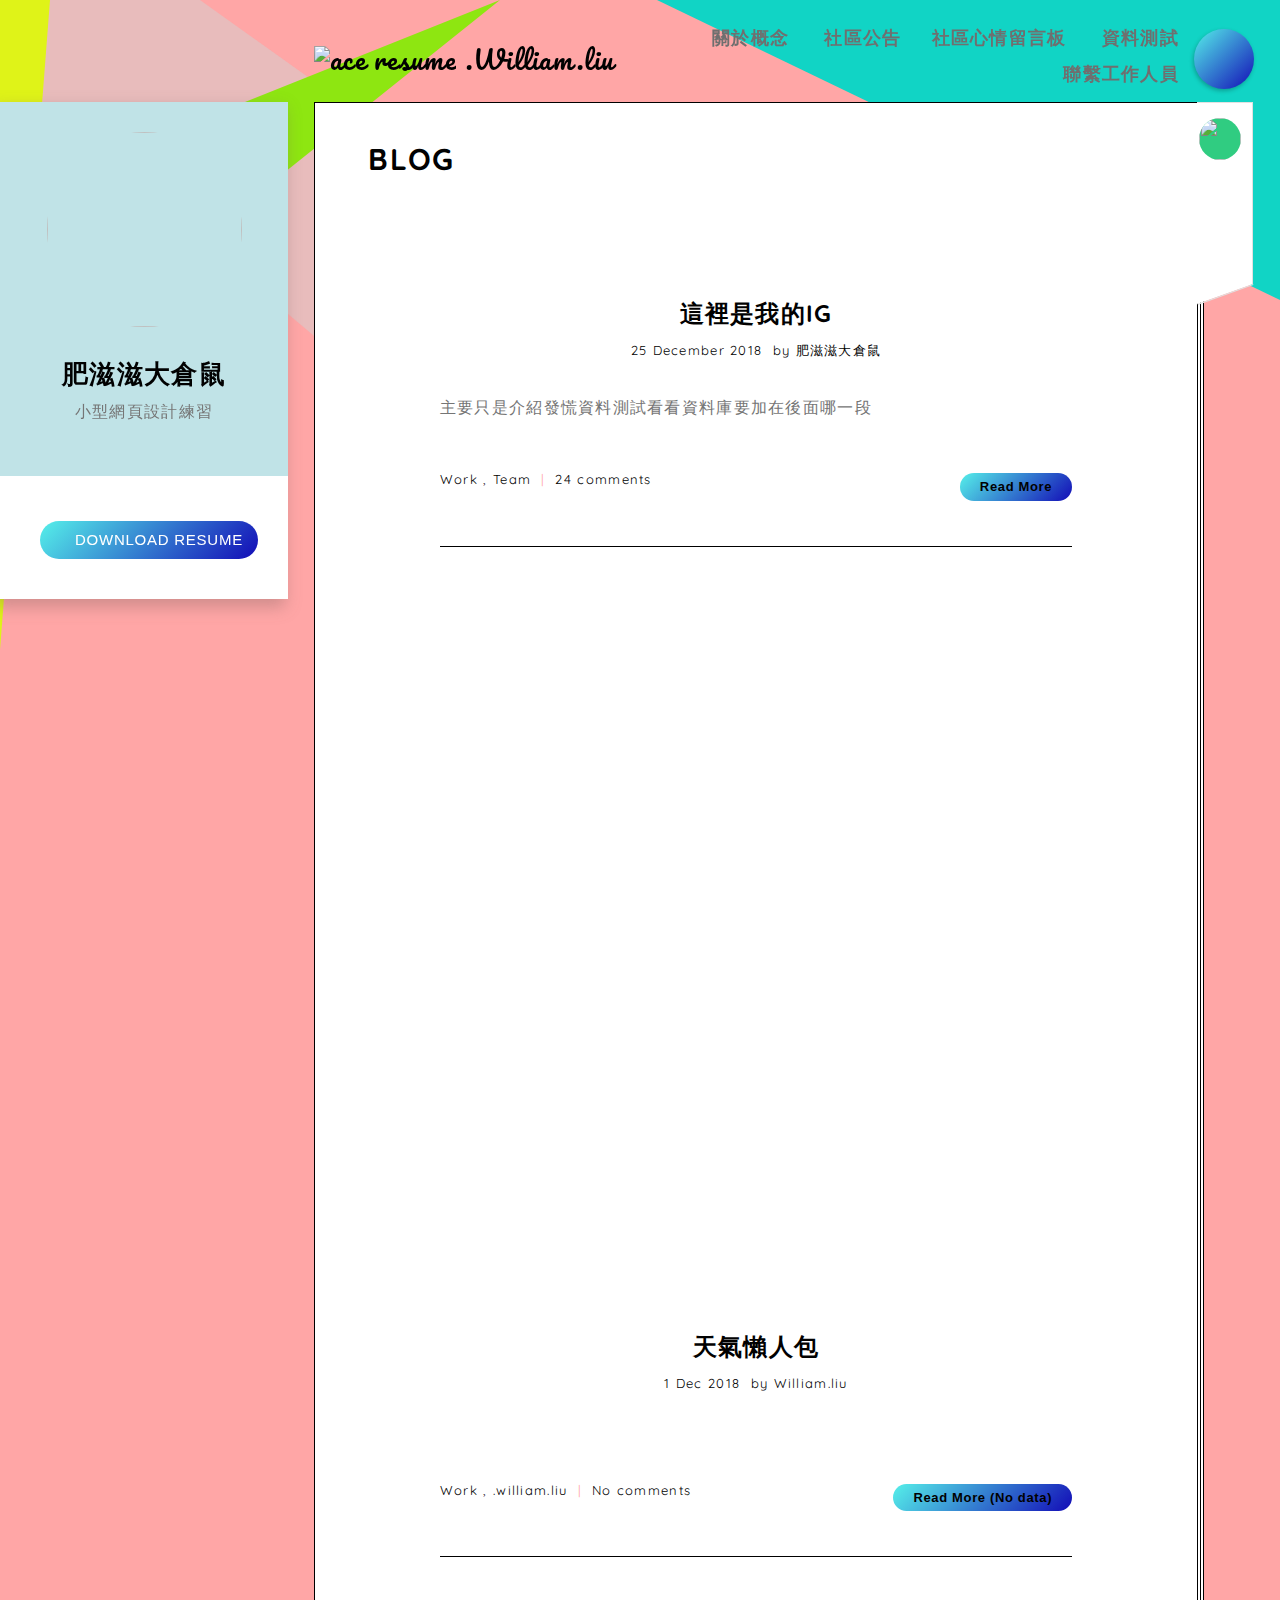
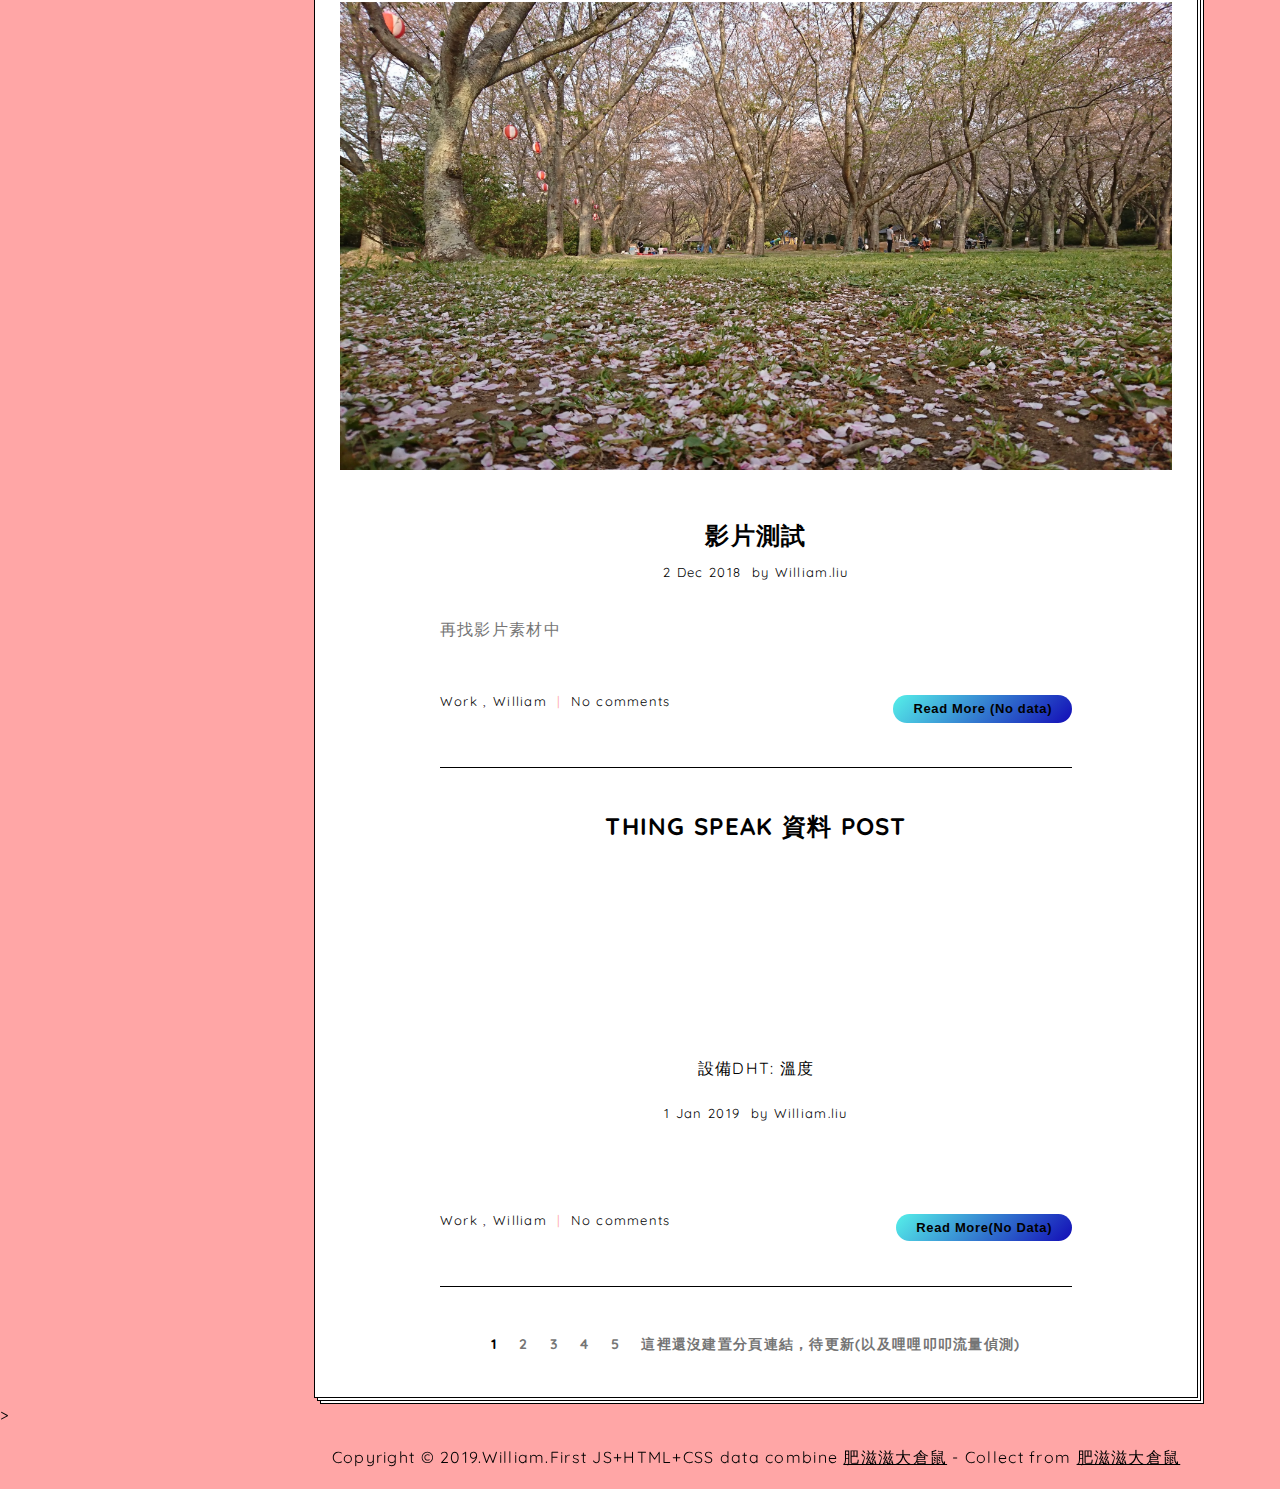
==== commit 4d26a821: "stop right key" ====
--- a/category.html
+++ b/category.html
@@ -1,6 +1,43 @@
 ﻿<!DOCTYPE html>
 <html lang="en" class="ace ace-card-on ace-tab-nav-on ace-main-nav-on ace-sidebar-on" data-theme-color="#11d4c5">
 <head>
+
+<style type="text/css">
+body {
+-moz-user-select : none;
+-webkit-user-select: none;
+}
+</style>
+<!---禁止右鍵-->
+<script type="text/javascript">
+function iEsc(){ return false; }
+function iRec(){ return true; }
+function DisableKeys() {
+if(event.ctrlKey || event.shiftKey || event.altKey) {
+window.event.returnValue=false;
+iEsc();}
+}
+document.ondragstart=iEsc;
+document.onkeydown=DisableKeys;
+document.oncontextmenu=iEsc;
+if (typeof document.onselectstart !="undefined")
+document.onselectstart=iEsc;
+else{
+document.onmousedown=iEsc;
+document.onmouseup=iRec;
+}
+function DisableRightClick(qsyzDOTnet){
+if (window.Event){
+if (qsyzDOTnet.which == 2 || qsyzDOTnet.which == 3)
+iEsc();}
+else
+if (event.button == 2 || event.button == 3){
+event.cancelBubble = true
+event.returnValue = false;
+iEsc();}
+}
+</script>
+<!---禁止右鍵-->
     <meta charset="utf-8">
     <meta http-equiv="X-UA-Compatible" content="IE=edge">
     <meta name="viewport" content="width=device-width, initial-scale=1">
@@ -44,7 +81,7 @@
 										<li><a href="index.html">關於概念</a></li>
 										<li><a href="portfolio.html">社區公告</a>
 										 <!--	<li><a href="testimonials.html">references</a></li>-->
-										<li><a href="search.html">search</a></li>
+										<li><a href="search.html">社區心情留言板</a></li>
 										<li><a href="category.html">資料測試</a></li>
 										<li><a href="contact.html">聯繫工作人員</a></li>
 									</ul>
@@ -195,7 +232,7 @@
 										</div>
 
 										<div class="post-more">
-											<a class="btn btn-sm btn-primary" <!--href="single-image.html"--> rel="bookmark">Read More</a>
+											<a class="btn btn-sm btn-primary" <!--href="single-image.html" rel="bookmark"-->Read More</a>
 										</div>
 									</div>
 								</footer>
@@ -218,6 +255,8 @@
 									<div>
 										<a <!--href="single-slider.html" rel="bookmark"-->
 											<img src="img/uploads/thingspeag01.png" alt="">
+											
+											
 										</a>
 									</div>
 								</div>
@@ -225,7 +264,8 @@
 
 							<div class="padd-box-sm">
 								<header class="post-header text-center">
-									<h2 class="post-title entry-title text-upper"><a <!--rel="bookmark" href="single-slider.html"-->這裡到時候我要放ThingSpeak資料概述<a></h2>
+								  <iframe src="https://events.ettoday.net/weather-iframe/mobile/iframe-mw.phtml" width="500" height="600" frameborder="0" scrolling="no"></iframe>
+									<h2 class="post-title entry-title text-upper"><a <!--rel="bookmark" href="single-slider.html"-->天氣懶人包<a></h2>
 
 									<div class="post-header-info">
 										<span class="posted-on"><span class="screen-reader-text">Posted on </span><a
@@ -238,7 +278,6 @@
 								</header>
 
 								<div class="post-content entry-content editor clearfix clear-mrg">
-									<p>測試測試到時候下圖要測試上傳影片檔.webm</p>
 								</div>
 
 								<footer class="post-footer">
@@ -298,53 +337,7 @@
 										</div>
 
 										<div class="post-more">
-											<a class="btn btn-sm btn-primary" <!--href="single-video.html"--> rel="bookmark">Read More (No data)</a>
-										</div>
-									</div>
-								</footer>
-							</div>
-						</article><!-- .post -->
-
-						<article class="post hentry">
-							<div class="post-media">
-								<a <!--href="single-audio.html" rel="bookmark"-->
-									<figure class="post-figure">
-										<img src="img/uploads/20181202img.jpg" alt="">
-									</figure>
-									<span class="post-voice"><i class="ace-icon ace-icon-volume-up"></i></span>
-								</a>
-							</div>
-
-							<div class="padd-box-sm">
-								<header class="post-header text-center">
-									<h2 class="post-title entry-title text-upper"><a <!--rel="bookmark" href="single-audio.html"-->音效檔測試</a></h2>
-
-									<div class="post-header-info">
-									<span class="posted-on"><span class="screen-reader-text">Posted on </span><a
-											href="#" rel="bookmark">
-											<time class="post-date published" datetime="2016-07-04T11:33:08+00:00">2 Dec 2018</time>
-											<time class="post-date updated" datetime="2016-12-08T14:45:55+00:00">2 December 2018</time>
-										</a></span>
-										&nbsp;<span class="post-author vcard">by <a class="url fn n" href="#" rel="author">william.liu</a></span>
-									</div>
-								</header>
-
-								<div class="post-content entry-content editor clearfix clear-mrg">
-									<p>不一定是音效黨</p>
-								</div>
-
-								<footer class="post-footer">
-									<div class="post-footer-top brd-btm clearfix">
-										<div class="post-footer-info">
-													<span class="post-cat-links"><span class="screen-reader-text">Categories</span><a
-															href="#" rel="category tag">Work</a>&nbsp;,&nbsp;<a
-															href="#" rel="category tag">william</a>
-													</span><span class="post-line">|</span><a
-												href="" class="post-comments-count">No comments</a>
-										</div>
-
-										<div class="post-more">
-											<a class="btn btn-sm btn-primary" <!--href="single-audio.html"--> rel="bookmark">Read More</a>
+											<a class="btn btn-sm btn-primary" <!--href="single-video.html" rel="bookmark"-->Read More (No data)</a>
 										</div>
 									</div>
 								</footer>
@@ -546,7 +539,7 @@
 						<article class="post hentry">
 							<div class="padd-box-sm">
 								<header class="post-header text-center">
-									<h2 class="post-title entry-title text-upper"><a <!--rel="bookmark" href="single.html"-->取得JSON 氣象局資料測試(或是Thing Speak 資料 Post)</a></h2>
+									<h2 class="post-title entry-title text-upper"><a> <!--rel="bookmark" href="single.html"-->Thing Speak 資料 Post</a></h2>
                                    <iframe src="https://thingspeak.com/channels/455160/charts/5?bgcolor=%23ffffff&color=%23d62020&dynamic=true&results=500&type=line" width="500" height="200" frameborder="0" scrolling="no"></iframe>
 									<p>設備DHT: 溫度</p>
 									<div class="post-header-info">
@@ -560,7 +553,6 @@
 								</header>
 
 								<div class="post-content entry-content editor clearfix clear-mrg">
-									<p>目前會將氣象資料轉成icon方式呈現，尋找素材中</p>
 								</div>
 
 								<footer class="post-footer">
@@ -616,7 +608,7 @@
 						<ul class="sub-menu">
 			                <!--<li><a href="typography.html">404</a></li>-->
 							<!--<li><a href="components.html">404</a></li>-->
-							<li><a href="search.html">search</a></li>
+							<li><a href="search.html">社區心情留言板</a></li>
 							<li><a href="404.html">404</a></li>
 						</ul>
 					</li>
@@ -772,13 +764,23 @@
         </div><!-- .ace-container -->
     </footer><!-- #ace-footer -->
 
+ <!--版面區塊設計
     <!-- Triangle Shapes -->
     <svg id="ace-bg-shape-1" class="hidden-sm hidden-xs" height="519" width="758">
-        <polygon points="0,455,693,352,173,0,92,0,0,71" style="fill:#d2d2d2;stroke:purple;stroke-width:0; opacity: 0.5">
+        <polygon points="455,455,693,352,200,0,0,0,0,71" style="fill:#d2d2d2;stroke:purple;stroke-width:0; opacity: 0.5">
     </svg>
 
     <svg id="ace-bg-shape-2" class="hidden-sm hidden-xs" height="536" width="633">
-        <polygon points="0,0,633,0,633,536" style="fill:#11d4c5;stroke:purple;stroke-width:0" />
+        <polygon points="10,0,633,0,633,300" style="fill:#11d4c5;stroke:purple;stroke-width:0" />
+    </svg>
+	
+	<svg id="ace-bg-shape-3" class="hidden-sm hidden-xs" height="536" width="633">
+        <polygon points="0,200,0,400,500,0" style="fill:#8ee611;stroke:purple;stroke-width:0" />
+    </svg>
+	
+	
+	<svg id="ace-bg-shape-3" class="hidden-sm hidden-xs" height="700" width="633">
+        <polygon points="0,650,50,0,0,0" style="fill:#dff318;stroke:purple;stroke-width:0" />
     </svg>
 </div><!-- .ace-wrapper -->
 
--- a/style.css
+++ b/style.css
@@ -2008,28 +2008,105 @@
 .editor figure {
     margin: 44px 0;
 }
-
+/*增加按鈕圖示*/
+
+@function hsb($h-hsb, $s-hsb, $b-hsb, $a: 1) {
+  @if $b-hsb == 0 {
+    @return hsla(0, 0, 0, $a);
+  } @else {
+    $l-hsl: ($b-hsb/2) * (2 - ($s-hsb/100));
+    $s-hsl: ($b-hsb * $s-hsb) / if($l-hsl < 50, $l-hsl * 2, 200 - $l-hsl * 2);
+    @return hsla($h-hsb, $s-hsl, $l-hsl, $a);
+  }
+}
+
+@function hsb-saturate($s, $a) {
+  @if $s == 0 {
+    @return 0;
+  } @else {
+    @return $s + $a;
+  }
+}
+
+@mixin buttonize($h, $s, $b, $light: 0) {
+
+  $color: hsb($h, $s, $b);
+  $color-dark: hsb($h, hsb-saturate($s, 10), $b);
+  $inset-top: inset 0 1px 0 hsb($h, $s - 20, $b + 10);
+  $inset-bottom: inset 0 -1px 0 hsb($h, hsb-saturate($s, 10), $b - 10);
+  $inset: inset 0 0 0 1px hsb($h, hsb-saturate($s, - 10), $b);
+
+  background-color: $color;
+  background-image: linear-gradient(to bottom, $color, $color-dark);
+  border: 1px solid hsb($h, hsb-saturate($s, 20), $b - 20);
+  box-shadow: $inset-top,
+              $inset-bottom,
+              $inset,
+              0 2px 4px rgba(black, 0.2);
+
+  @if $light == 1 {
+    color: hsb($h, hsb-saturate($s, 40), $b - 40);
+    text-shadow: 0 1px 0 rgba(white, 0.5);
+  } @else {
+    color: white;
+    text-shadow: 0 1px 2px rgba(black, 0.3);
+  }
+
+  &:hover,
+  &:focus {
+    background: $color-dark;
+    border-color: hsb($h, hsb-saturate($s, 40), $b - 40);
+    box-shadow: $inset-top,
+                $inset-bottom,
+                $inset;
+  }
+
+  &:active {
+    background: $color-dark;
+    box-shadow: inset 0 2px 3px rgba(black, 0.2);
+  }
+
+  .fa {
+    color: hsb($h, hsb-saturate($s, 20), $b - 20);
+    text-shadow: 0 1px 0 rgba(white, 0.3);
+  }
+
+}
+
+strong{ font-weight: bold;}
+/*Download 按鈕設計*/
 .btn {
-    font-family: inherit;
+    font-family: Verdana, sans-serif; 
     color: #fff;
     font-size: 15px;
-    font-weight: 700;
+    font-weight: 650;
     line-height: 1.2;
     letter-spacing: 0.05em;
     text-decoration: none;
     text-align: center;
     white-space: nowrap;
-    background: #000;
+   /* background: #000;*/
+	background-image: linear-gradient( 135deg,#52E5E7 5%, #130CB7 100%);
     vertical-align: middle;
-    padding: 8px 25px;
+    padding: 7px 25px;
     display: inline-block;
     border-radius: 35px;
     border: 0;
     cursor: pointer;
     -webkit-appearance: none;
+	margin: 5px 0 0 5px; 
     box-shadow: transparent 0 0 0;
     transition: all 500ms cubic-bezier(0.23, 1, 0.32, 1) 0ms;
 }
+
+
+         /* border-radius: 3px; */
+
+		 /* padding: 9px 16px 9px; */
+		  
+		  /*transition: all 20ms ease-out; */
+		  /*vertical-align: top;*/
+		  
 
 .btn:hover, .btn.hover {
     box-shadow: -1px 2px 4px rgba(0, 0, 0, 0.25);
@@ -2050,7 +2127,7 @@
 
 .btn-primary {
     color: #010101;
-    background-color: #c0e3e7;
+    background-color: #ff8d8d;
 }
 
 .btn-lg {
@@ -2119,7 +2196,7 @@
 }
 
 .highlighted-text.primary-color {
-    background: #c0e3e7;
+    background: #ff8d8d;
 }
 
 .tooltip {
@@ -2135,7 +2212,7 @@
     border-radius: 4px;
     white-space: nowrap;
     text-align: center;
-    color: #000;
+    color: #f86ee6;
     opacity: 0;
     left: 0;
     bottom: 125%;
@@ -2217,7 +2294,7 @@
 
 .tabs-menu li.active,
 .tabs-menu li.active a {
-    background-color: #c0e3e7;
+    background-color: #000;
     border-radius: 35px;
 }
 
@@ -2355,7 +2432,7 @@
 .accordion-header:hover,
 .togglebox li.active .togglebox-header,
 .accordion li.active .accordion-header {
-    background-color: #c0e3e7;
+    background-color: #000;
 }
 
 /**
@@ -2509,9 +2586,9 @@
     border: 1px solid #c0e3e7;
     vertical-align: middle;
 }
-
+/*顏色填滿(圈圈)*/
 .progress-bullets .bullet.fill {
-    background-color: #c0e3e7;
+    background-color: #f86ee6;
 }
 
 .progress-bullets .progress-text {
@@ -2654,7 +2731,7 @@
 }
 
 .widget ul li, .widget ol li {
-    border-bottom: 1px solid #e5e5e5;
+    border-bottom: 1px solid #000000;
 }
 
 .widget-title {
@@ -4649,6 +4726,7 @@
 
 /**
  * Theme Color Scheme
+ 這裡是小卡顏色配至
  */
 /* Color Primary: $color-primary */
 .text-primary,
@@ -4668,15 +4746,15 @@
 
 .brd-primary,
 #ace-nav-sm li.active a {
-    border-color: #c0e3e7;
+    border-color: #000;
 }
 
 ::-moz-selection {
-    background-color: #c0e3e7;
+    background-color: #000;
 }
 
 ::selection {
-    background-color: #c0e3e7;
+    background-color: #000;
 }
 
 /* Color Darkest: $color-darkest */
@@ -4740,11 +4818,11 @@
 .ace-paper,
 .ace-paper-stock:before,
 .ace-paper-stock:after {
-    border-color: #000;
+    border-color: #000000;
 }
 
 .post-line {
-    color: #000;
+    color: #ffa6a6;
 }
 
 /* 
@@ -5025,11 +5103,23 @@
 
 /* Shapes */
 #ace-bg-shape-1,
-#ace-bg-shape-2 {
+#ace-bg-shape-2
+/*#ace-bg-shape-3*/ {
     top: 0;
     position: fixed;
     z-index: -1;
 }
+#ace-bg-shape-3{
+	top: 0;
+    position: fixed;
+    z-index: -1;
+}
+
+#ace-bg-shape-4{
+	position:fixed;
+    top: 450px;
+    z-index: -1;
+}
 
 #ace-bg-shape-1 {
     left: 0;
@@ -5037,6 +5127,15 @@
 
 #ace-bg-shape-2 {
     right: 0;
+}
+
+#ace-bg-shape-3 {
+    left: 0;
+}
+
+#ace-bg-shape-4 {
+    right: 600px;
+
 }
 
 /**
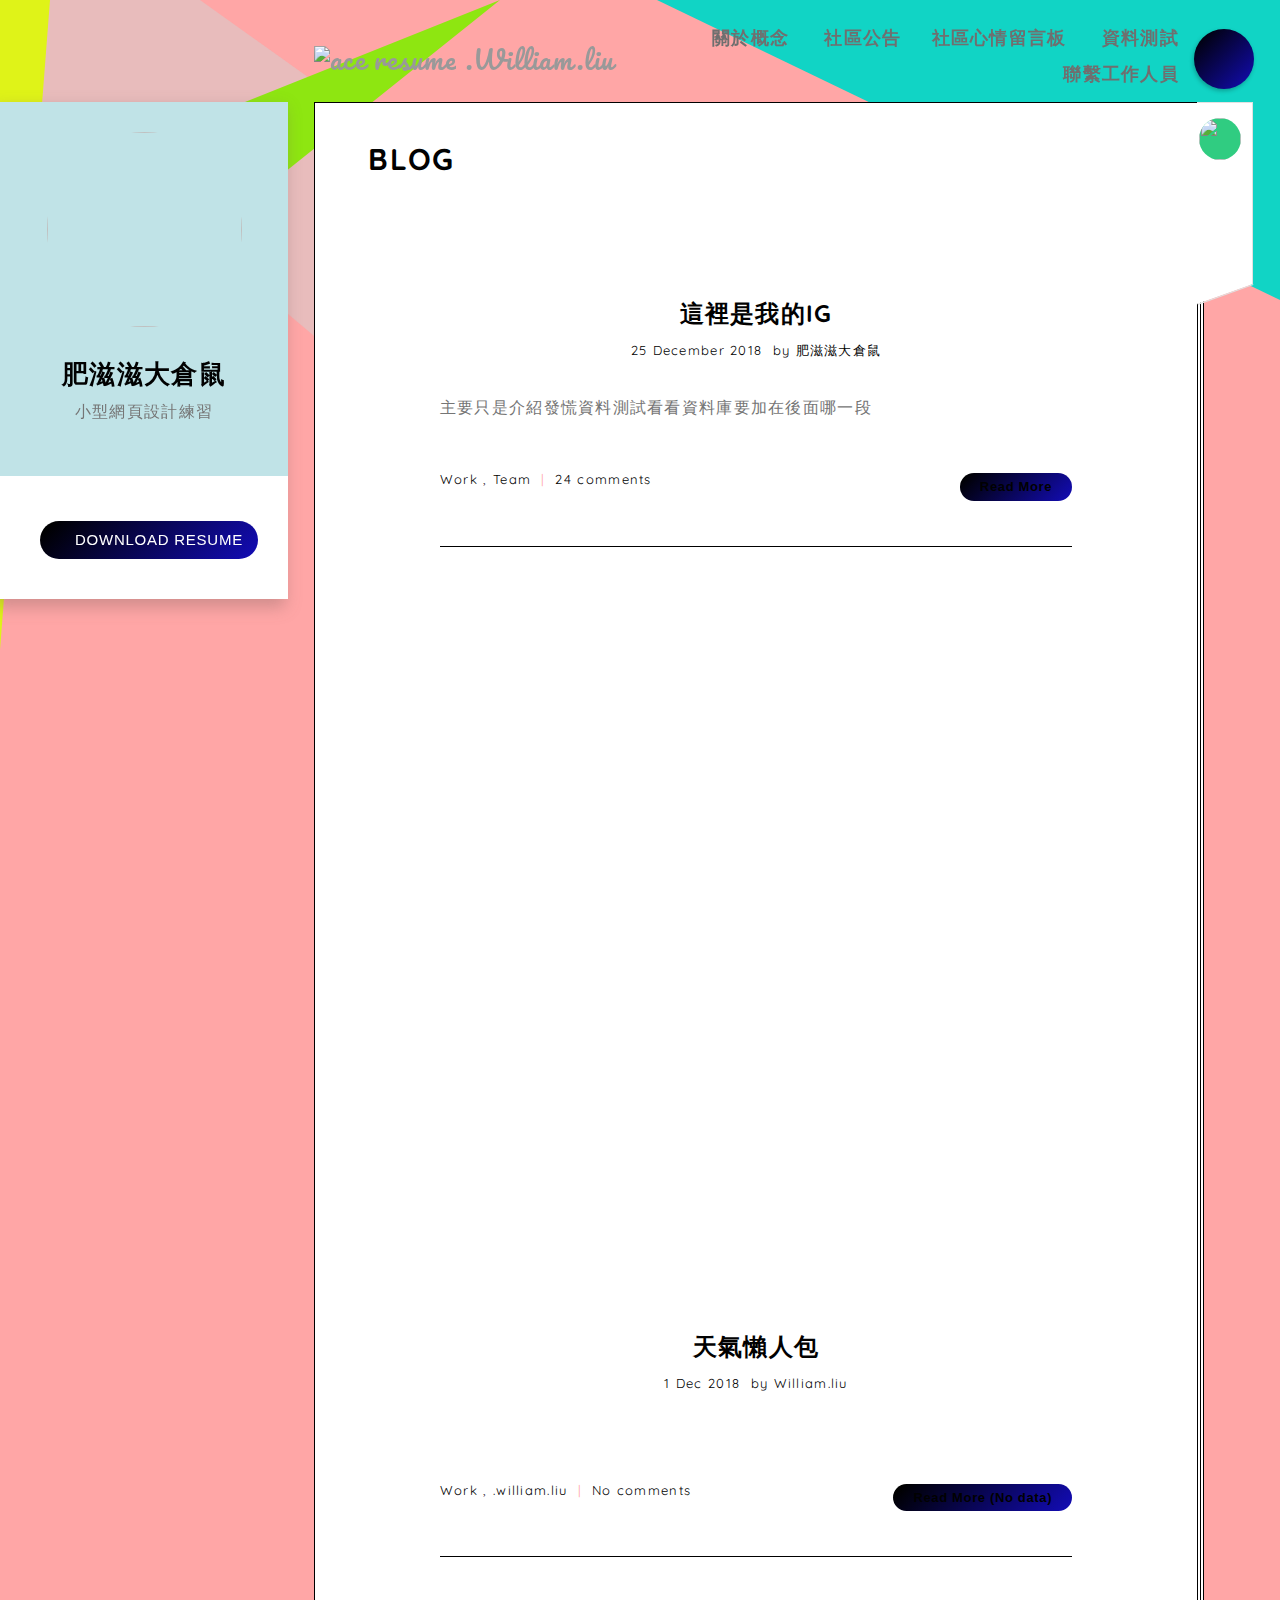
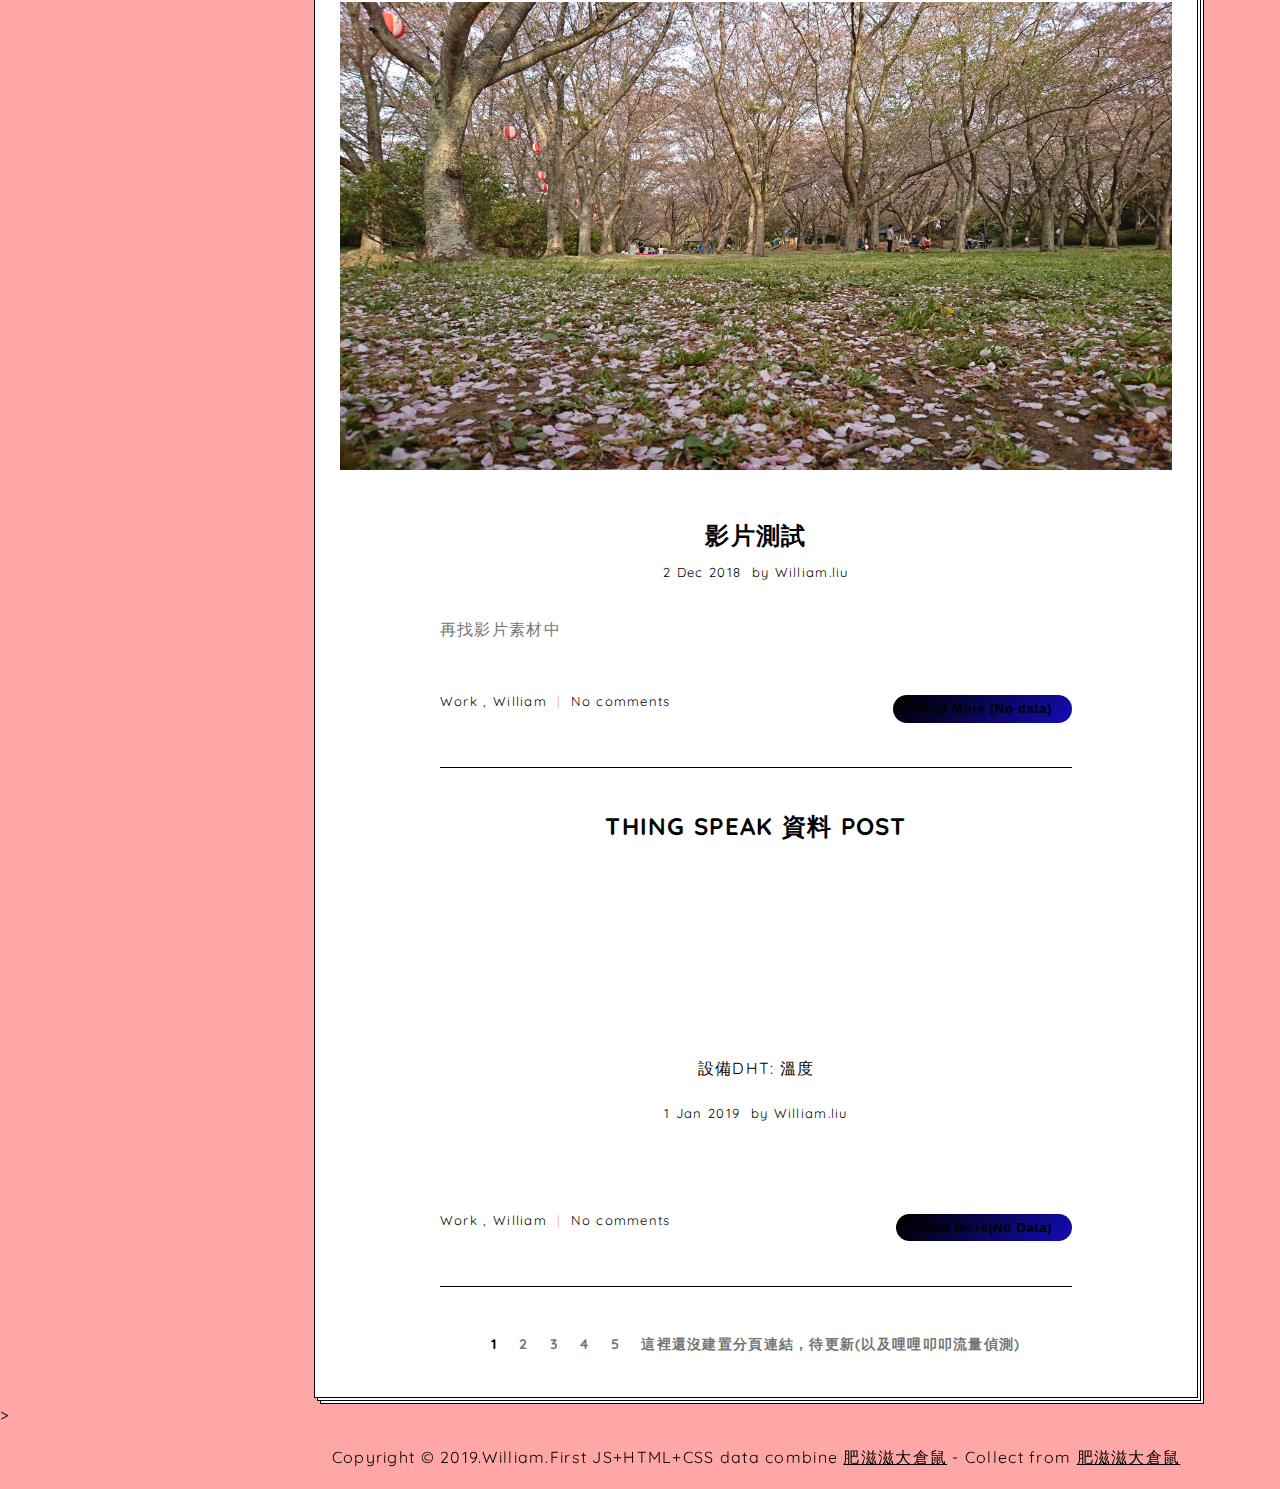
==== commit 375c3e28: "Update category.html" ====
--- a/category.html
+++ b/category.html
@@ -540,7 +540,7 @@
 							<div class="padd-box-sm">
 								<header class="post-header text-center">
 									<h2 class="post-title entry-title text-upper"><a> <!--rel="bookmark" href="single.html"-->Thing Speak 資料 Post</a></h2>
-                                   <iframe src="https://thingspeak.com/channels/455160/charts/5?bgcolor=%23ffffff&color=%23d62020&dynamic=true&results=500&type=line" width="500" height="200" frameborder="0" scrolling="no"></iframe>
+                                   <iframe src="https://thingspeak.com/channels/754029/charts/2?bgcolor=%23ffffff&color=%23d62020&dynamic=true&results=60&title=humidity&type=line" width="500" height="200" frameborder="0" scrolling="no"></iframe>
 									<p>設備DHT: 溫度</p>
 									<div class="post-header-info">
 										<span class="posted-on"><span class="screen-reader-text">Posted on </span><a
--- a/style.css
+++ b/style.css
@@ -2086,7 +2086,7 @@
     text-align: center;
     white-space: nowrap;
    /* background: #000;*/
-	background-image: linear-gradient( 135deg,#52E5E7 5%, #130CB7 100%);
+	background-image: linear-gradient( 135deg,#000 5%, #130CB7 100%);
     vertical-align: middle;
     padding: 7px 25px;
     display: inline-block;
@@ -4863,6 +4863,7 @@
 
 .ace-logo {
     font-family: 'Pacifico', cursive;
+	  color:#999;
 }
 
 /**
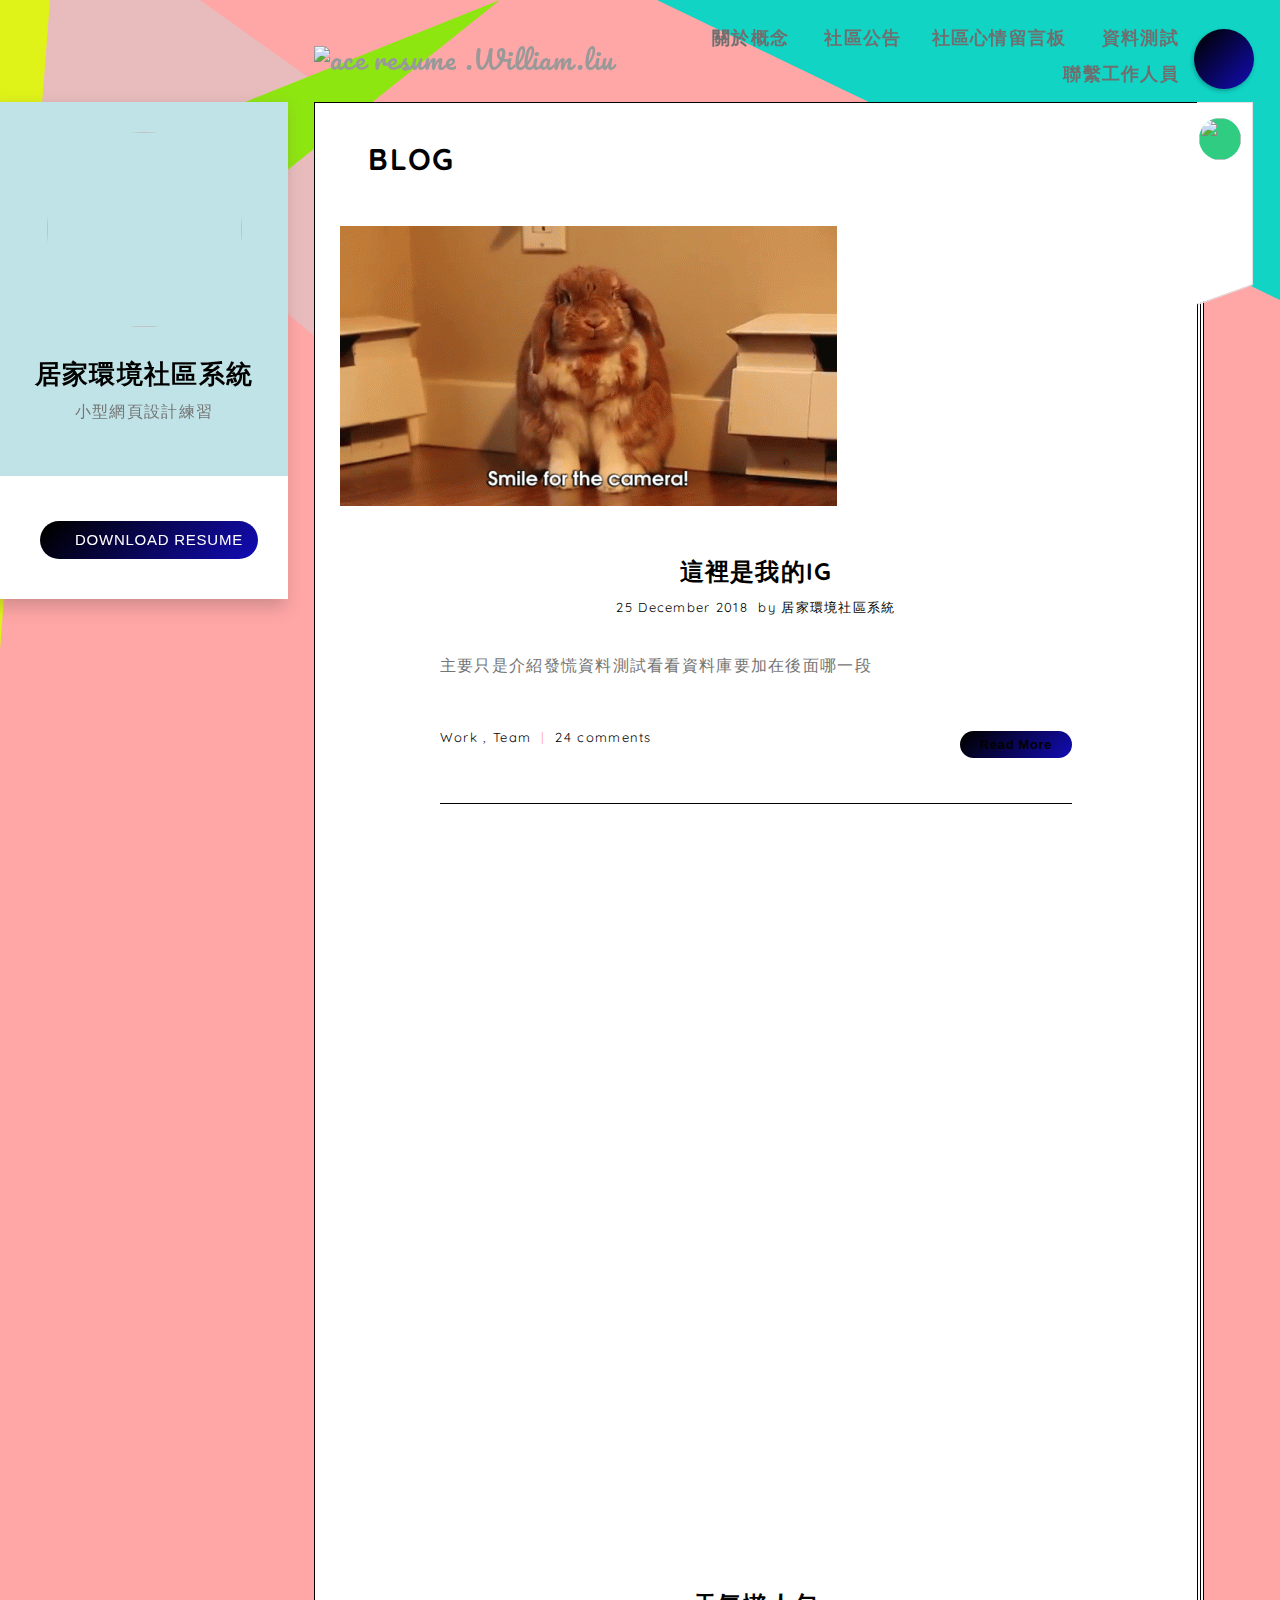
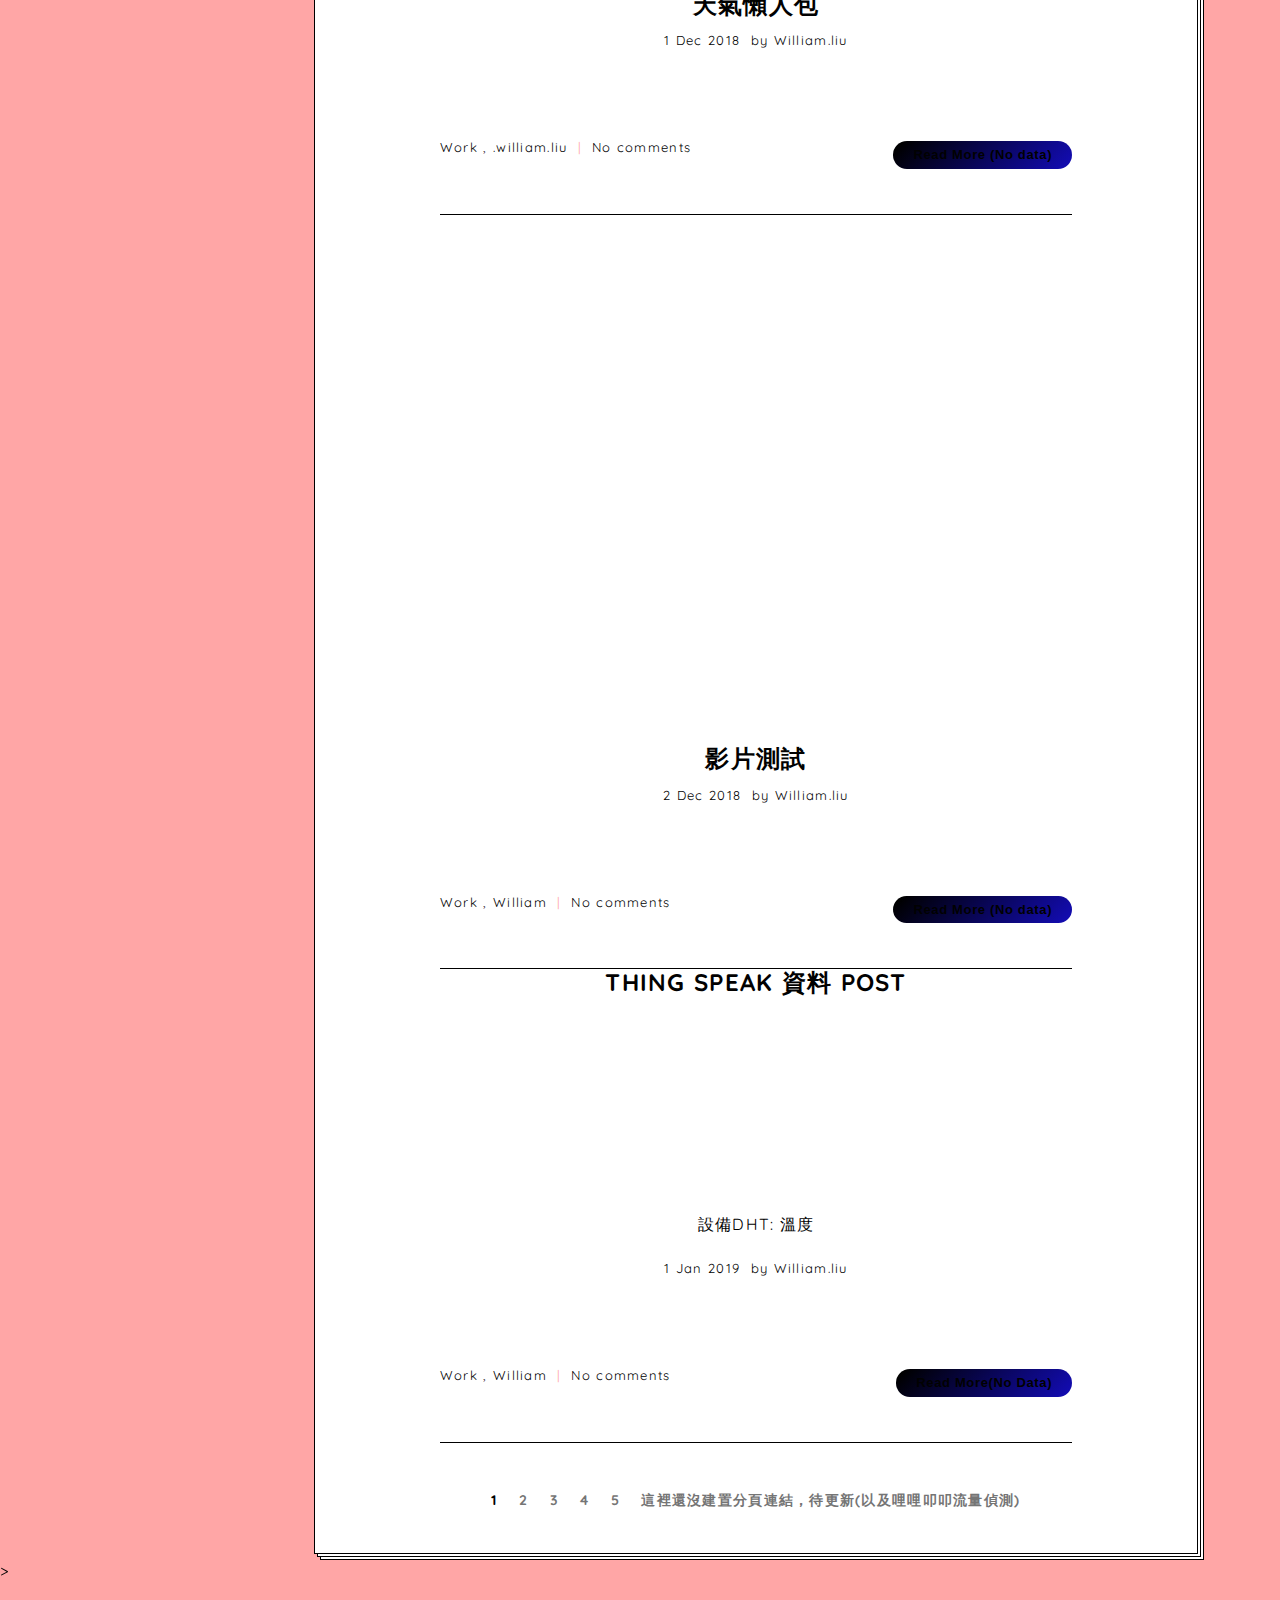
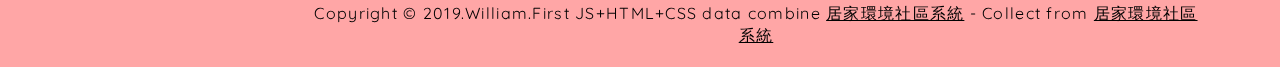
==== commit e56aae23: "add new post" ====
--- a/category.html
+++ b/category.html
@@ -126,7 +126,7 @@
         <article id="ace-card" class="ace-card bg-primary">
 			<div class="ace-card-inner text-center">
 				<img class="avatar avatar-195" src="img/uploads/avatar/Ather_Mikey_195.png" width="195" height="195" alt="">
-				<h1>肥滋滋大倉鼠</h1>
+				<h1>居家環境社區系統</h1>
 				<p class="text-muted">小型網頁設計練習</p>
 				<ul class="ace-social clear-list">
                 <li><a href="https://facebook.com"><span class="ace-icon ace-icon-facebook"></span></a></li>
@@ -198,14 +198,14 @@
 							<div class="post-media">
 								<a <!--href="single-image.html" rel="bookmark"-->
 									<figure class="post-figure">
-										<img src="img/uploads/post_myimage.png" alt="">
+										<img src="img/uploads/post_myimage.gif" alt="">
 									</figure>
 								</a>
 							</div>
 
 							<div class="padd-box-sm">
 								<header class="post-header text-center">
-									<h2 class="post-title entry-title text-upper"><a rel="bookmark" href="https://www.instagram.com/hamsterfat123/">這裡是我的IG</a></h2>
+									<h2 class="post-title entry-title text-upper"><a rel="bookmark" href="https://www.instagram.com/a0983065a/">這裡是我的IG</a></h2>
 
 									<div class="post-header-info">
 										<span class="posted-on"><span class="screen-reader-text">Posted on </span><a
@@ -213,7 +213,7 @@
 												<time class="post-date published" datetime="2016-07-04T11:33:08+00:00">25 December 2018</time>
 												<time class="post-date updated" datetime="2016-12-08T14:45:55+00:00">8 December 2016</time>
 											</a></span>
-										&nbsp;<span class="post-author vcard">by <a class="url fn n" href="#" rel="author">肥滋滋大倉鼠</a></span>
+										&nbsp;<span class="post-author vcard">by <a class="url fn n" href="#" rel="author">居家環境社區系統</a></span>
 									</div>
 								</header>
 
@@ -264,7 +264,7 @@
 
 							<div class="padd-box-sm">
 								<header class="post-header text-center">
-								  <iframe src="https://events.ettoday.net/weather-iframe/mobile/iframe-mw.phtml" width="500" height="600" frameborder="0" scrolling="no"></iframe>
+								<iframe src="https://events.ettoday.net/weather-iframe/mobile/iframe-mw.phtml" width="500" height="600" frameborder="0" scrolling="no"></iframe>
 									<h2 class="post-title entry-title text-upper"><a <!--rel="bookmark" href="single-slider.html"-->天氣懶人包<a></h2>
 
 									<div class="post-header-info">
@@ -299,12 +299,10 @@
 						</article><!-- .post -->
 
 						<article class="post hentry">
-							<div class="post-media">
-								<a <!--href="single-video.html" rel="bookmark"-->
-									<figure class="post-figure">
-										<img src="img/uploads/20181202img.jpg" alt="">
+					<iframe width="720" height="480" src="https://www.youtube.com/embed/zS4Uq0hwIUI" frameborder="0" allow="accelerometer; autoplay; encrypted-media; gyroscope; picture-in-picture" allowfullscreen></iframe>
+
 									</figure>
-									<span class="post-play"><i class="ace-icon ace-icon-play"></i></span>
+									
 								</a>
 							</div>
 
@@ -323,7 +321,6 @@
 								</header>
 
 								<div class="post-content entry-content editor clearfix clear-mrg">
-									<p>再找影片素材中</p>
 								</div>
 
 								<footer class="post-footer">
@@ -632,7 +629,7 @@
 			<article class="ace-card bg-primary">
 				<div class="ace-card-inner text-center">
 					<img class="avatar avatar-195" src="img/uploads/avatar/Ather_Mikey_195.png" width="195" height="195" alt="">
-					<h1>肥滋滋大倉鼠</h1>
+					<h1>居家環境社區系統</h1>
 					<p class="text-muted">小型網頁設計練習</p>
 					<ul class="ace-social clear-list">
                 <li><a href="https://facebook.com"><span class="ace-icon ace-icon-facebook"></span></a></li>
@@ -759,7 +756,7 @@
     <footer id="ace-footer" class="ace-container-shift">
         <div class="ace-container">
             <div class="ace-footer-cont clear-mrg">
-                <p class="text-center">Copyright &copy; 2019.William.First JS+HTML+CSS data combine <a href="https://www.google.com.tw/" target="_blank" title="肥滋滋大倉鼠">肥滋滋大倉鼠</a> - Collect from <a href="https://www.google.com.tw/" title="肥滋滋大倉鼠" target="_blank">肥滋滋大倉鼠</a></p>
+                <p class="text-center">Copyright &copy; 2019.William.First JS+HTML+CSS data combine <a href="https://www.cwb.gov.tw/V7/forecast/" target="_blank" title="居家環境社區系統">居家環境社區系統</a> - Collect from <a href="https://www.cwb.gov.tw/V7/forecast/" title="居家環境社區系統" target="_blank">居家環境社區系統</a></p>
             </div>
         </div><!-- .ace-container -->
     </footer><!-- #ace-footer -->
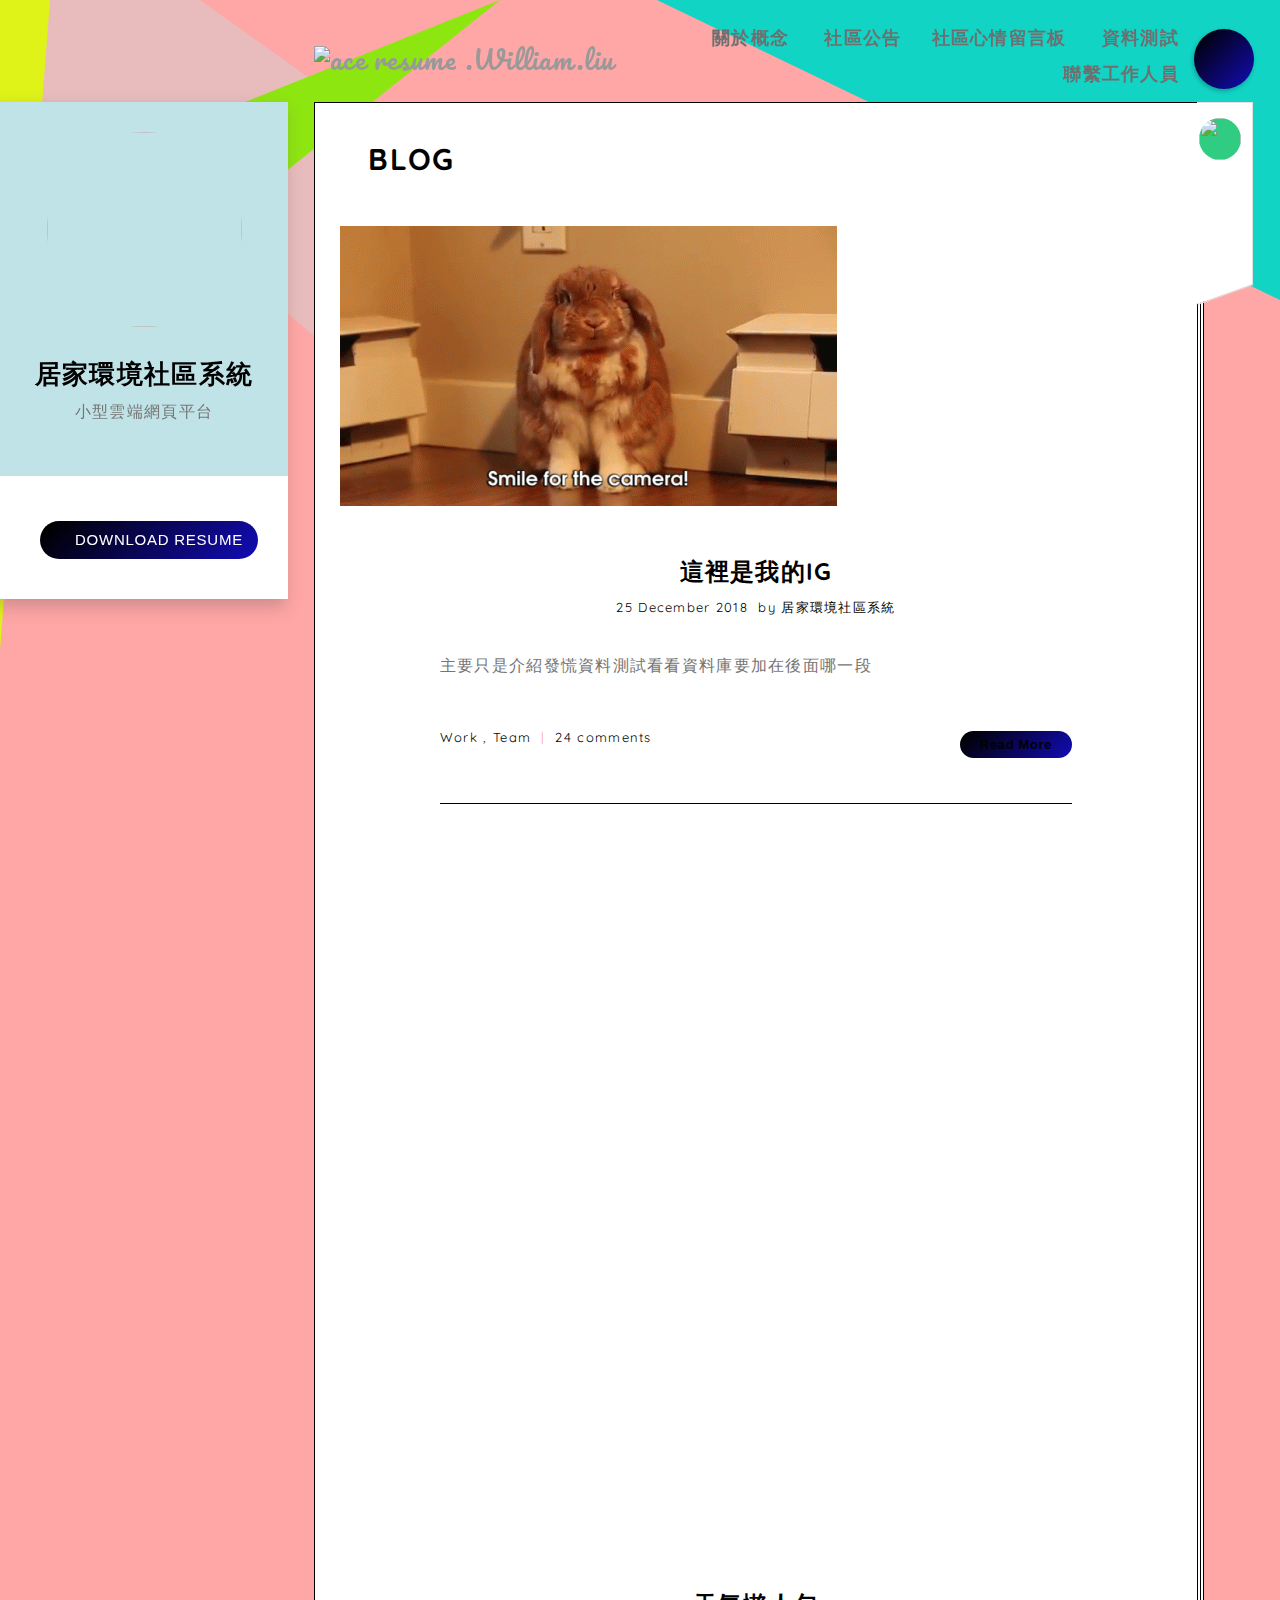
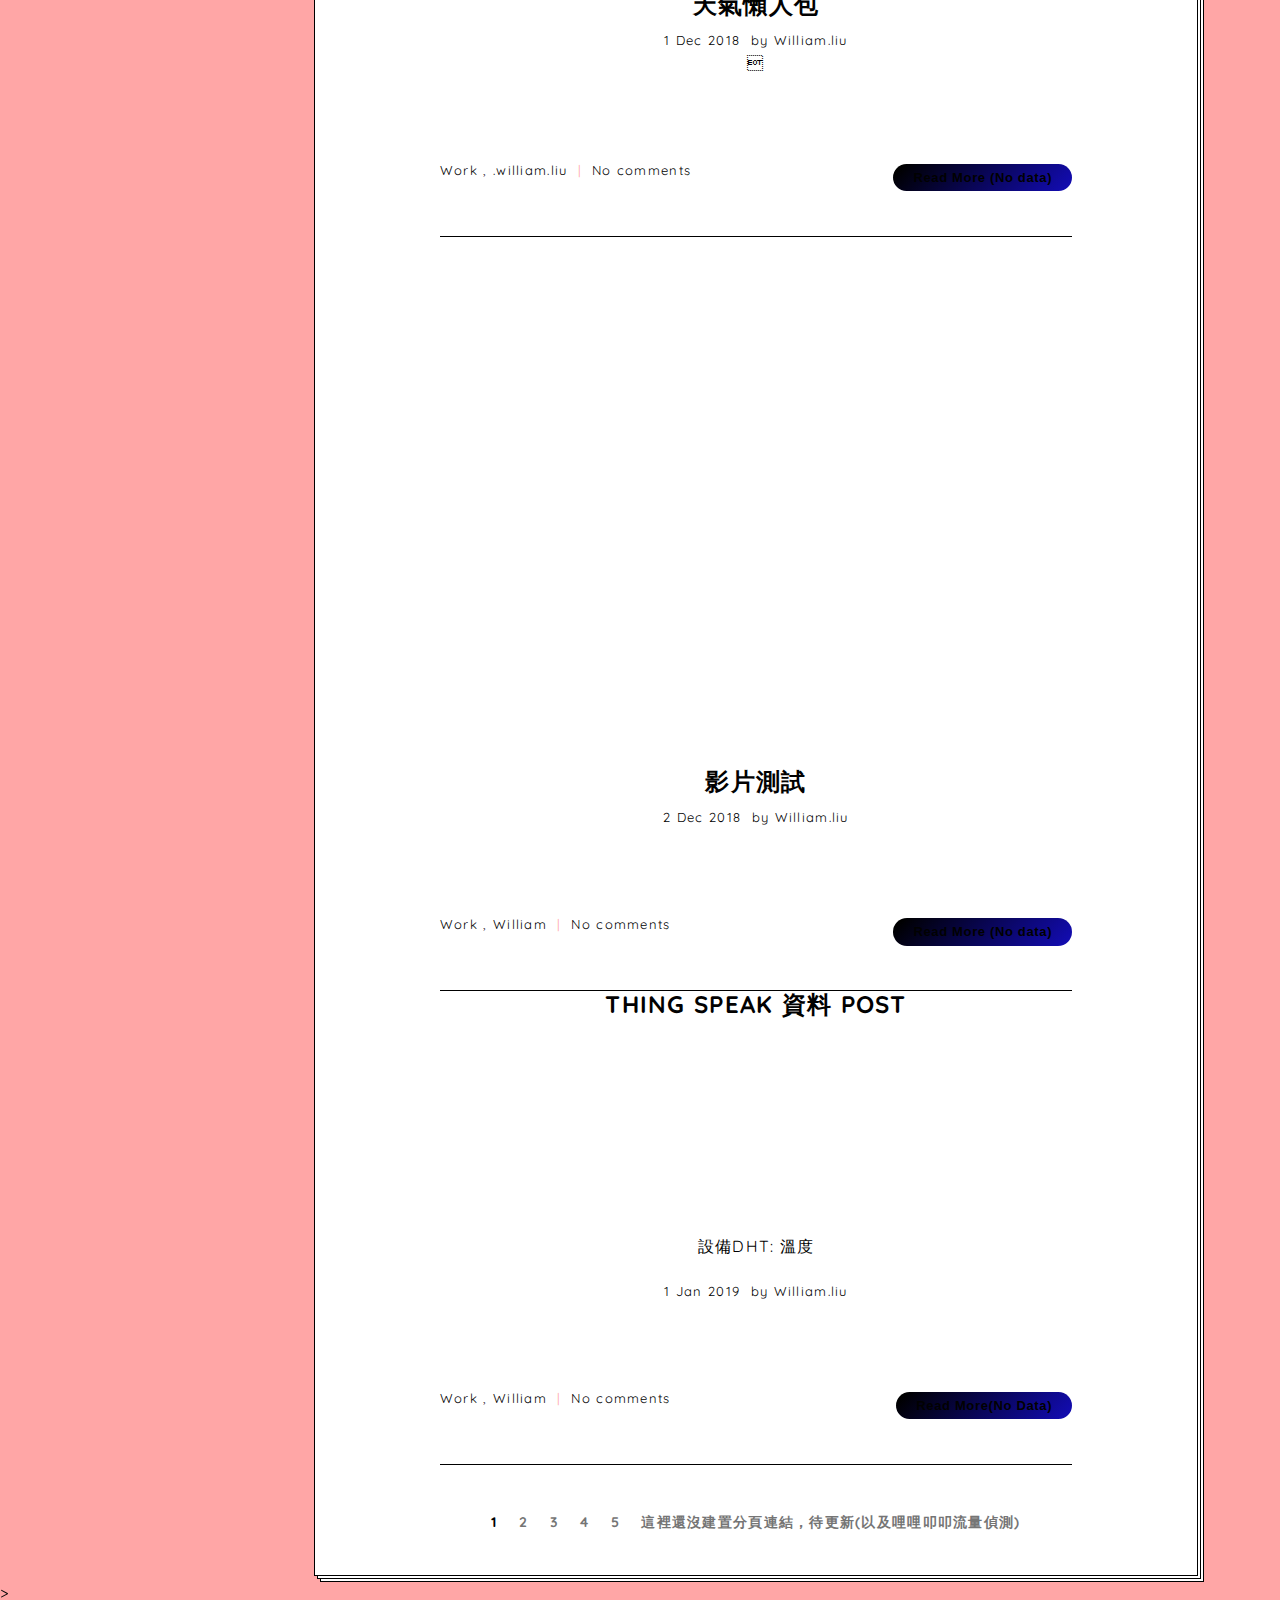
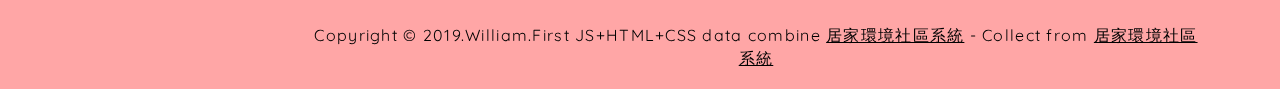
==== commit 08cf4a1c: "Update category.html" ====
--- a/category.html
+++ b/category.html
@@ -127,7 +127,7 @@
 			<div class="ace-card-inner text-center">
 				<img class="avatar avatar-195" src="img/uploads/avatar/Ather_Mikey_195.png" width="195" height="195" alt="">
 				<h1>居家環境社區系統</h1>
-				<p class="text-muted">小型網頁設計練習</p>
+				<p class="text-muted">小型雲端網頁平台</p>
 				<ul class="ace-social clear-list">
                 <li><a href="https://facebook.com"><span class="ace-icon ace-icon-facebook"></span></a></li>
                 <li><a href="https://twitter.com/"><span class="ace-icon ace-icon-twitter"></span></a></li>
@@ -265,7 +265,7 @@
 							<div class="padd-box-sm">
 								<header class="post-header text-center">
 								<iframe src="https://events.ettoday.net/weather-iframe/mobile/iframe-mw.phtml" width="500" height="600" frameborder="0" scrolling="no"></iframe>
-									<h2 class="post-title entry-title text-upper"><a <!--rel="bookmark" href="single-slider.html"-->天氣懶人包<a></h2>
+									<h2 class="post-title entry-title text-upper"><a <!--rel="bookmark" href="https://weather.com/weather/today/l/25.06,121.64?par=google"-->天氣懶人包<a></h2>
 
 									<div class="post-header-info">
 										<span class="posted-on"><span class="screen-reader-text">Posted on </span><a
@@ -274,7 +274,7 @@
 												<time class="post-date updated" datetime="2016-12-08T14:45:55+00:00">1 Dec 2018</time>
 											</a></span>
 										&nbsp;<span class="post-author vcard">by <a class="url fn n" href="#" rel="author">William.liu</a></span>
-									</div>
+									</div>
 								</header>
 
 								<div class="post-content entry-content editor clearfix clear-mrg">
@@ -630,7 +630,7 @@
 				<div class="ace-card-inner text-center">
 					<img class="avatar avatar-195" src="img/uploads/avatar/Ather_Mikey_195.png" width="195" height="195" alt="">
 					<h1>居家環境社區系統</h1>
-					<p class="text-muted">小型網頁設計練習</p>
+					<p class="text-muted">小型雲端網頁平台</p>
 					<ul class="ace-social clear-list">
                 <li><a href="https://facebook.com"><span class="ace-icon ace-icon-facebook"></span></a></li>
                 <li><a href="https://twitter.com/"><span class="ace-icon ace-icon-twitter"></span></a></li>
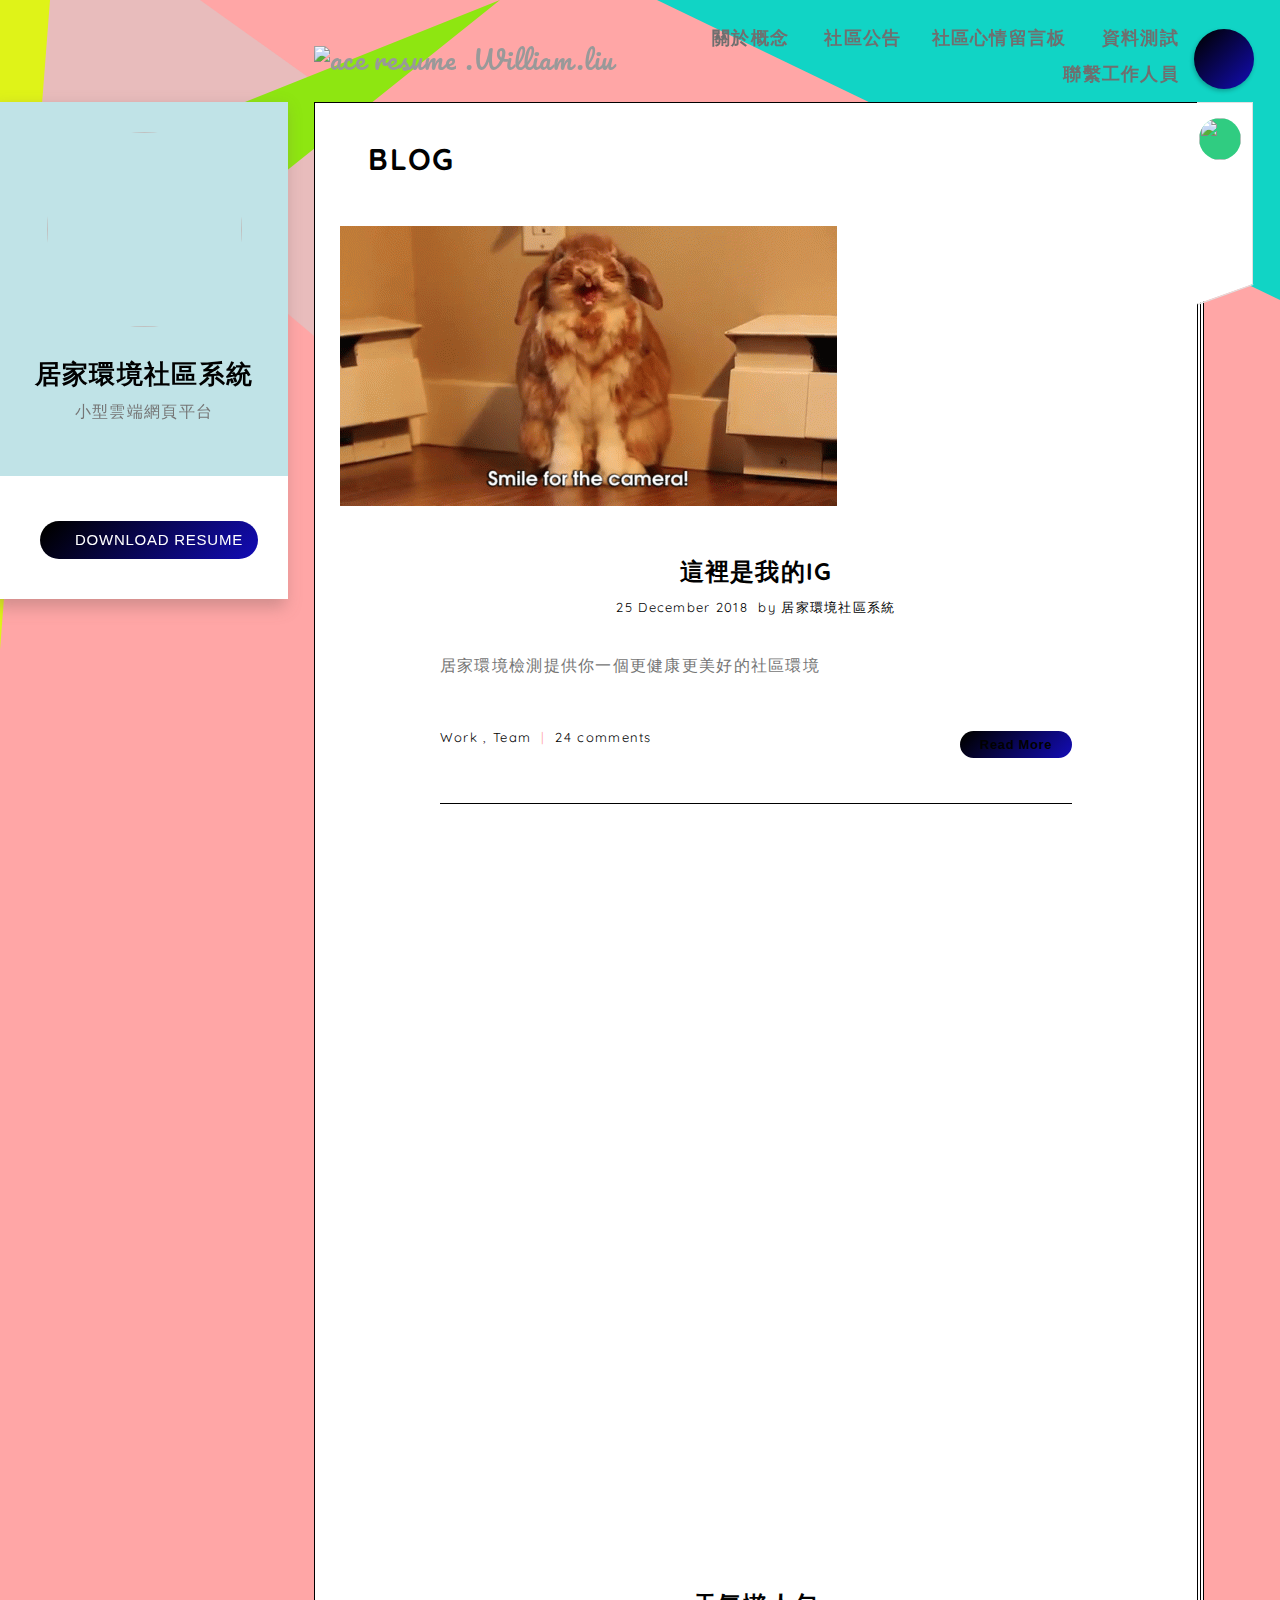
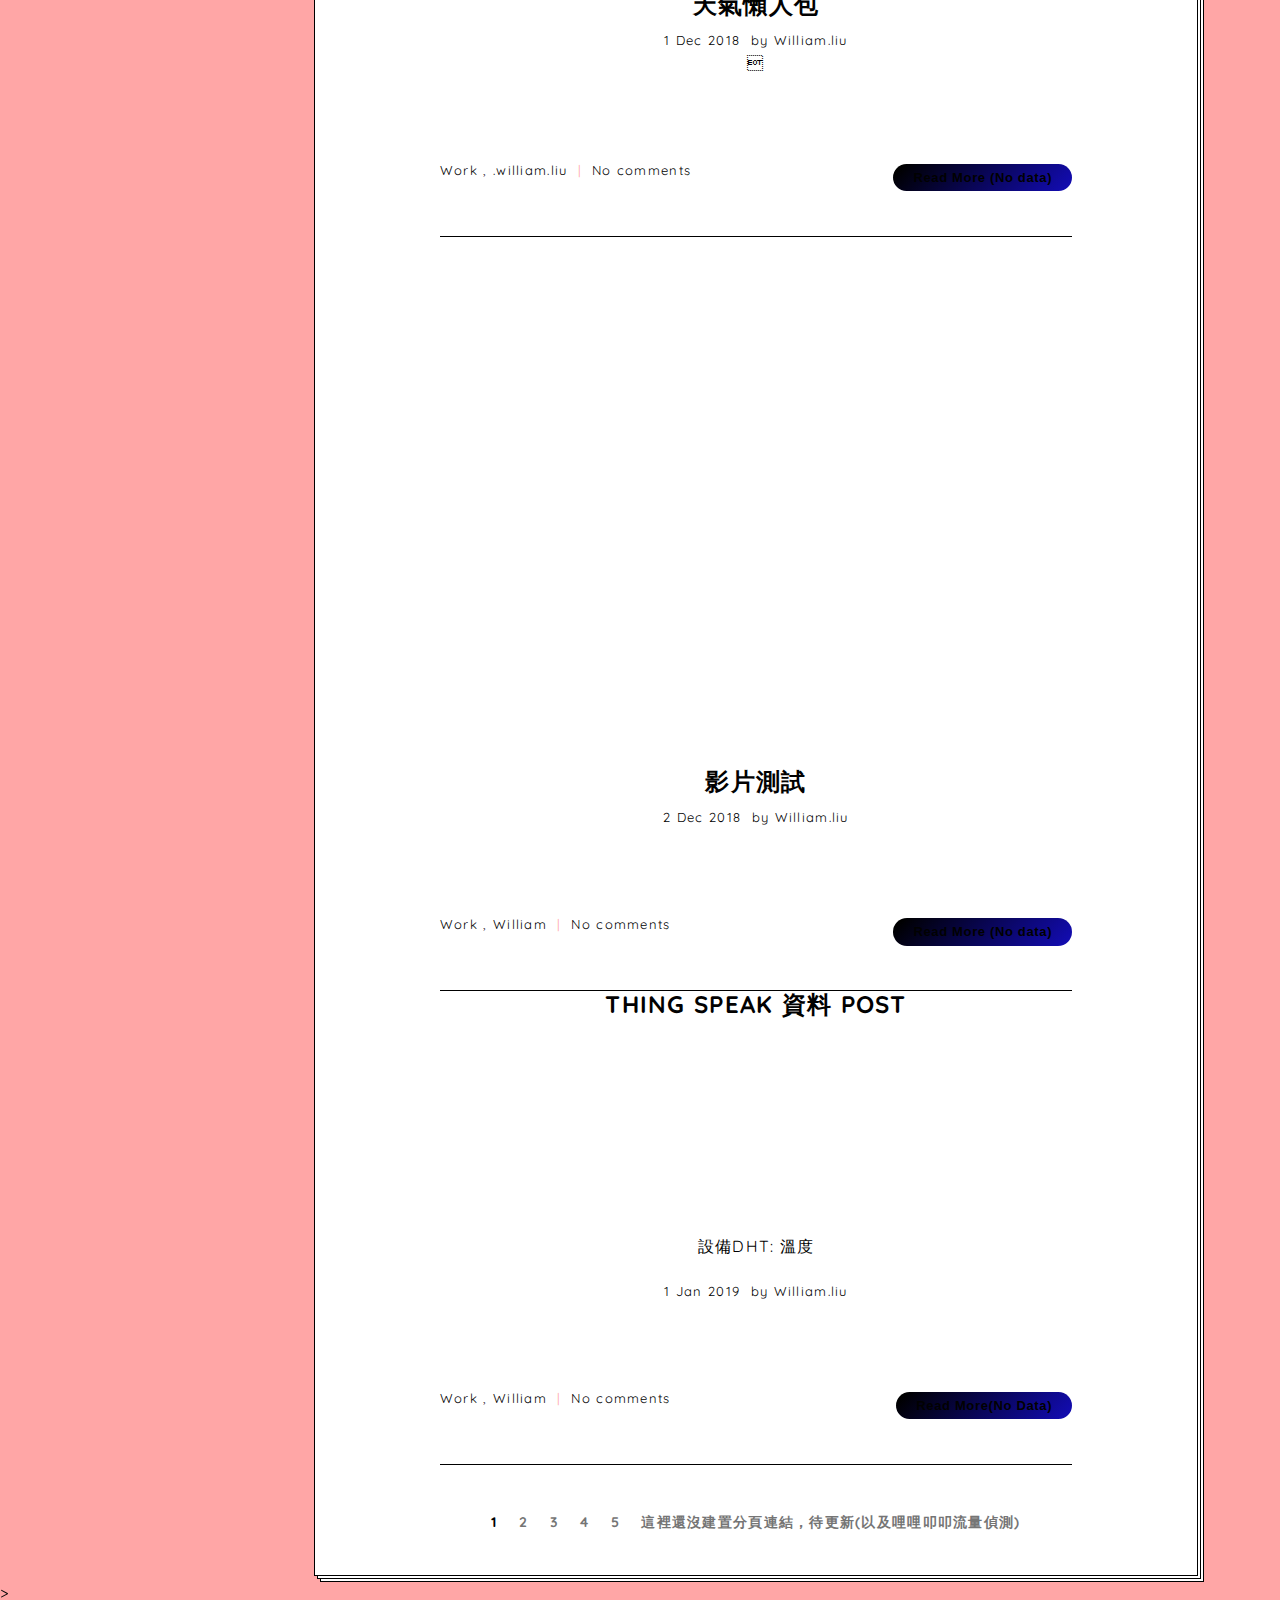
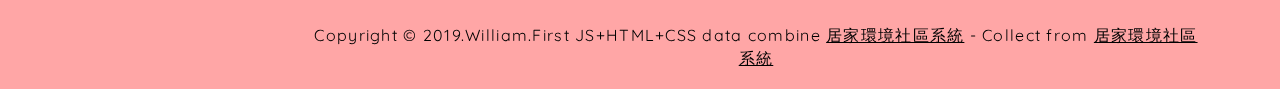
==== commit de2e3131: "up" ====
--- a/category.html
+++ b/category.html
@@ -218,7 +218,7 @@
 								</header>
 
 								<div class="post-content entry-content editor clearfix clear-mrg">
-									<p>主要只是介紹發慌資料測試看看資料庫要加在後面哪一段</p>
+									<p>居家環境檢測提供你一個更健康更美好的社區環境</p>
 								</div>
 
 								<footer class="post-footer">
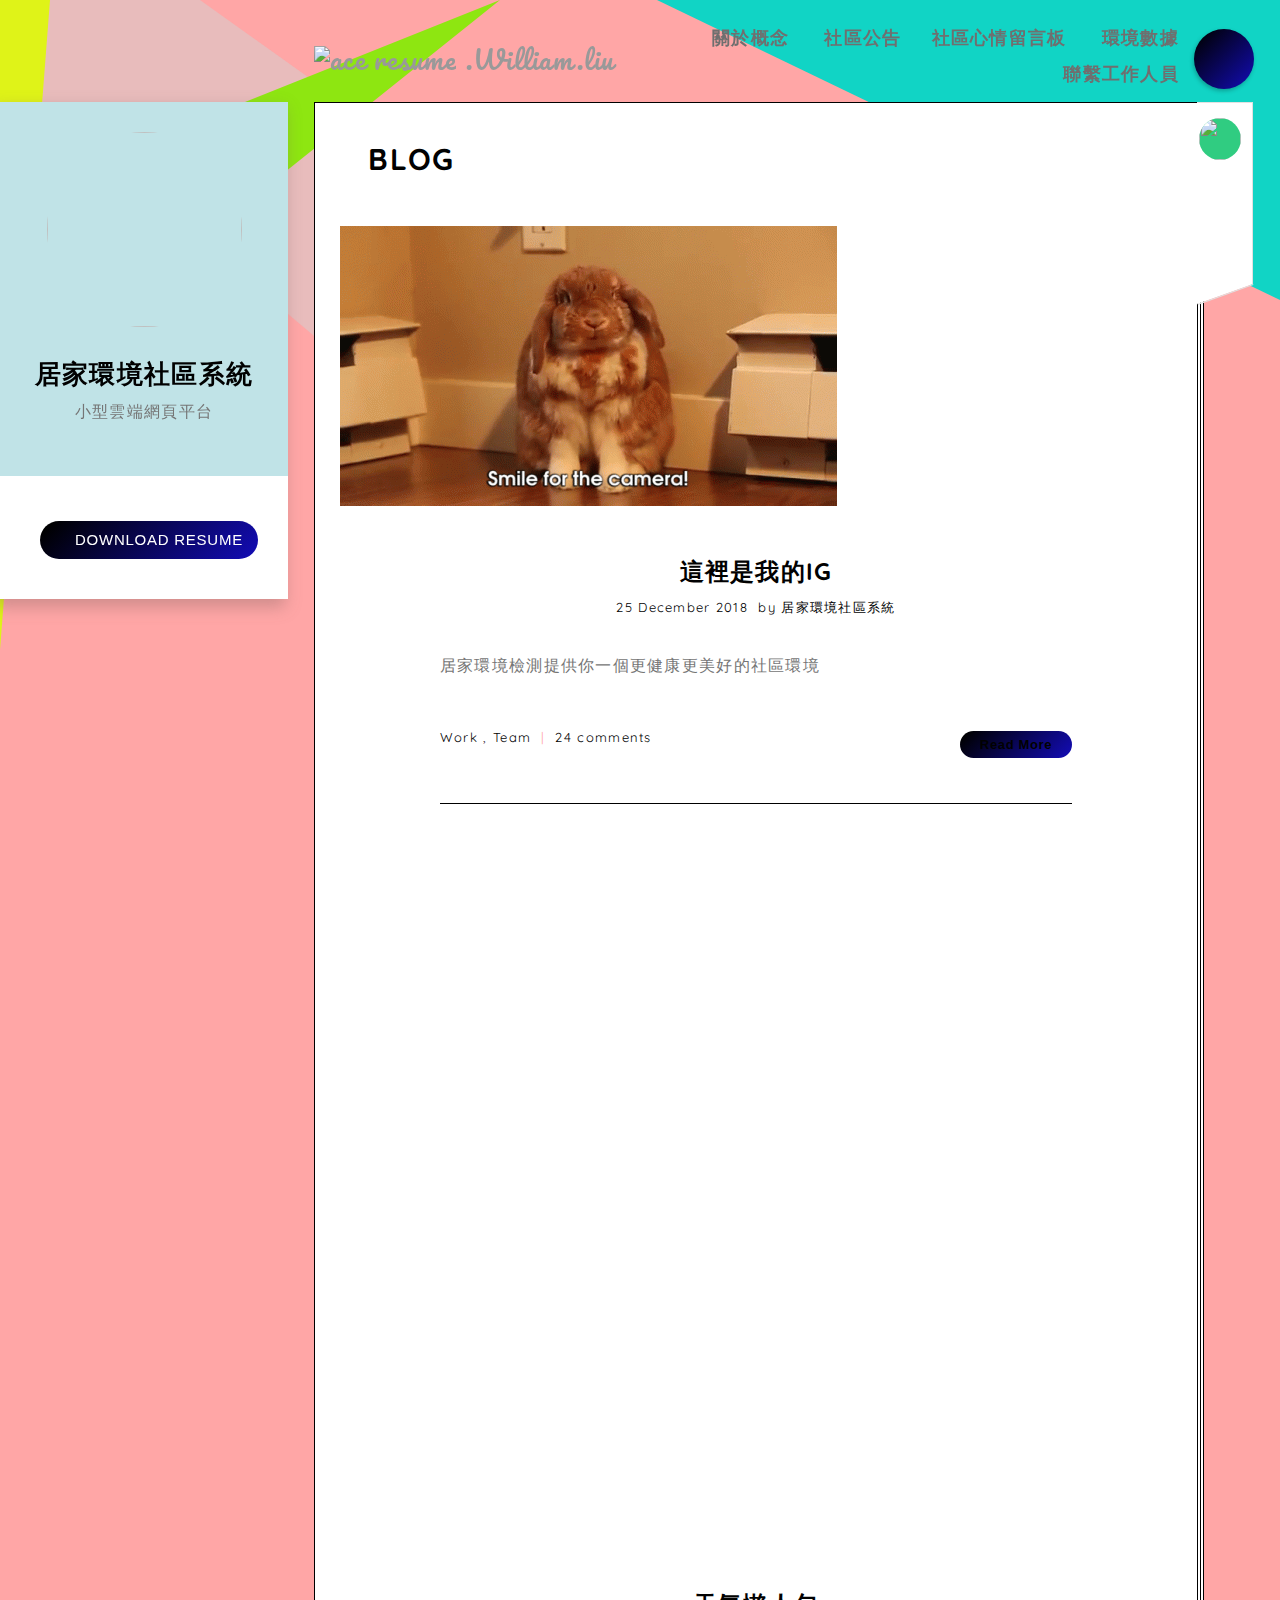
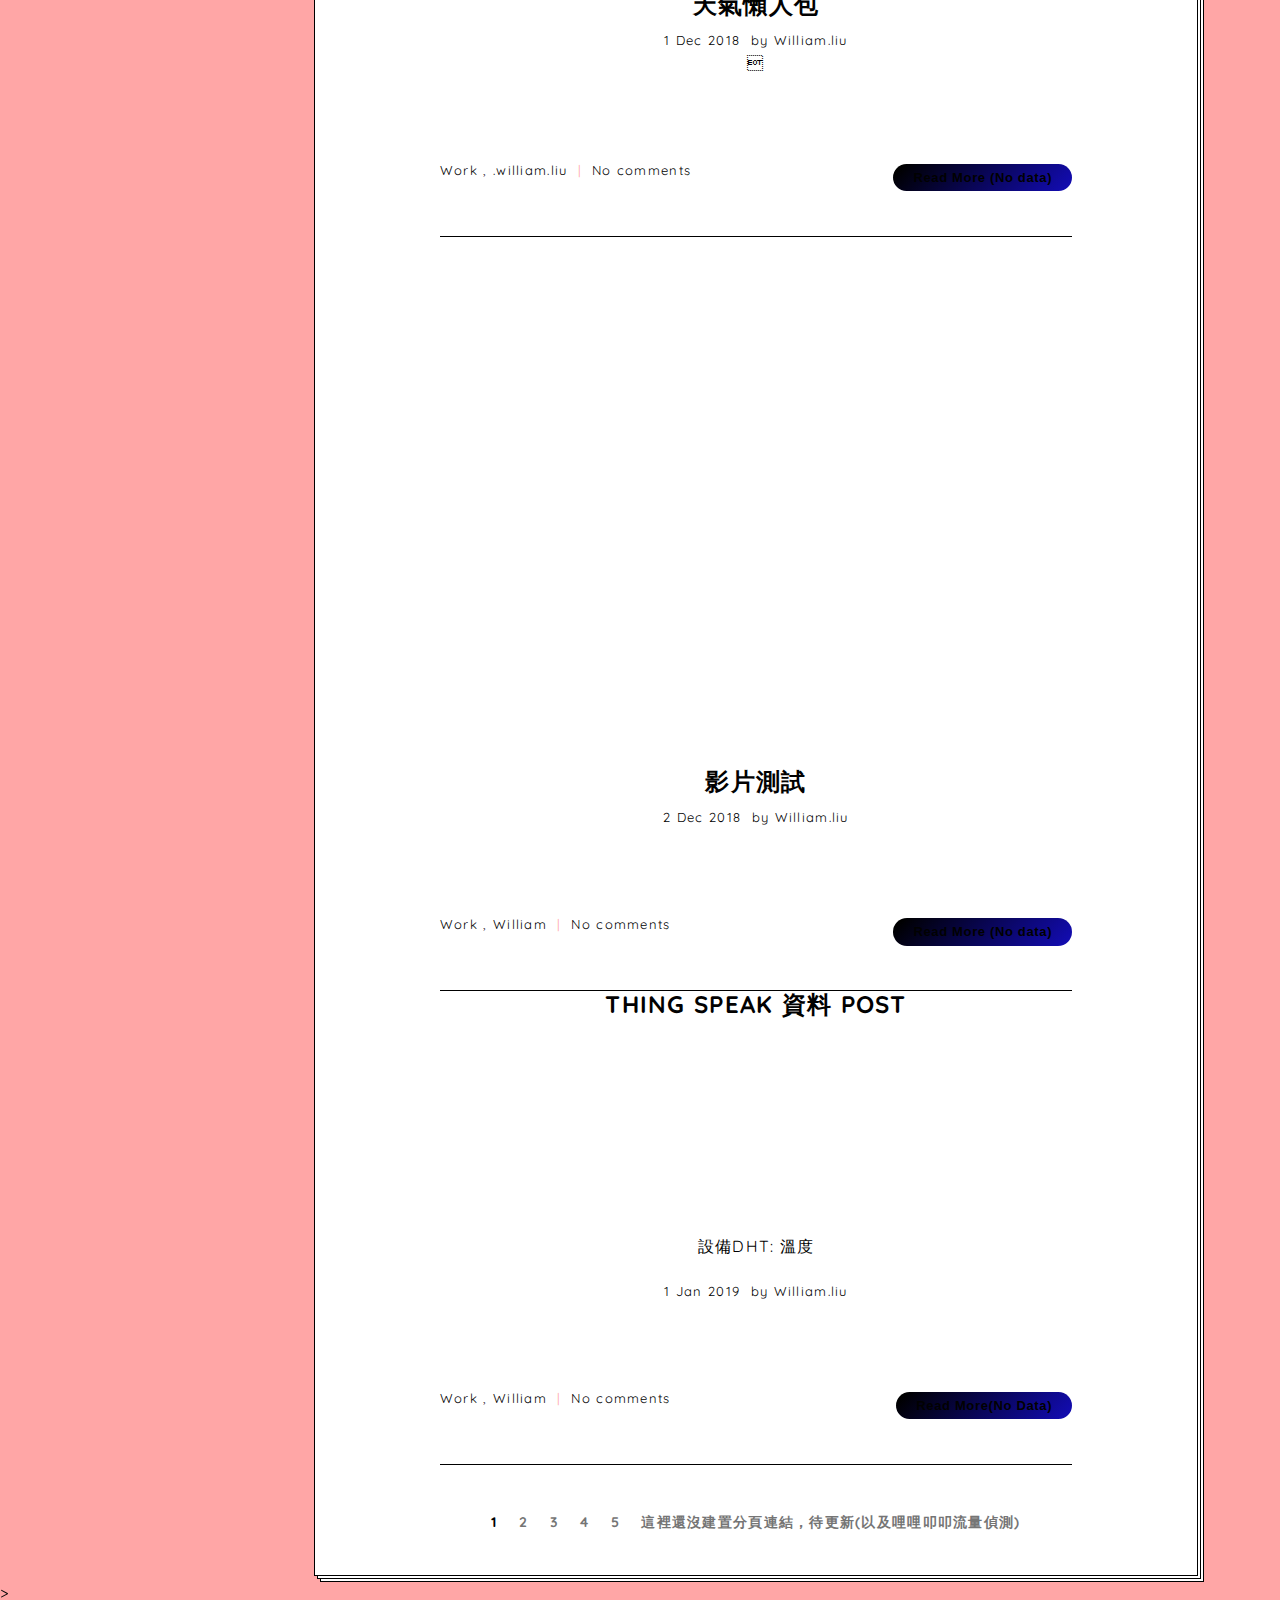
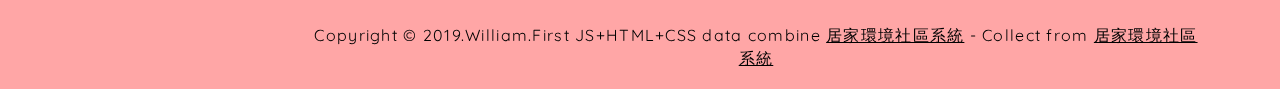
==== commit 4aac4536: "up" ====
--- a/category.html
+++ b/category.html
@@ -82,7 +82,7 @@
 										<li><a href="portfolio.html">社區公告</a>
 										 <!--	<li><a href="testimonials.html">references</a></li>-->
 										<li><a href="search.html">社區心情留言板</a></li>
-										<li><a href="category.html">資料測試</a></li>
+										<li><a href="category.html">環境數據</a></li>
 										<li><a href="contact.html">聯繫工作人員</a></li>
 									</ul>
                                  </nav>
